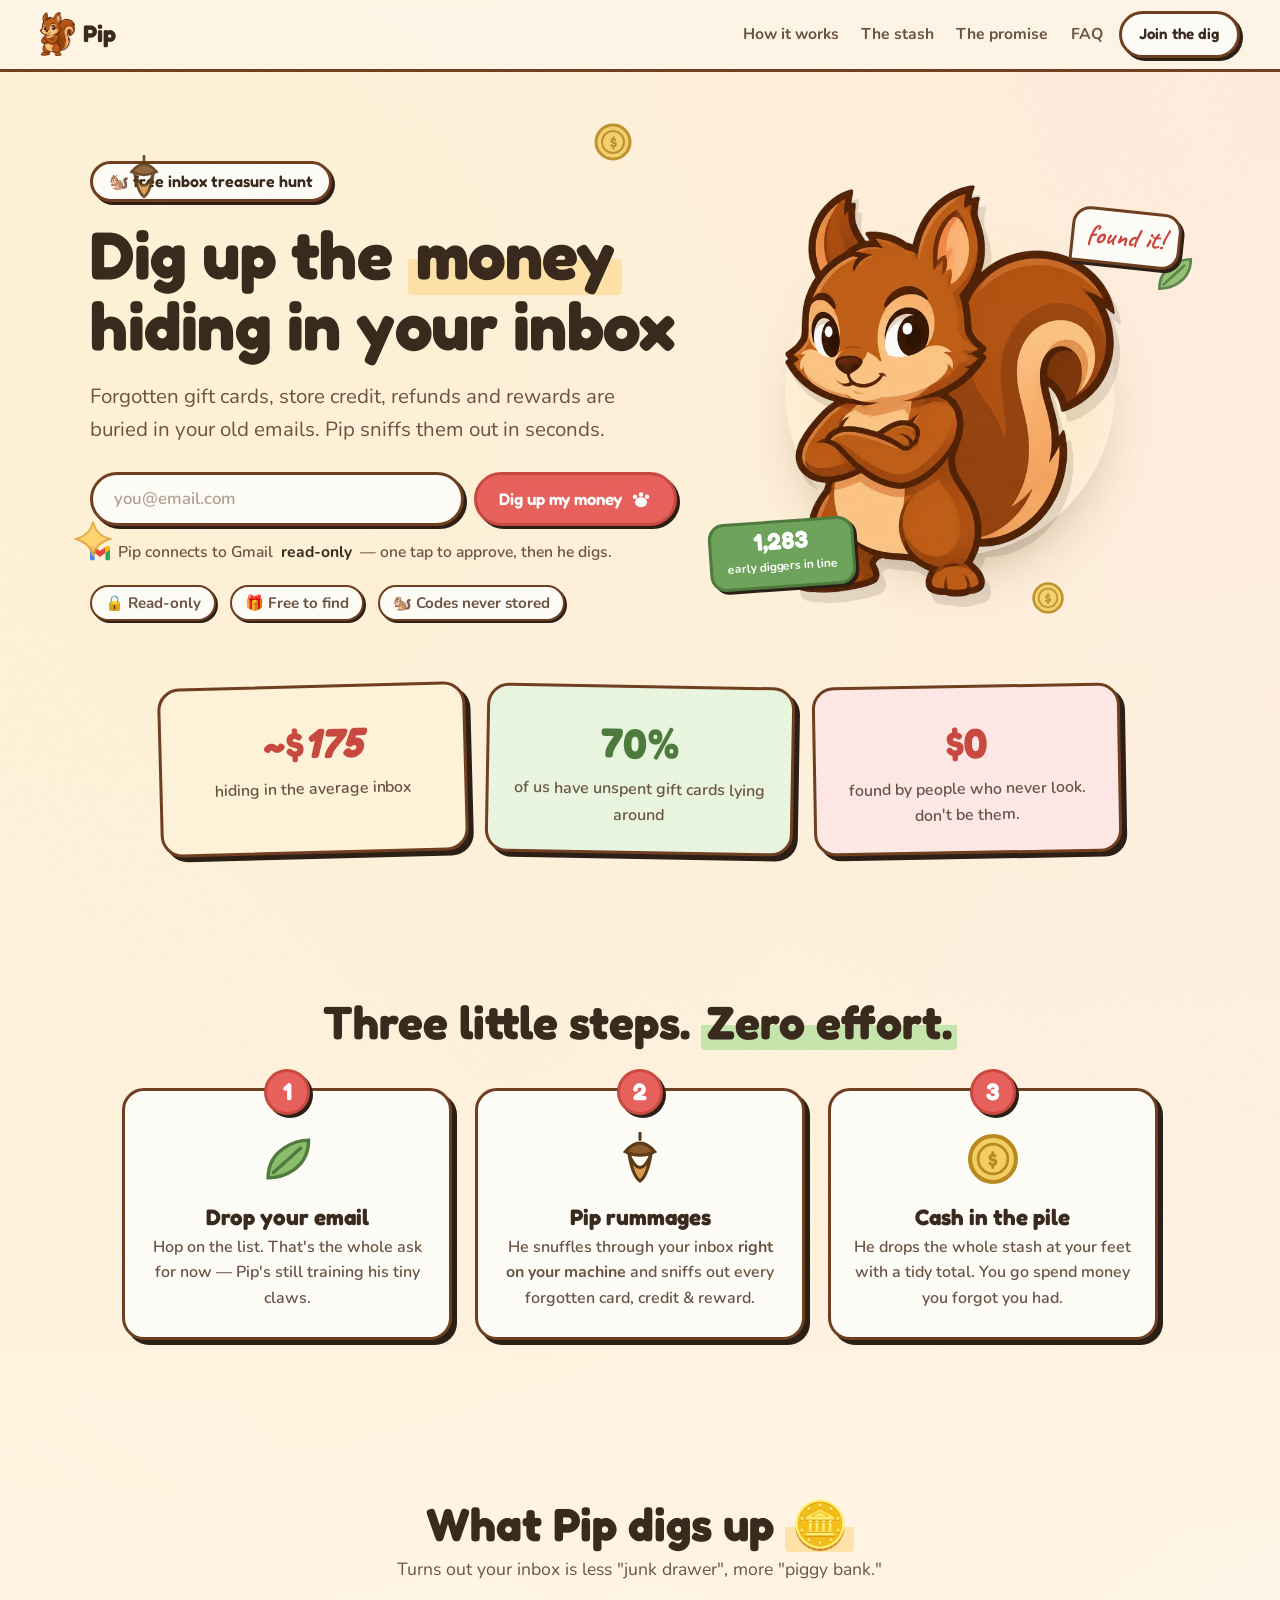
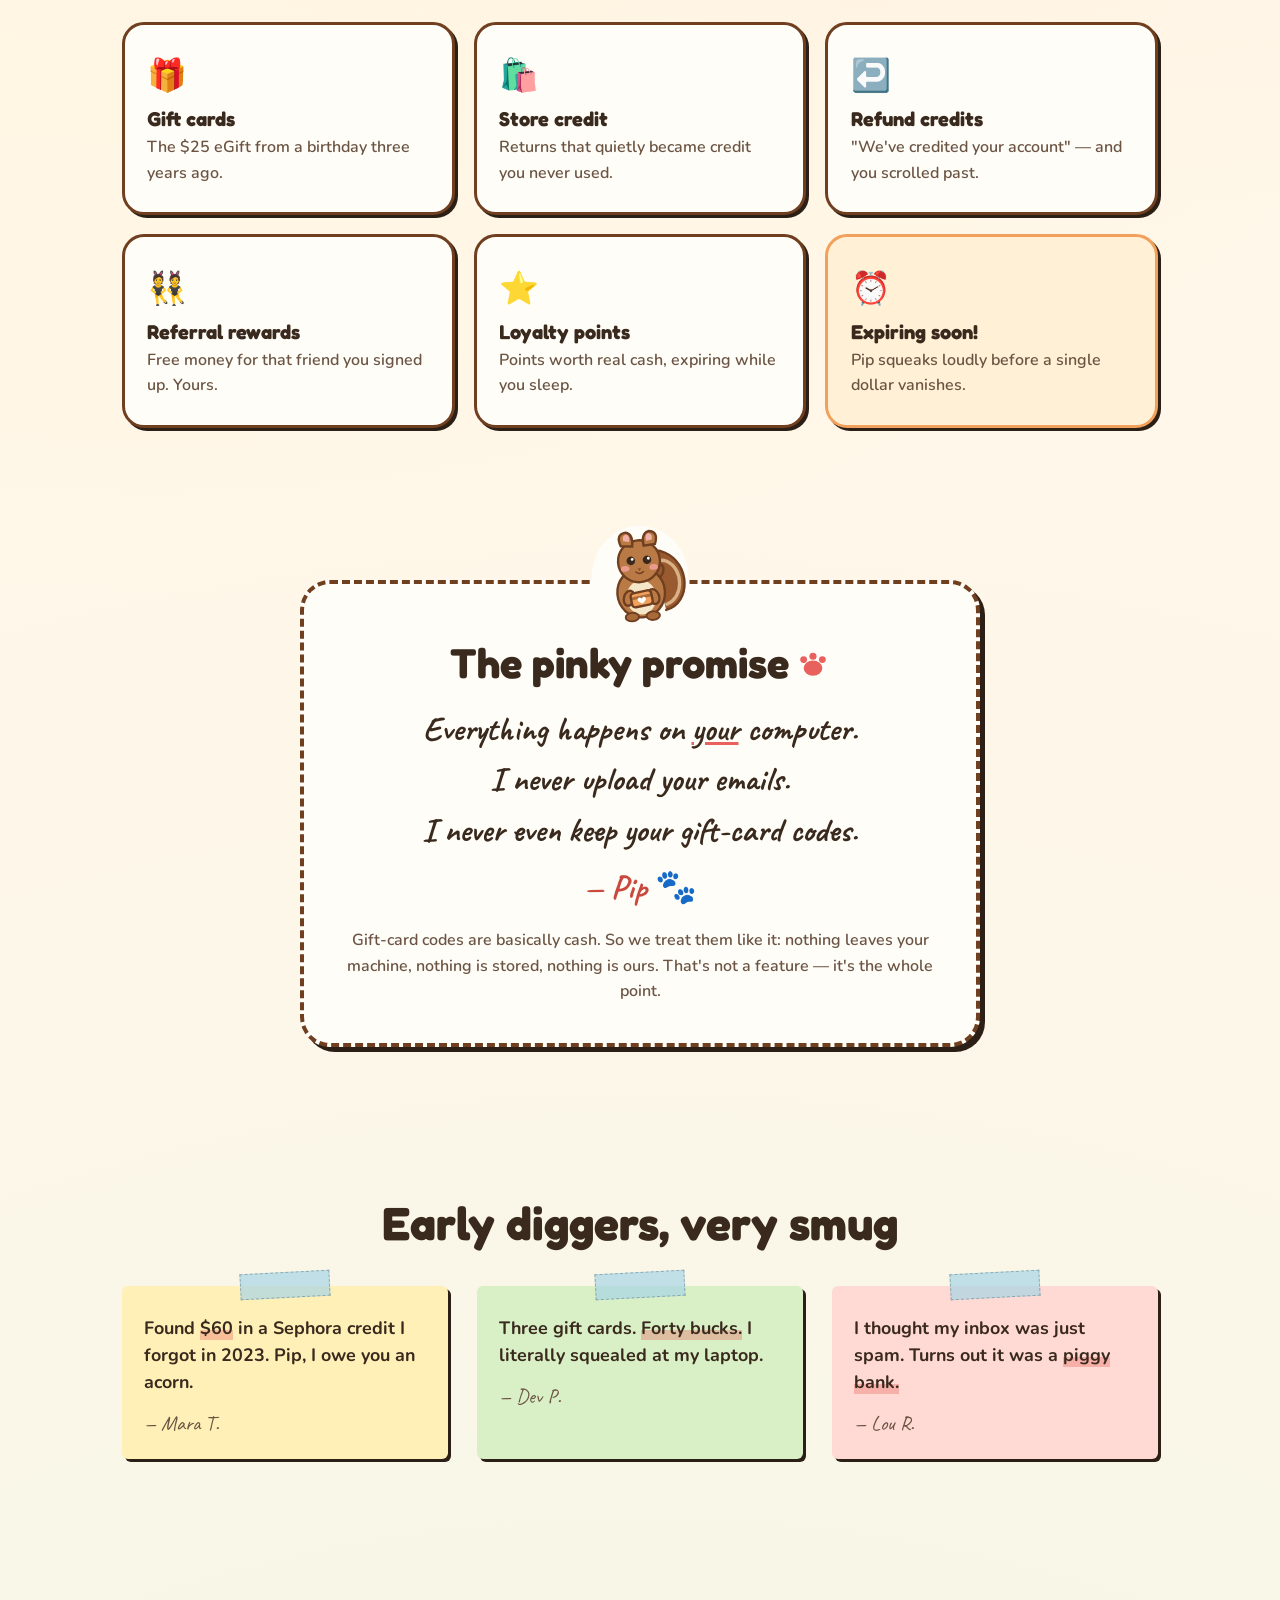
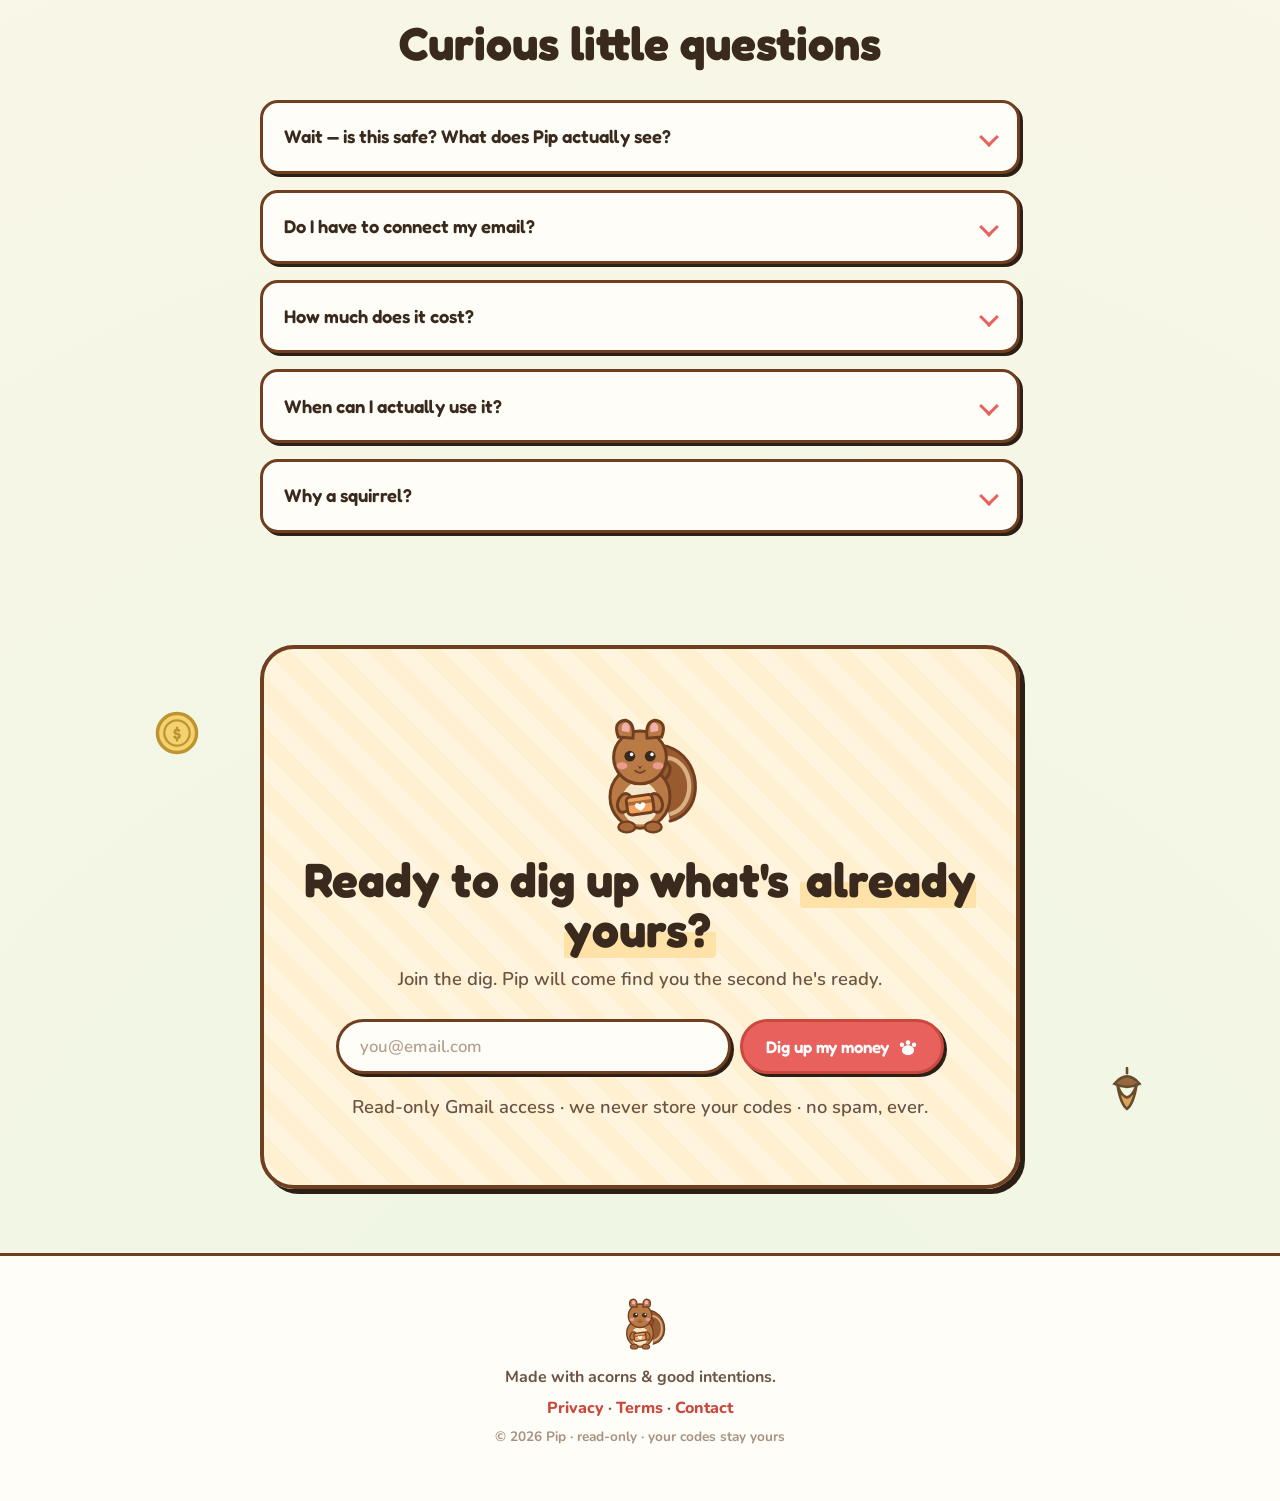
==== web/index.html @ 4f47515d "Pip — inbox gift-card finder: landing, Gmail OAuth scan, freemium paywall Co-Authored-By: Claude Opu" ====
<!DOCTYPE html>
<html lang="en">
<head>
<meta charset="UTF-8" />
<meta name="viewport" content="width=device-width, initial-scale=1.0" />
<title>Pip — dig up the money hiding in your inbox</title>
<meta name="description" content="Gift cards, store credit, refunds and rewards are napping in your inbox. Pip the squirrel digs them back up — right on your own computer." />
<link rel="preconnect" href="https://fonts.googleapis.com" />
<link rel="preconnect" href="https://fonts.gstatic.com" crossorigin />
<link href="https://fonts.googleapis.com/css2?family=Fredoka:wght@400;500;600;700&family=Nunito:wght@400;600;700;800&family=Caveat:wght@600;700&display=swap" rel="stylesheet" />
<link rel="stylesheet" href="styles.css" />
<link rel="icon" type="image/png" href="pip.png" />
<meta property="og:title" content="Pip — dig up the money hiding in your inbox" />
<meta property="og:image" content="pip.png" />
</head>
<body>

<!-- ========================= SVG library ========================= -->
<svg width="0" height="0" style="position:absolute" aria-hidden="true">
  <defs>
    <!-- paper grain -->
    <filter id="grain"><feTurbulence type="fractalNoise" baseFrequency="0.8" numOctaves="2" stitchTiles="stitch"/><feColorMatrix type="saturate" values="0"/></filter>

    <!-- Pip the squirrel -->
    <symbol id="pip" viewBox="0 0 200 210">
      <!-- tail -->
      <path d="M150 180 C205 168 206 86 156 60 C124 43 95 66 106 100 C113 122 146 120 150 96 C152 84 140 78 132 86"
            fill="#9a5a30" stroke="#6f3f20" stroke-width="5" stroke-linecap="round"/>
      <path d="M152 168 C190 156 192 96 158 78 C140 69 124 84 130 104"
            fill="none" stroke="#e8c79a" stroke-width="7" stroke-linecap="round" opacity=".8"/>
      <!-- body -->
      <ellipse cx="100" cy="140" rx="50" ry="52" fill="#b97a45" stroke="#6f3f20" stroke-width="5"/>
      <ellipse cx="100" cy="150" rx="31" ry="36" fill="#f6e6c8"/>
      <!-- feet -->
      <ellipse cx="78" cy="190" rx="14" ry="9" fill="#a96a3a" stroke="#6f3f20" stroke-width="4"/>
      <ellipse cx="122" cy="190" rx="14" ry="9" fill="#a96a3a" stroke="#6f3f20" stroke-width="4"/>
      <!-- head -->
      <circle cx="100" cy="74" r="44" fill="#b97a45" stroke="#6f3f20" stroke-width="5"/>
      <!-- ears -->
      <path d="M64 40 q-10 -26 12 -28 q16 4 12 30 z" fill="#b97a45" stroke="#6f3f20" stroke-width="5"/>
      <path d="M136 40 q10 -26 -12 -28 q-16 4 -12 30 z" fill="#b97a45" stroke="#6f3f20" stroke-width="5"/>
      <path d="M70 30 q-3 -12 7 -14 q8 3 5 16 z" fill="#f2b0aa"/>
      <path d="M130 30 q3 -12 -7 -14 q-8 3 -5 16 z" fill="#f2b0aa"/>
      <!-- cheeks -->
      <ellipse cx="70" cy="88" rx="9" ry="6" fill="#f2a39c" opacity=".85"/>
      <ellipse cx="130" cy="88" rx="9" ry="6" fill="#f2a39c" opacity=".85"/>
      <!-- eyes -->
      <circle cx="83" cy="72" r="9" fill="#3a2a1e"/>
      <circle cx="117" cy="72" r="9" fill="#3a2a1e"/>
      <circle cx="86" cy="69" r="3" fill="#fff"/>
      <circle cx="120" cy="69" r="3" fill="#fff"/>
      <!-- nose + smile -->
      <path d="M94 86 q6 7 12 0 q-6 6 -6 9 q0 -3 -6 -9z" fill="#6f3f20"/>
      <path d="M92 96 q8 7 16 0" fill="none" stroke="#6f3f20" stroke-width="3" stroke-linecap="round"/>
      <!-- arms -->
      <ellipse cx="74" cy="150" rx="11" ry="16" fill="#b97a45" stroke="#6f3f20" stroke-width="5" transform="rotate(18 74 150)"/>
      <ellipse cx="126" cy="150" rx="11" ry="16" fill="#b97a45" stroke="#6f3f20" stroke-width="5" transform="rotate(-18 126 150)"/>
      <!-- gift card in paws -->
      <g transform="rotate(-8 100 152)">
        <rect x="78" y="138" width="44" height="30" rx="7" fill="#f2a15c" stroke="#6f3f20" stroke-width="5"/>
        <rect x="78" y="146" width="44" height="6" fill="#6f3f20" opacity=".55"/>
        <path d="M100 153 q5 -7 9 0 q0 5 -9 10 q-9 -5 -9 -10 q4 -7 9 0z" fill="#fff"/>
      </g>
    </symbol>

    <!-- doodles -->
    <symbol id="acorn" viewBox="0 0 40 44">
      <path d="M8 16 q12 -14 24 0 q-12 6 -24 0z" fill="#8c5a2b" stroke="#5a3a18" stroke-width="2.5"/>
      <path d="M20 6 v-5" stroke="#5a3a18" stroke-width="2.5" stroke-linecap="round"/>
      <path d="M11 18 q9 22 18 0 q-3 18 -9 22 q-6 -4 -9 -22z" fill="#d79a4f" stroke="#5a3a18" stroke-width="2.5"/>
    </symbol>
    <symbol id="coin" viewBox="0 0 40 40">
      <circle cx="20" cy="20" r="17" fill="#f4cf63" stroke="#b98a1e" stroke-width="3"/>
      <circle cx="20" cy="20" r="11" fill="none" stroke="#b98a1e" stroke-width="2"/>
      <text x="20" y="26" text-anchor="middle" font-family="Fredoka, sans-serif" font-weight="700" font-size="16" fill="#b98a1e">$</text>
    </symbol>
    <symbol id="sparkle" viewBox="0 0 40 40">
      <path d="M20 2 q3 14 18 18 q-15 4 -18 18 q-3 -14 -18 -18 q15 -4 18 -18z" fill="#ffd166" stroke="#e0a93b" stroke-width="2"/>
    </symbol>
    <symbol id="leaf" viewBox="0 0 40 40">
      <path d="M6 34 C6 12 28 6 36 6 C36 28 16 34 6 34z" fill="#8bbf6a" stroke="#4e7b3e" stroke-width="2.5"/>
      <path d="M10 30 L30 12" stroke="#4e7b3e" stroke-width="2.5" stroke-linecap="round"/>
    </symbol>
    <symbol id="paw" viewBox="0 0 40 40">
      <ellipse cx="20" cy="26" rx="11" ry="9" fill="currentColor"/>
      <circle cx="9" cy="16" r="4" fill="currentColor"/><circle cx="20" cy="12" r="4.2" fill="currentColor"/>
      <circle cx="31" cy="16" r="4" fill="currentColor"/>
    </symbol>
    <symbol id="gmail" viewBox="0 0 256 193">
      <path fill="#4285F4" d="M58.182 192.05V94.14L27.507 66.077.5 49.504v125.091c0 9.658 7.822 17.455 17.455 17.455z"/>
      <path fill="#34A853" d="M197.818 192.05h40.727c9.659 0 17.455-7.823 17.455-17.455V49.504l-30.683 17.473-27.499 27.163z"/>
      <path fill="#EA4335" d="M58.182 94.14 128 146.704l69.818-52.564V18.504L128 71.069 58.182 18.504z"/>
      <path fill="#FBBC04" d="M197.818 18.504V94.14L256 49.504V27.231c0-20.622-23.54-32.382-40-20z"/>
      <path fill="#C5221F" d="M0 49.504 58.182 94.14V18.504l-18.18-13.654C23.512-7.51 0 4.25 0 24.873z"/>
    </symbol>
  </defs>
</svg>

<div class="grain" aria-hidden="true"></div>

<!-- ========================= NAV ========================= -->
<header class="nav">
  <a class="brand" href="#top">
    <img class="brand-pip" src="pip.png" alt="" />
    <span>Pip</span>
  </a>
  <nav class="nav-links">
    <a href="#how">How it works</a>
    <a href="#stash">The stash</a>
    <a href="#promise">The promise</a>
    <a href="#faq">FAQ</a>
  </nav>
  <a href="#join" class="btn btn-sm">Join the dig</a>
</header>

<main id="top">

<!-- ========================= HERO ========================= -->
<section class="hero">
  <svg class="float f1" viewBox="0 0 40 44"><use href="#acorn"/></svg>
  <svg class="float f2" viewBox="0 0 40 40"><use href="#coin"/></svg>
  <svg class="float f3" viewBox="0 0 40 40"><use href="#sparkle"/></svg>
  <svg class="float f4" viewBox="0 0 40 40"><use href="#leaf"/></svg>
  <svg class="float f5" viewBox="0 0 40 40"><use href="#coin"/></svg>

  <div class="hero-copy">
    <span class="kicker reveal">🐿️ free inbox treasure hunt</span>
    <h1 class="reveal d1">Dig up the <span class="hl">money</span> hiding in your inbox</h1>
    <p class="lead reveal d2">Forgotten gift cards, store credit, refunds and rewards are buried in your old emails. Pip sniffs them out in seconds.</p>

    <form class="join-form reveal d3" id="hero-form" novalidate>
      <input type="email" name="email" placeholder="you@email.com" aria-label="Email address" autocomplete="email" />
      <button type="submit" class="btn btn-primary">Dig up my money<svg class="btn-paw" viewBox="0 0 40 40"><use href="#paw"/></svg></button>
    </form>

    <p class="connect-note reveal d3">
      <svg class="g-ico" viewBox="0 0 256 193" aria-hidden="true"><use href="#gmail"/></svg>
      Pip connects to Gmail <b>read-only</b> — one tap to approve, then he digs.
    </p>

    <ul class="trust-row reveal d4">
      <li>🔒 Read-only</li>
      <li>🎁 Free to find</li>
      <li>🐿️ Codes never stored</li>
    </ul>
  </div>

  <div class="hero-art reveal d2">
    <div class="spotlight"></div>
    <img class="pip-big" src="pip.png" alt="Pip the squirrel" />
    <div class="speech">found it!</div>
    <div class="ticker-badge">
      <strong id="digger-count">—</strong>
      <span>early diggers in line</span>
    </div>
  </div>
</section>

<!-- ========================= SCANNING OVERLAY ========================= -->
<div class="scanning" id="scanning" hidden>
  <div class="scan-inner">
    <svg class="dig-pip" viewBox="0 0 200 210"><use href="#pip"/></svg>
    <div class="dirt"><span></span><span></span><span></span><span></span><span></span></div>
    <p class="scan-msg" id="scan-msg">Pip is rummaging…</p>
  </div>
</div>

<!-- ========================= RESULTS ========================= -->
<section id="results" class="results" hidden>
  <div class="results-head reveal in">
    <svg class="res-pip" viewBox="0 0 200 210"><use href="#pip"/></svg>
    <p class="res-kicker">Pip came back with something! <span class="sample-tag">sample inbox demo</span></p>
    <h2>He dug up <span id="res-count">7</span> stashes worth</h2>
    <div class="res-total">$<span id="res-total">245.57</span></div>
    <p class="res-sub" id="res-sub">Here's <b>one on the house</b> 🎁 — the other <span id="res-locked-n">6</span> are buried until you unlock them.</p>
  </div>

  <div class="result-grid" id="result-grid"><!-- cards injected --></div>

  <!-- paywall -->
  <div class="paywall" id="paywall">
    <div class="paywall-card">
      <h3>Unlock your whole stash <svg class="pw-coin" viewBox="0 0 40 40"><use href="#coin"/></svg></h3>
      <p class="pw-lead">You've got <strong>$<span id="pw-locked-total">230.57</span></strong> buried across <span id="pw-locked-count">6</span> more stashes. Dig 'em all up:</p>
      <div class="tiers" id="tiers"><!-- tiers injected --></div>
      <button class="btn btn-primary btn-unlock" id="unlock-btn">Unlock everything<svg class="btn-paw" viewBox="0 0 40 40"><use href="#paw"/></svg></button>
      <p class="pw-fine">🔒 Codes stay on your machine. Cancel anytime. No found money, no charge.</p>
    </div>
  </div>

  <!-- unlocked banner -->
  <div class="unlocked-banner" id="unlocked-banner" hidden>
    <svg class="ub-pip" viewBox="0 0 200 210"><use href="#pip"/></svg>
    <div>
      <strong>Stash unlocked! 🎉</strong>
      <span id="ub-note">Every brand + how to claim it is revealed below.</span>
    </div>
  </div>
</section>

<!-- ========================= PROOF STRIP ========================= -->
<section class="proof">
  <div class="proof-card pc1">
    <span class="big">~$<em id="avg-stash">175</em></span>
    <span class="small">hiding in the average inbox</span>
  </div>
  <div class="proof-card pc2">
    <span class="big">70%</span>
    <span class="small">of us have unspent gift cards lying around</span>
  </div>
  <div class="proof-card pc3">
    <span class="big">$0</span>
    <span class="small">found by people who never look. don't be them.</span>
  </div>
</section>

<!-- ========================= HOW ========================= -->
<section id="how" class="how">
  <h2 class="section-title reveal">Three little steps. <span class="hl green">Zero effort.</span></h2>
  <div class="steps">
    <article class="step reveal">
      <div class="step-num">1</div>
      <svg class="step-ico" viewBox="0 0 40 40"><use href="#leaf"/></svg>
      <h3>Drop your email</h3>
      <p>Hop on the list. That's the whole ask for now — Pip's still training his tiny claws.</p>
    </article>
    <article class="step reveal d1">
      <div class="step-num">2</div>
      <svg class="step-ico" viewBox="0 0 40 44"><use href="#acorn"/></svg>
      <h3>Pip rummages</h3>
      <p>He snuffles through your inbox <b>right on your machine</b> and sniffs out every forgotten card, credit & reward.</p>
    </article>
    <article class="step reveal d2">
      <div class="step-num">3</div>
      <svg class="step-ico" viewBox="0 0 40 40"><use href="#coin"/></svg>
      <h3>Cash in the pile</h3>
      <p>He drops the whole stash at your feet with a tidy total. You go spend money you forgot you had.</p>
    </article>
  </div>
</section>

<!-- ========================= STASH ========================= -->
<section id="stash" class="stash">
  <h2 class="section-title reveal">What Pip digs up <span class="hl">🪙</span></h2>
  <p class="section-sub reveal">Turns out your inbox is less "junk drawer", more "piggy bank."</p>
  <div class="tiles">
    <div class="tile reveal">🎁<h4>Gift cards</h4><p>The $25 eGift from a birthday three years ago.</p></div>
    <div class="tile reveal d1">🛍️<h4>Store credit</h4><p>Returns that quietly became credit you never used.</p></div>
    <div class="tile reveal d2">↩️<h4>Refund credits</h4><p>"We've credited your account" — and you scrolled past.</p></div>
    <div class="tile reveal">👯<h4>Referral rewards</h4><p>Free money for that friend you signed up. Yours.</p></div>
    <div class="tile reveal d1">⭐<h4>Loyalty points</h4><p>Points worth real cash, expiring while you sleep.</p></div>
    <div class="tile reveal d2 alarm">⏰<h4>Expiring soon!</h4><p>Pip squeaks loudly before a single dollar vanishes.</p></div>
  </div>
</section>

<!-- ========================= PROMISE ========================= -->
<section id="promise" class="promise">
  <div class="promise-card reveal">
    <svg class="promise-pip" viewBox="0 0 200 210"><use href="#pip"/></svg>
    <h2>The pinky promise <svg class="paw-ink" viewBox="0 0 40 40"><use href="#paw"/></svg></h2>
    <p class="handwriting">
      Everything happens on <u>your</u> computer.<br>
      I never upload your emails.<br>
      I never even keep your gift-card codes.<br>
      <span class="sign">— Pip 🐾</span>
    </p>
    <p class="promise-note">Gift-card codes are basically cash. So we treat them like it: nothing leaves your machine, nothing is stored, nothing is ours. That's not a feature — it's the whole point.</p>
  </div>
</section>

<!-- ========================= TESTIMONIALS ========================= -->
<section class="loved">
  <h2 class="section-title reveal">Early diggers, very smug</h2>
  <div class="notes">
    <figure class="note n1 reveal"><span class="tape"></span>
      <blockquote>Found <b>$60</b> in a Sephora credit I forgot in 2023. Pip, I owe you an acorn.</blockquote>
      <figcaption>— Mara T.</figcaption>
    </figure>
    <figure class="note n2 reveal d1"><span class="tape"></span>
      <blockquote>Three gift cards. <b>Forty bucks.</b> I literally squealed at my laptop.</blockquote>
      <figcaption>— Dev P.</figcaption>
    </figure>
    <figure class="note n3 reveal d2"><span class="tape"></span>
      <blockquote>I thought my inbox was just spam. Turns out it was a <b>piggy bank.</b></blockquote>
      <figcaption>— Lou R.</figcaption>
    </figure>
  </div>
</section>

<!-- ========================= FAQ ========================= -->
<section id="faq" class="faq">
  <h2 class="section-title reveal">Curious little questions</h2>
  <div class="faq-list reveal">
    <details><summary>Wait — is this safe? What does Pip actually see?<span class="chev"></span></summary>
      <p>Pip does all his sniffing on your own computer. Your emails are never uploaded to us, and your gift-card codes are never stored anywhere — we only ever count them up. The scary part of the internet doesn't get to touch your money.</p></details>
    <details><summary>Do I have to connect my email?<span class="chev"></span></summary>
      <p>Your choice. You can point Pip at a private export of your mail (fully offline), or give him a read-only peek — he can look, but never send, delete, or change a thing.</p></details>
    <details><summary>How much does it cost?<span class="chev"></span></summary>
      <p>Finding your stash is free. If we ever charge, it's a tiny nibble only <em>after</em> Pip has actually dug up money for you. No found money, no fee. Fair's fair.</p></details>
    <details><summary>When can I actually use it?<span class="chev"></span></summary>
      <p>Soon! Pip's still in training. Join the list and early diggers get first dibs the moment his claws are sharp enough.</p></details>
    <details><summary>Why a squirrel?<span class="chev"></span></summary>
      <p>Because squirrels bury their treasure and forget exactly where. Sound like anyone you know? Pip's just better at remembering than the rest of us.</p></details>
  </div>
</section>

<!-- ========================= FINAL CTA ========================= -->
<section id="join" class="cta">
  <svg class="float f6" viewBox="0 0 40 40"><use href="#coin"/></svg>
  <svg class="float f7" viewBox="0 0 40 44"><use href="#acorn"/></svg>
  <div class="cta-inner reveal">
    <svg class="cta-pip" viewBox="0 0 200 210"><use href="#pip"/></svg>
    <h2>Ready to dig up what's <span class="hl">already yours?</span></h2>
    <p>Join the dig. Pip will come find you the second he's ready.</p>
    <form class="join-form big" id="cta-form" novalidate>
      <input type="email" name="email" placeholder="you@email.com" aria-label="Email address" autocomplete="email" />
      <button type="submit" class="btn btn-primary">Dig up my money<svg class="btn-paw" viewBox="0 0 40 40"><use href="#paw"/></svg></button>
    </form>
    <p class="microtrust center">Read-only Gmail access · we never store your codes · no spam, ever.</p>
  </div>
</section>

</main>

<footer class="footer">
  <svg class="foot-pip" viewBox="0 0 200 210"><use href="#pip"/></svg>
  <p>Made with acorns &amp; good intentions.</p>
  <p class="foot-links"><a href="/privacy">Privacy</a> · <a href="/terms">Terms</a> · <a href="mailto:kris.engelhardt4@gmail.com">Contact</a></p>
  <p class="fine">© 2026 Pip · read-only · your codes stay yours</p>
</footer>

<script src="app.js"></script>
</body>
</html>
---- web/styles.css ----
/* ============================================================
   Pip — cozy hand-drawn sticker-book
   ============================================================ */
:root{
  --cream:#fff7e9;
  --paper:#fffdf8;
  --ink:#3a2a1e;
  --ink-soft:#6b5443;
  --acorn:#b97a45;
  --acorn-dark:#7a4a28;
  --leaf:#6fa45c;
  --leaf-dark:#4e7b3e;
  --pumpkin:#f2a15c;
  --berry:#e8615d;
  --berry-dark:#c9493f;
  --sky:#a9d6e5;
  --pink:#f6c1bb;
  --butter:#ffe2a8;

  --line:#6f3f20;
  --shadow:#2c1f15;
  --pop: 5px 5px 0 var(--shadow);
  --pop-sm: 3px 3px 0 var(--shadow);

  --font-disp:"Fredoka", sans-serif;
  --font-body:"Nunito", sans-serif;
  --font-hand:"Caveat", cursive;

  --r:22px;
}

*{box-sizing:border-box;}
/* the hidden attribute must always win over component display rules */
[hidden]{display:none !important;}
html{scroll-behavior:smooth;}
body{
  margin:0;
  font-family:var(--font-body);
  color:var(--ink);
  background:
    radial-gradient(circle at 12% 8%, #fff2d6 0, transparent 42%),
    radial-gradient(circle at 88% 0%, #ffe8e2 0, transparent 38%),
    radial-gradient(circle at 50% 100%, #eef6e4 0, transparent 55%),
    var(--cream);
  overflow-x:hidden;
  line-height:1.6;
}

/* paper grain overlay */
.grain{
  position:fixed; inset:0; z-index:9999; pointer-events:none;
  opacity:.05; mix-blend-mode:multiply;
}
.grain::before{
  content:""; position:absolute; inset:-50%;
  background-image:url("data:image/svg+xml,%3Csvg xmlns='http://www.w3.org/2000/svg' width='120' height='120'%3E%3Cfilter id='n'%3E%3CfeTurbulence type='fractalNoise' baseFrequency='0.85' numOctaves='2'/%3E%3CfeColorMatrix type='saturate' values='0'/%3E%3C/filter%3E%3Crect width='100%25' height='100%25' filter='url(%23n)'/%3E%3C/svg%3E");
}

::selection{background:var(--butter);color:var(--ink);}

h1,h2,h3,h4{font-family:var(--font-disp);font-weight:700;line-height:1.05;margin:0;}
.hl{
  background:linear-gradient(transparent 55%, var(--butter) 55%);
  padding:0 .12em; border-radius:4px;
}
.hl.green{background:linear-gradient(transparent 55%, #c7e6ad 55%);}

/* ---------- buttons ---------- */
.btn{
  font-family:var(--font-disp); font-weight:600; font-size:1.05rem;
  display:inline-flex; align-items:center; gap:.5rem;
  background:var(--paper); color:var(--ink);
  border:3px solid var(--line); border-radius:999px;
  padding:.7rem 1.4rem; cursor:pointer; text-decoration:none;
  box-shadow:var(--pop-sm); transition:transform .12s, box-shadow .12s, background .12s;
}
.btn:hover{transform:translate(-2px,-2px); box-shadow:5px 5px 0 var(--shadow);}
.btn:active{transform:translate(2px,2px); box-shadow:1px 1px 0 var(--shadow);}
.btn-sm{padding:.5rem 1.1rem; font-size:.95rem;}
.btn-primary{background:var(--berry); color:#fff; border-color:var(--berry-dark);}
.btn-primary:hover{background:#ef6f6a;}
.btn-paw{width:22px;height:22px;color:#fff;}
.btn-paw use{fill:currentColor;}

/* ---------- nav ---------- */
.nav{
  position:sticky; top:0; z-index:50;
  display:flex; align-items:center; gap:1rem;
  padding:.7rem clamp(1rem,4vw,2.5rem);
  background:rgba(255,247,233,.82); backdrop-filter:blur(6px);
  border-bottom:3px solid var(--line);
}
.brand{display:flex; align-items:center; gap:.5rem; text-decoration:none; color:var(--ink);
  font-family:var(--font-disp); font-weight:700; font-size:1.5rem;}
.brand-pip{width:auto; height:44px; display:block;}
.nav-links{margin-left:auto; display:flex; gap:1.4rem;}
.nav-links a{color:var(--ink-soft); text-decoration:none; font-weight:700; font-size:.98rem;}
.nav-links a:hover{color:var(--berry);}
.nav .btn{flex-shrink:0;}

/* ---------- hero ---------- */
.hero{
  position:relative; max-width:1180px; margin:0 auto;
  display:grid; grid-template-columns:1.1fr .9fr; gap:2rem; align-items:center;
  padding:clamp(2.5rem,7vw,6rem) clamp(1.2rem,4vw,2.5rem) 3rem;
}
.kicker{
  display:inline-block; font-family:var(--font-disp); font-weight:600;
  background:var(--paper); border:3px solid var(--line); border-radius:999px;
  padding:.3rem 1rem; box-shadow:var(--pop-sm); transform:rotate(-2deg); margin-bottom:1.1rem;
}
.hero h1{font-size:clamp(2.4rem,6vw,4.2rem); letter-spacing:-.5px;}
.lead{font-size:clamp(1.05rem,1.6vw,1.3rem); color:var(--ink-soft); max-width:30em; margin:1.2rem 0 1.6rem;}

.join-form{display:flex; gap:.6rem; flex-wrap:wrap; max-width:42rem;}
.join-form input{
  flex:1 1 20rem; min-width:15rem;
  font-family:var(--font-body); font-size:1.05rem; font-weight:600;
  padding:.8rem 1.3rem; color:var(--ink);
  background:var(--paper); border:3px solid var(--line); border-radius:999px;
  box-shadow:var(--pop-sm); outline:none;
}
.join-form input::placeholder{color:#b3a08e;}
.join-form input:focus{border-color:var(--berry);}
.join-form .btn-primary{white-space:nowrap;}
.join-form.big{margin:1.6rem auto 0; justify-content:center; max-width:38rem;}

/* trust badges */
.trust-row{list-style:none; display:flex; flex-wrap:wrap; gap:.5rem .9rem; padding:0;
  margin:1.2rem 0 0; font-weight:700; color:var(--ink-soft); font-size:.95rem;}
.trust-row li{background:var(--paper); border:2px solid var(--line); border-radius:999px;
  padding:.25rem .8rem; box-shadow:2px 2px 0 var(--shadow);}

.microtrust{display:flex; align-items:center; gap:.5rem; margin-top:1.1rem;
  font-size:.95rem; color:var(--ink-soft);}
.microtrust b{color:var(--ink);}
.microtrust .mini{width:30px;height:32px;flex-shrink:0;}
.microtrust.center{justify-content:center; margin-top:1.1rem;}

/* gmail connect note */
.connect-note{display:flex; align-items:center; gap:.5rem; margin-top:.9rem;
  font-weight:600; color:var(--ink-soft); font-size:.98rem;}
.connect-note .g-ico{width:20px; height:16px; flex-shrink:0;}
.connect-note b{color:var(--ink);}

/* hero art */
.hero-art{position:relative; display:flex; justify-content:center; align-items:center; min-height:340px;}
.spotlight{position:absolute; width:330px; height:330px; border-radius:50%;
  background:radial-gradient(circle, #fff 0, #ffedcb 55%, transparent 72%);
  box-shadow:0 30px 60px -30px rgba(120,80,30,.5);}
.pip-big{width:min(330px,72vw); height:auto; position:relative; z-index:2;
  animation:bob 4s ease-in-out infinite; filter:drop-shadow(6px 10px 0 rgba(44,31,21,.12));}
.speech{position:absolute; top:6%; right:2%; z-index:3;
  font-family:var(--font-hand); font-size:1.7rem; font-weight:700; color:var(--berry-dark);
  background:var(--paper); border:3px solid var(--line); border-radius:18px 18px 18px 4px;
  padding:.2rem .8rem; box-shadow:var(--pop-sm); transform:rotate(6deg);
  animation:pop-in .5s .8s backwards;}
.ticker-badge{position:absolute; bottom:2%; left:0; z-index:3;
  background:var(--leaf); color:#fff; border:3px solid var(--leaf-dark); border-radius:16px;
  padding:.4rem .9rem; box-shadow:var(--pop-sm); transform:rotate(-4deg); text-align:center;}
.ticker-badge strong{display:block; font-family:var(--font-disp); font-size:1.5rem; line-height:1;}
.ticker-badge span{font-size:.75rem; font-weight:700;}

/* floating doodles */
.float{position:absolute; width:46px; height:46px; z-index:1; opacity:.9;}
.f1{top:14%; left:6%; animation:float 6s ease-in-out infinite;}
.f2{top:8%; left:46%; width:40px; animation:float 7s ease-in-out .4s infinite;}
.f3{bottom:18%; left:2%; width:38px; animation:float 5.5s ease-in-out .8s infinite;}
.f4{top:30%; right:3%; width:42px; animation:float 6.5s ease-in-out .2s infinite;}
.f5{bottom:8%; right:14%; width:34px; animation:float 6s ease-in-out 1s infinite;}
.f6{top:12%; left:10%;} .f7{bottom:14%; right:8%; width:48px;}
.cta .float{animation:float 6s ease-in-out infinite;}

/* ---------- proof strip ---------- */
.proof{
  display:flex; flex-wrap:wrap; justify-content:center; gap:1.2rem;
  max-width:1000px; margin:1rem auto 4rem; padding:0 1.2rem;
}
.proof-card{
  flex:1 1 240px; background:var(--paper); border:3px solid var(--line); border-radius:var(--r);
  padding:1.4rem 1.2rem; text-align:center; box-shadow:var(--pop);
}
.pc1{transform:rotate(-1.5deg); background:#fff3da;}
.pc2{transform:rotate(1deg); background:#eaf6e0;}
.pc3{transform:rotate(-1deg); background:#ffe9e6;}
.proof-card .big{display:block; font-family:var(--font-disp); font-weight:700; font-size:2.6rem; color:var(--berry-dark);}
.pc2 .big{color:var(--leaf-dark);}
.proof-card .small{color:var(--ink-soft); font-weight:600;}

/* ---------- section shells ---------- */
section{position:relative;}
.section-title{font-size:clamp(1.9rem,4vw,2.9rem); text-align:center; margin-bottom:.4rem;}
.section-sub{text-align:center; color:var(--ink-soft); font-size:1.1rem; margin:0 auto 2.4rem; max-width:34em;}
.how,.stash,.loved,.faq{max-width:1100px; margin:0 auto; padding:clamp(3rem,7vw,5rem) clamp(1.2rem,4vw,2rem);}

/* ---------- steps ---------- */
.steps{display:grid; grid-template-columns:repeat(3,1fr); gap:1.4rem; margin-top:2.6rem;}
.step{
  position:relative; background:var(--paper); border:3px solid var(--line); border-radius:var(--r);
  padding:2.2rem 1.4rem 1.6rem; box-shadow:var(--pop); text-align:center;
  transition:transform .15s;
}
.step:nth-child(1){transform:rotate(-1.5deg);}
.step:nth-child(2){transform:rotate(1deg);}
.step:nth-child(3){transform:rotate(-1deg);}
.step:hover{transform:rotate(0) translateY(-4px);}
.step-num{
  position:absolute; top:-22px; left:50%; transform:translateX(-50%);
  width:46px; height:46px; display:grid; place-items:center;
  font-family:var(--font-disp); font-weight:700; font-size:1.5rem; color:#fff;
  background:var(--berry); border:3px solid var(--berry-dark); border-radius:50%; box-shadow:var(--pop-sm);
}
.step-ico{width:54px; height:54px; margin:.4rem 0 .6rem;}
.step h3{font-size:1.4rem; margin-bottom:.4rem;}
.step p{color:var(--ink-soft); font-weight:600; margin:0;}

/* ---------- stash tiles ---------- */
.tiles{display:grid; grid-template-columns:repeat(3,1fr); gap:1.2rem;}
.tile{
  background:var(--paper); border:3px solid var(--line); border-radius:var(--r);
  padding:1.6rem 1.4rem; box-shadow:var(--pop-sm); font-size:2rem;
  transition:transform .15s, box-shadow .15s;
}
.tile:hover{transform:translateY(-5px) rotate(-1deg); box-shadow:var(--pop);}
.tile h4{font-size:1.25rem; margin:.5rem 0 .3rem;}
.tile p{font-size:1rem; font-weight:600; color:var(--ink-soft); margin:0;}
.tile.alarm{background:#fff0d6; border-color:var(--pumpkin);}

/* ---------- promise ---------- */
.promise{padding:clamp(2.5rem,6vw,4.5rem) 1.2rem;}
.promise-card{
  position:relative; max-width:680px; margin:0 auto; text-align:center;
  background:var(--paper); border:4px dashed var(--line); border-radius:30px;
  padding:3.6rem 2rem 2.4rem; box-shadow:var(--pop);
}
.promise-pip{
  position:absolute; top:-58px; left:50%; transform:translateX(-50%) rotate(-4deg);
  width:96px; height:100px; background:var(--paper); border-radius:50%;
}
.promise-card h2{font-size:clamp(1.8rem,4vw,2.6rem); display:flex; align-items:center; justify-content:center; gap:.4rem;}
.paw-ink{width:34px; height:34px; color:var(--berry);}
.paw-ink use{fill:currentColor;}
.handwriting{
  font-family:var(--font-hand); font-size:clamp(1.5rem,3.4vw,2.1rem); font-weight:700;
  color:var(--ink); line-height:1.5; margin:1.2rem 0 1rem;
}
.handwriting u{text-decoration-color:var(--berry); text-decoration-thickness:3px;}
.handwriting .sign{color:var(--berry-dark); display:inline-block; margin-top:.4rem;}
.promise-note{color:var(--ink-soft); font-weight:600; max-width:40em; margin:0 auto;}

/* ---------- testimonials ---------- */
.notes{display:grid; grid-template-columns:repeat(3,1fr); gap:1.8rem; margin-top:2.4rem;}
.note{
  position:relative; margin:0; padding:1.8rem 1.4rem 1.2rem;
  background:var(--butter); border-radius:6px; box-shadow:var(--pop-sm);
  font-family:var(--font-body);
}
.n1{transform:rotate(-2deg); background:#fff0b8;}
.n2{transform:rotate(1.5deg); background:#d9efc6;}
.n3{transform:rotate(-1deg); background:#ffd9d3;}
.note .tape{
  position:absolute; top:-14px; left:50%; transform:translateX(-50%) rotate(-3deg);
  width:90px; height:26px; background:rgba(168,214,229,.7);
  border:1px dashed rgba(60,90,100,.4);
}
.note blockquote{margin:0; font-size:1.12rem; font-weight:700; color:var(--ink); line-height:1.5;}
.note b{background:linear-gradient(transparent 60%, rgba(232,97,93,.35) 60%);}
.note figcaption{margin-top:.7rem; font-family:var(--font-hand); font-size:1.3rem; color:var(--ink-soft);}

/* ---------- faq ---------- */
.faq-list{max-width:760px; margin:2rem auto 0; display:flex; flex-direction:column; gap:1rem;}
details{
  background:var(--paper); border:3px solid var(--line); border-radius:18px;
  padding:.3rem 1.3rem; box-shadow:var(--pop-sm);
}
summary{
  list-style:none; cursor:pointer; padding:.9rem 0;
  font-family:var(--font-disp); font-weight:600; font-size:1.15rem;
  display:flex; align-items:center; justify-content:space-between; gap:1rem;
}
summary::-webkit-details-marker{display:none;}
.chev{width:14px; height:14px; border-right:3px solid var(--berry); border-bottom:3px solid var(--berry);
  transform:rotate(45deg); transition:transform .2s; flex-shrink:0;}
details[open] .chev{transform:rotate(-135deg);}
details p{margin:0 0 1rem; color:var(--ink-soft); font-weight:600;}

/* ---------- final cta ---------- */
.cta{position:relative; margin:2rem clamp(1rem,4vw,2rem) 4rem;}
.cta-inner{
  max-width:760px; margin:0 auto; text-align:center;
  background:
    repeating-linear-gradient(45deg, #fff5df 0 18px, #fff0d2 18px 36px);
  border:4px solid var(--line); border-radius:34px;
  padding:clamp(2.4rem,6vw,4rem) 1.6rem; box-shadow:var(--pop);
}
.cta-pip{width:120px; height:126px; margin-bottom:.4rem; animation:bob 4s ease-in-out infinite;}
.cta-inner h2{font-size:clamp(1.9rem,4.5vw,3rem);}
.cta-inner > p{color:var(--ink-soft); font-weight:600; font-size:1.15rem; margin:.6rem 0 0;}

/* ---------- footer ---------- */
.footer{text-align:center; padding:2.5rem 1rem 3rem; border-top:3px solid var(--line);
  background:var(--paper);}
.foot-pip{width:54px; height:56px;}
.footer p{margin:.3rem 0; font-weight:700; color:var(--ink-soft);}
.footer .fine{font-size:.85rem; color:#a7937f;}
.foot-links{margin:.4rem 0;}
.foot-links a{color:var(--berry-dark); font-weight:800; text-decoration:none;}
.foot-links a:hover{text-decoration:underline;}

/* ---------- success state ---------- */
.join-form.done{justify-content:center;}
.form-success{
  display:flex; align-items:center; gap:.6rem; width:100%; justify-content:center;
  font-family:var(--font-disp); font-weight:600; font-size:1.15rem; color:var(--leaf-dark);
  background:#eaf6e0; border:3px solid var(--leaf-dark); border-radius:999px;
  padding:.8rem 1.4rem; box-shadow:var(--pop-sm); animation:pop-in .4s;
}
.form-error{color:var(--berry-dark); font-weight:700; margin:.6rem 0 0; font-size:.95rem;}

/* toast */
.toast{position:fixed; left:50%; bottom:24px; transform:translate(-50%,140%);
  background:var(--ink); color:#fff; font-weight:700; font-family:var(--font-disp);
  padding:.8rem 1.3rem; border-radius:999px; border:3px solid #000; box-shadow:var(--pop);
  z-index:9997; transition:transform .35s cubic-bezier(.2,1.4,.4,1); max-width:90vw; text-align:center;}
.toast.show{transform:translate(-50%,0);}

/* confetti coins */
.confetti{position:fixed; top:-30px; width:22px; height:22px; z-index:9998; pointer-events:none;
  animation:fall linear forwards;}

/* ============================================================
   Scanning overlay + Results + Paywall
   ============================================================ */
.scanning{
  position:fixed; inset:0; z-index:200; display:grid; place-items:center;
  background:rgba(255,247,233,.94); backdrop-filter:blur(3px);
}
.scan-inner{text-align:center;}
.dig-pip{width:140px; height:147px; animation:dig .6s ease-in-out infinite;}
.dirt{display:flex; justify-content:center; gap:8px; margin-top:-10px;}
.dirt span{width:10px; height:10px; border-radius:50%; background:var(--acorn-dark);
  animation:dirtpop 1s ease-in-out infinite;}
.dirt span:nth-child(2){animation-delay:.1s;background:var(--acorn);}
.dirt span:nth-child(3){animation-delay:.2s;background:var(--leaf-dark);}
.dirt span:nth-child(4){animation-delay:.3s;background:var(--acorn);}
.dirt span:nth-child(5){animation-delay:.4s;background:var(--acorn-dark);}
.scan-msg{font-family:var(--font-disp); font-weight:600; font-size:1.5rem; margin-top:1.2rem; color:var(--ink);}
@keyframes dig{0%,100%{transform:rotate(-6deg) translateY(0);}50%{transform:rotate(6deg) translateY(6px);}}
@keyframes dirtpop{0%,100%{transform:translateY(0); opacity:.4;}50%{transform:translateY(-14px); opacity:1;}}

.results{max-width:1000px; margin:0 auto; padding:clamp(2.5rem,6vw,4rem) clamp(1.2rem,4vw,2rem) 1rem; scroll-margin-top:80px;}
.results-head{text-align:center; margin-bottom:2rem;}
.res-pip{width:96px; height:100px; animation:bob 4s ease-in-out infinite;}
.res-kicker{font-weight:700; color:var(--ink-soft); margin:.2rem 0 .6rem; display:flex; gap:.5rem; align-items:center; justify-content:center; flex-wrap:wrap;}
.sample-tag{font-family:var(--font-disp); font-size:.7rem; text-transform:uppercase; letter-spacing:.05em;
  background:var(--sky); color:#1e4a57; border:2px solid #1e4a57; border-radius:999px; padding:.1rem .6rem;}
.results-head h2{font-size:clamp(1.6rem,3.6vw,2.4rem);}
.res-total{font-family:var(--font-disp); font-weight:700; font-size:clamp(3rem,9vw,5rem);
  color:var(--leaf-dark); line-height:1; margin:.3rem 0;}
.res-sub{color:var(--ink-soft); font-weight:600; font-size:1.1rem;}

.result-grid{display:grid; grid-template-columns:repeat(auto-fill,minmax(220px,1fr)); gap:1.1rem;}
.rcard{
  position:relative; background:var(--paper); border:3px solid var(--line); border-radius:18px;
  padding:1.2rem 1.1rem; box-shadow:var(--pop-sm); overflow:hidden; transition:transform .15s;
}
.rcard:hover{transform:translateY(-3px);}
.rcard .rc-kind{font-family:var(--font-disp); font-weight:600; font-size:.78rem; text-transform:uppercase;
  letter-spacing:.04em; color:var(--ink-soft);}
.rcard .rc-amount{font-family:var(--font-disp); font-weight:700; font-size:2rem; color:var(--berry-dark); line-height:1.1; margin:.1rem 0;}
.rcard .rc-brand{font-weight:800; font-size:1.15rem;}
.rcard .rc-redeem{font-size:.9rem; color:var(--ink-soft); font-weight:600; margin-top:.5rem;}
.rcard .rc-code{display:inline-block; margin-top:.5rem; font-size:.8rem; font-weight:700;
  background:var(--butter); border:2px solid var(--line); border-radius:999px; padding:.1rem .6rem;}
.rcard.free{border-color:var(--leaf-dark); background:#f3fae9;}
.rcard .free-flag{position:absolute; top:10px; right:10px; font-family:var(--font-disp); font-weight:700;
  font-size:.7rem; background:var(--leaf); color:#fff; border:2px solid var(--leaf-dark);
  border-radius:999px; padding:.1rem .5rem; transform:rotate(4deg);}

/* locked card */
.rcard.locked{background:#fdf4e6;}
.rcard.locked .rc-brand-blur{
  height:18px; width:70%; margin:.3rem 0 .2rem; border-radius:6px;
  background:repeating-linear-gradient(90deg,#d9c3a4 0 12px,#e9d9bf 12px 24px);
  filter:blur(2px);
}
.rcard.locked .rc-redeem-blur{height:11px; width:90%; margin-top:.6rem; border-radius:5px;
  background:#e3d2b6; filter:blur(2px);}
.rcard.locked .rc-redeem-blur.short{width:60%; margin-top:.35rem;}
.lock-chip{position:absolute; top:10px; right:10px; width:30px; height:30px; display:grid; place-items:center;
  background:var(--pumpkin); border:2px solid var(--line); border-radius:50%; box-shadow:var(--pop-sm);}
.lock-chip svg{width:15px;height:15px;}

/* paywall */
.paywall{margin:2.2rem auto 0; max-width:760px;}
.paywall-card{
  background:
    repeating-linear-gradient(45deg,#fff5df 0 18px,#fff0d2 18px 36px);
  border:4px solid var(--line); border-radius:28px; padding:clamp(1.6rem,4vw,2.4rem);
  box-shadow:var(--pop); text-align:center;
}
.paywall-card h3{font-size:clamp(1.5rem,3.4vw,2rem); display:flex; align-items:center; justify-content:center; gap:.4rem;}
.pw-coin{width:30px;height:30px;}
.pw-lead{color:var(--ink-soft); font-weight:600; font-size:1.1rem; margin:.4rem 0 1.4rem;}
.pw-lead strong{color:var(--berry-dark);}
.tiers{display:grid; grid-template-columns:repeat(3,1fr); gap:.9rem; margin-bottom:1.4rem; text-align:left;}
.tier{
  position:relative; background:var(--paper); border:3px solid var(--line); border-radius:16px;
  padding:1.1rem .9rem; cursor:pointer; transition:transform .12s, box-shadow .12s;
}
.tier:hover{transform:translateY(-3px);}
.tier.sel{box-shadow:var(--pop); border-color:var(--berry); background:#fff;}
.tier.sel::after{content:"✓"; position:absolute; top:-12px; left:-10px; width:28px; height:28px;
  display:grid; place-items:center; background:var(--berry); color:#fff; border:3px solid var(--berry-dark);
  border-radius:50%; font-weight:800;}
.tier .t-name{font-family:var(--font-disp); font-weight:700; font-size:1.15rem;}
.tier .t-price{font-family:var(--font-disp); font-weight:700; font-size:1.7rem; color:var(--ink); margin:.1rem 0;}
.tier .t-blurb{font-size:.86rem; color:var(--ink-soft); font-weight:600; line-height:1.4;}
.tier.rec{border-color:var(--leaf-dark);}
.tier .rec-badge{position:absolute; top:-13px; right:-8px; font-family:var(--font-disp); font-weight:700;
  font-size:.68rem; background:var(--leaf); color:#fff; border:2px solid var(--leaf-dark);
  border-radius:999px; padding:.12rem .55rem; transform:rotate(5deg);}
.btn-unlock{font-size:1.25rem; padding:.85rem 2rem;}
.pw-fine{font-size:.85rem; color:var(--ink-soft); font-weight:600; margin:1rem 0 0;}

.unlocked-banner{display:none; align-items:center; gap:.8rem; max-width:760px; margin:2rem auto 0;
  background:#eaf6e0; border:3px solid var(--leaf-dark); border-radius:20px; padding:1rem 1.4rem;
  box-shadow:var(--pop-sm);}
.unlocked-banner.show{display:flex; animation:pop-in .4s;}
.unlocked-banner .ub-pip{width:54px;height:56px;flex-shrink:0;}
.unlocked-banner strong{font-family:var(--font-disp); font-size:1.2rem; display:block; color:var(--leaf-dark);}
.unlocked-banner span{color:var(--ink-soft); font-weight:600;}

@media (max-width:620px){ .tiers{grid-template-columns:1fr;} }

/* ---------- animations ---------- */
@keyframes bob{0%,100%{transform:translateY(0) rotate(-1deg);}50%{transform:translateY(-12px) rotate(1deg);}}
@keyframes float{0%,100%{transform:translateY(0) rotate(-6deg);}50%{transform:translateY(-16px) rotate(8deg);}}
@keyframes pop-in{0%{transform:scale(.4) rotate(8deg); opacity:0;}70%{transform:scale(1.1);}100%{opacity:1;}}
@keyframes fall{to{transform:translateY(105vh) rotate(540deg); opacity:.2;}}

/* reveal on scroll */
.reveal{opacity:0; transform:translateY(26px); transition:opacity .6s ease, transform .6s ease;}
.reveal.in{opacity:1; transform:none;}
.reveal.d1{transition-delay:.1s;} .reveal.d2{transition-delay:.2s;}
.reveal.d3{transition-delay:.3s;} .reveal.d4{transition-delay:.4s;}

/* ---------- responsive ---------- */
@media (max-width:880px){
  .hero{grid-template-columns:1fr; text-align:center;}
  .hero-copy .join-form, .hero-copy .microtrust{justify-content:center; margin-inline:auto;}
  .hero-art{order:-1; min-height:280px;}
  .steps,.tiles,.notes{grid-template-columns:1fr 1fr;}
  .nav-links{display:none;}
}
@media (max-width:560px){
  .steps,.tiles,.notes{grid-template-columns:1fr;}
  .proof-card{flex-basis:100%;}
  .hero h1{font-size:2.3rem;}
}
@media (prefers-reduced-motion:reduce){
  *{animation:none!important; transition:none!important;}
  .reveal{opacity:1; transform:none;}
}
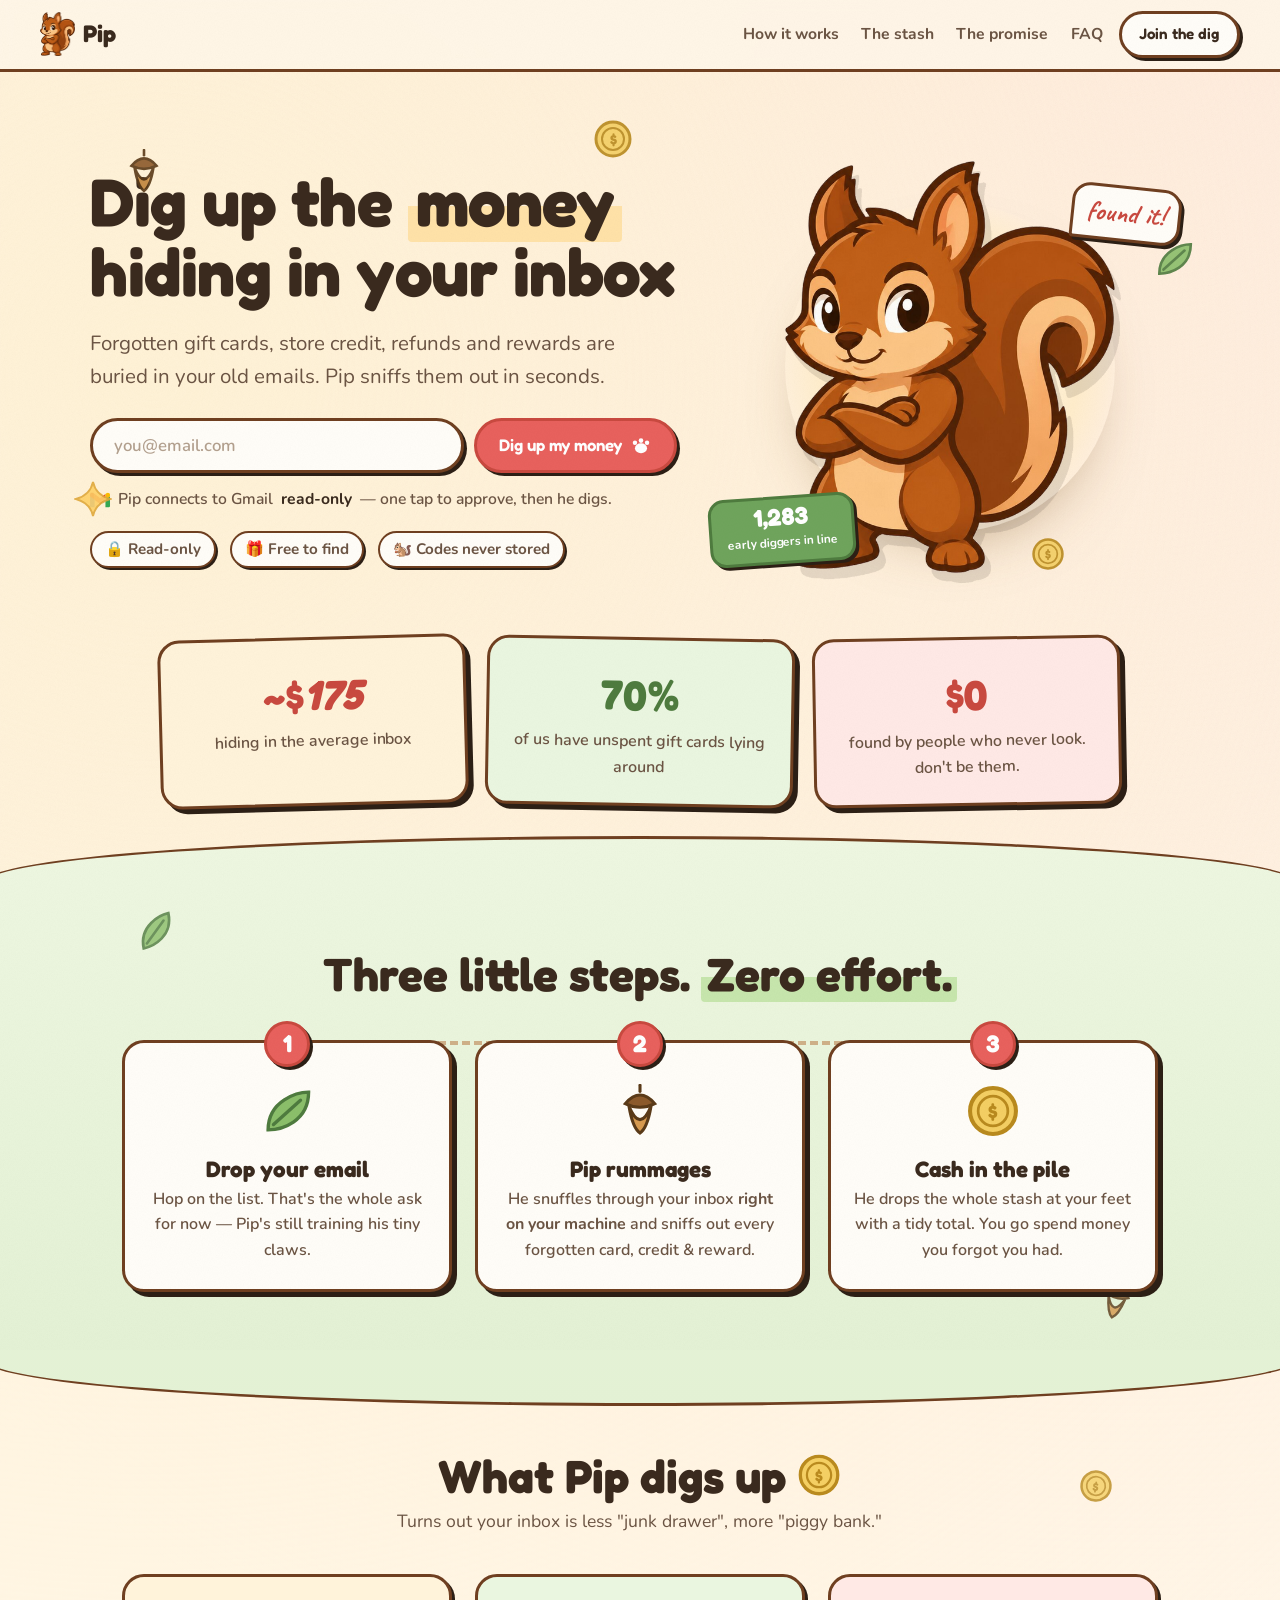
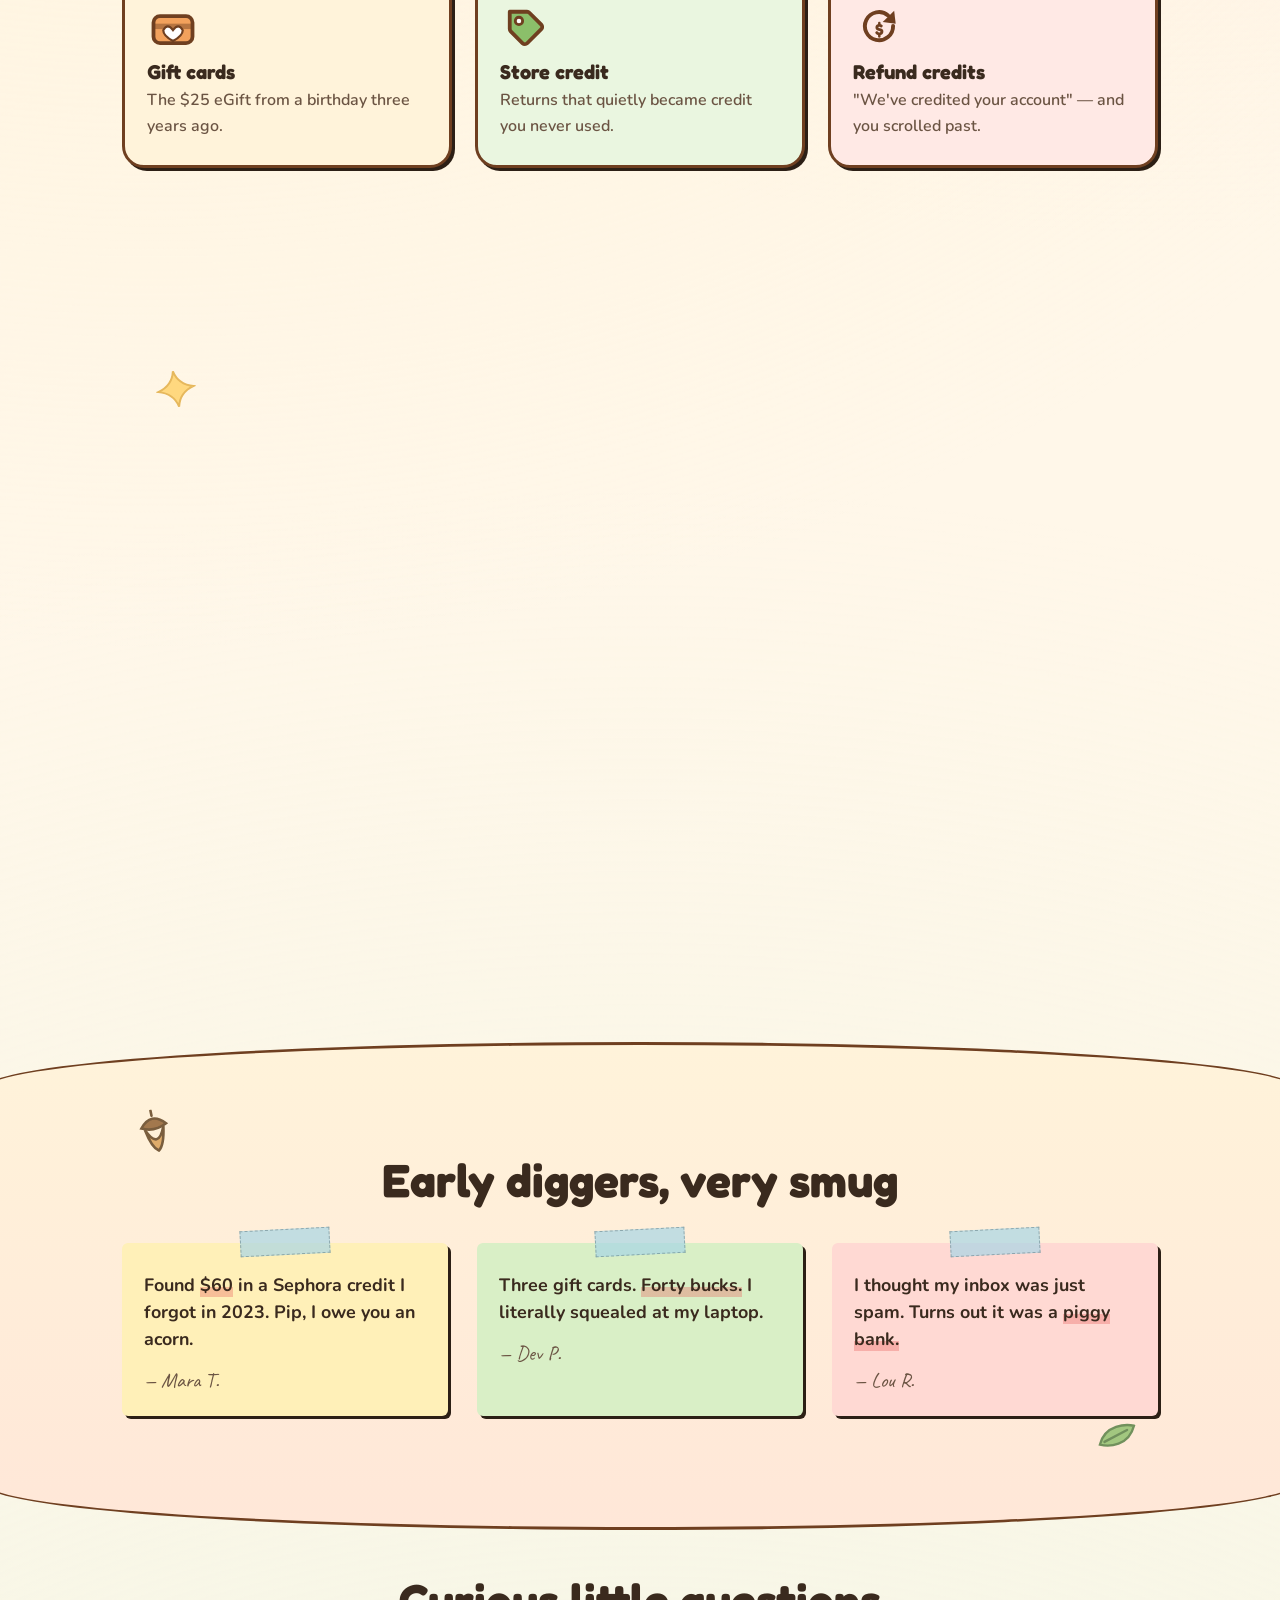
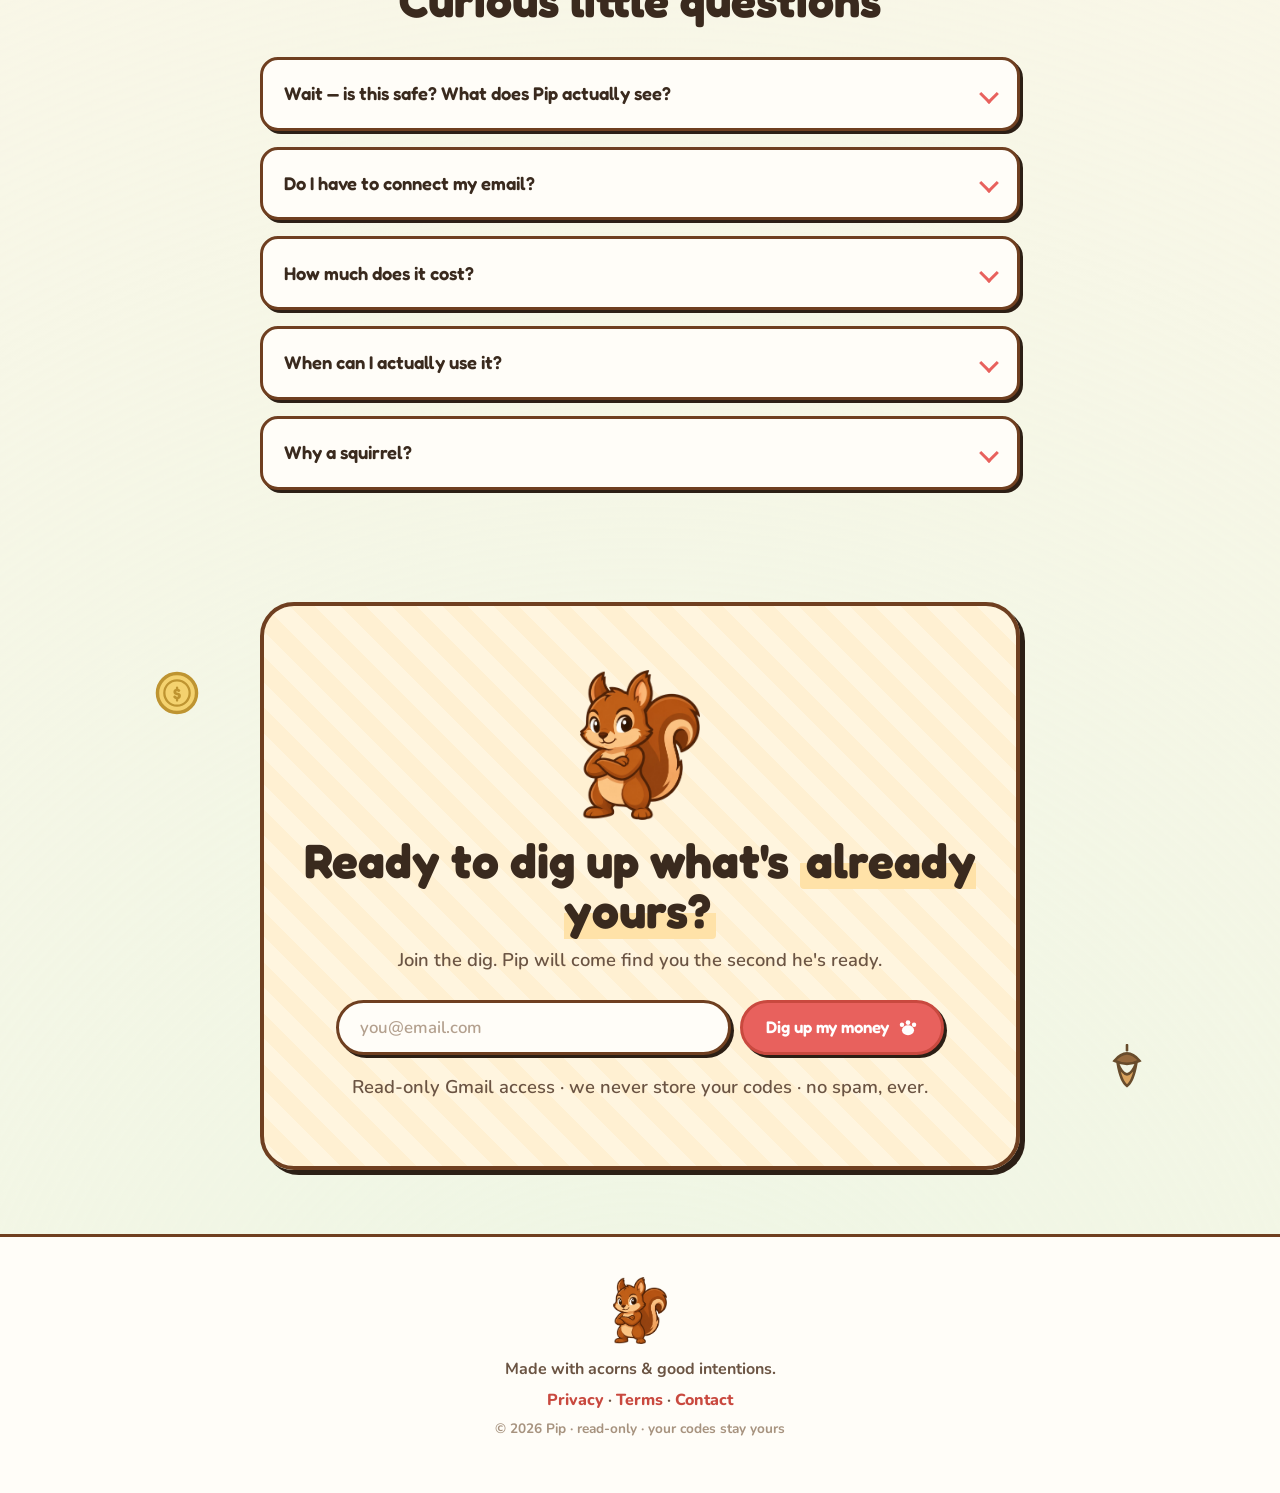
==== commit fcfbe73f: "Precision-first detector: require real amount + held-evidence, drop marketing dangles; fix brand fal" ====
--- a/web/index.html
+++ b/web/index.html
@@ -93,6 +93,41 @@
       <path fill="#FBBC04" d="M197.818 18.504V94.14L256 49.504V27.231c0-20.622-23.54-32.382-40-20z"/>
       <path fill="#C5221F" d="M0 49.504 58.182 94.14V18.504l-18.18-13.654C23.512-7.51 0 4.25 0 24.873z"/>
     </symbol>
+
+    <!-- ===== hand-drawn stash icons (match Pip's ink line) ===== -->
+    <symbol id="ic-giftcard" viewBox="0 0 48 48">
+      <rect x="6" y="13" width="36" height="25" rx="6" fill="#f2a15c" stroke="#6f3f20" stroke-width="3.5"/>
+      <rect x="6" y="20" width="36" height="5" fill="#6f3f20" opacity=".45"/>
+      <path d="M24 26 q5 -7 9 0 q0 5 -9 10 q-9 -5 -9 -10 q4 -7 9 0z" fill="#fff" stroke="#6f3f20" stroke-width="2"/>
+    </symbol>
+    <symbol id="ic-credit" viewBox="0 0 48 48">
+      <path d="M9 9 h16 a3 3 0 0 1 2.1 .9 l11 11 a3 3 0 0 1 0 4.2 l-13 13 a3 3 0 0 1 -4.2 0 l-11 -11 a3 3 0 0 1 -.9 -2.1 z"
+            fill="#8bbf6a" stroke="#6f3f20" stroke-width="3.5" stroke-linejoin="round"/>
+      <circle cx="17.5" cy="17.5" r="3.4" fill="#fff" stroke="#6f3f20" stroke-width="2.6"/>
+    </symbol>
+    <symbol id="ic-refund" viewBox="0 0 48 48">
+      <path d="M37 22 a13 13 0 1 1 -4.6 -9.6" fill="none" stroke="#6f3f20" stroke-width="3.6" stroke-linecap="round"/>
+      <path d="M38 8 l1.4 12 -12 -1.6z" fill="#6f3f20"/>
+      <text x="24" y="31" text-anchor="middle" font-family="Fredoka, sans-serif" font-weight="700" font-size="18" fill="#6f3f20">$</text>
+    </symbol>
+    <symbol id="ic-referral" viewBox="0 0 48 48">
+      <circle cx="32" cy="18" r="6" fill="#a9d6e5" stroke="#6f3f20" stroke-width="3"/>
+      <path d="M22 40 q0 -12 10 -12 q10 0 10 12z" fill="#a9d6e5" stroke="#6f3f20" stroke-width="3" stroke-linejoin="round"/>
+      <circle cx="16" cy="16" r="7" fill="#b97a45" stroke="#6f3f20" stroke-width="3"/>
+      <path d="M4 40 q0 -13 12 -13 q12 0 12 13z" fill="#b97a45" stroke="#6f3f20" stroke-width="3" stroke-linejoin="round"/>
+    </symbol>
+    <symbol id="ic-loyalty" viewBox="0 0 48 48">
+      <path d="M18 7 l6 11 M30 7 l-6 11" stroke="#e8615d" stroke-width="3.6" stroke-linecap="round"/>
+      <circle cx="24" cy="29" r="13" fill="#f4cf63" stroke="#6f3f20" stroke-width="3.5"/>
+      <path d="M24 22 l2.4 4.9 5.4 .8 -3.9 3.8 .9 5.4 -4.8 -2.5 -4.8 2.5 .9 -5.4 -3.9 -3.8 5.4 -.8z"
+            fill="#fff" stroke="#6f3f20" stroke-width="1.8" stroke-linejoin="round"/>
+    </symbol>
+    <symbol id="ic-expiring" viewBox="0 0 48 48">
+      <path d="M11 9 l-5 5 M37 9 l5 5" stroke="#6f3f20" stroke-width="3.6" stroke-linecap="round"/>
+      <circle cx="24" cy="27" r="14" fill="#fff" stroke="#6f3f20" stroke-width="3.6"/>
+      <path d="M24 27 v-8 M24 27 l6 4" stroke="#6f3f20" stroke-width="3.6" stroke-linecap="round" fill="none"/>
+      <circle cx="24" cy="27" r="1.8" fill="#6f3f20"/>
+    </symbol>
   </defs>
 </svg>
 
@@ -124,7 +159,6 @@
   <svg class="float f5" viewBox="0 0 40 40"><use href="#coin"/></svg>
 
   <div class="hero-copy">
-    <span class="kicker reveal">🐿️ free inbox treasure hunt</span>
     <h1 class="reveal d1">Dig up the <span class="hl">money</span> hiding in your inbox</h1>
     <p class="lead reveal d2">Forgotten gift cards, store credit, refunds and rewards are buried in your old emails. Pip sniffs them out in seconds.</p>
 
@@ -159,7 +193,7 @@
 <!-- ========================= SCANNING OVERLAY ========================= -->
 <div class="scanning" id="scanning" hidden>
   <div class="scan-inner">
-    <svg class="dig-pip" viewBox="0 0 200 210"><use href="#pip"/></svg>
+    <img class="dig-pip" src="pip.png" alt="" />
     <div class="dirt"><span></span><span></span><span></span><span></span><span></span></div>
     <p class="scan-msg" id="scan-msg">Pip is rummaging…</p>
   </div>
@@ -168,7 +202,7 @@
 <!-- ========================= RESULTS ========================= -->
 <section id="results" class="results" hidden>
   <div class="results-head reveal in">
-    <svg class="res-pip" viewBox="0 0 200 210"><use href="#pip"/></svg>
+    <img class="res-pip" src="pip.png" alt="" />
     <p class="res-kicker">Pip came back with something! <span class="sample-tag">sample inbox demo</span></p>
     <h2>He dug up <span id="res-count">7</span> stashes worth</h2>
     <div class="res-total">$<span id="res-total">245.57</span></div>
@@ -190,7 +224,7 @@
 
   <!-- unlocked banner -->
   <div class="unlocked-banner" id="unlocked-banner" hidden>
-    <svg class="ub-pip" viewBox="0 0 200 210"><use href="#pip"/></svg>
+    <img class="ub-pip" src="pip.png" alt="" />
     <div>
       <strong>Stash unlocked! 🎉</strong>
       <span id="ub-note">Every brand + how to claim it is revealed below.</span>
@@ -215,7 +249,9 @@
 </section>
 
 <!-- ========================= HOW ========================= -->
-<section id="how" class="how">
+<section id="how" class="how band band-green">
+  <svg class="sprig s1" viewBox="0 0 40 40"><use href="#leaf"/></svg>
+  <svg class="sprig s2" viewBox="0 0 40 44"><use href="#acorn"/></svg>
   <h2 class="section-title reveal">Three little steps. <span class="hl green">Zero effort.</span></h2>
   <div class="steps">
     <article class="step reveal">
@@ -241,22 +277,24 @@
 
 <!-- ========================= STASH ========================= -->
 <section id="stash" class="stash">
-  <h2 class="section-title reveal">What Pip digs up <span class="hl">🪙</span></h2>
+  <svg class="sprig s3" viewBox="0 0 40 40"><use href="#coin"/></svg>
+  <svg class="sprig s4" viewBox="0 0 40 40"><use href="#sparkle"/></svg>
+  <h2 class="section-title reveal">What Pip digs up <svg class="title-ico" viewBox="0 0 40 40"><use href="#coin"/></svg></h2>
   <p class="section-sub reveal">Turns out your inbox is less "junk drawer", more "piggy bank."</p>
   <div class="tiles">
-    <div class="tile reveal">🎁<h4>Gift cards</h4><p>The $25 eGift from a birthday three years ago.</p></div>
-    <div class="tile reveal d1">🛍️<h4>Store credit</h4><p>Returns that quietly became credit you never used.</p></div>
-    <div class="tile reveal d2">↩️<h4>Refund credits</h4><p>"We've credited your account" — and you scrolled past.</p></div>
-    <div class="tile reveal">👯<h4>Referral rewards</h4><p>Free money for that friend you signed up. Yours.</p></div>
-    <div class="tile reveal d1">⭐<h4>Loyalty points</h4><p>Points worth real cash, expiring while you sleep.</p></div>
-    <div class="tile reveal d2 alarm">⏰<h4>Expiring soon!</h4><p>Pip squeaks loudly before a single dollar vanishes.</p></div>
+    <div class="tile reveal"><svg class="tile-ico" viewBox="0 0 48 48"><use href="#ic-giftcard"/></svg><h4>Gift cards</h4><p>The $25 eGift from a birthday three years ago.</p></div>
+    <div class="tile reveal d1"><svg class="tile-ico" viewBox="0 0 48 48"><use href="#ic-credit"/></svg><h4>Store credit</h4><p>Returns that quietly became credit you never used.</p></div>
+    <div class="tile reveal d2"><svg class="tile-ico" viewBox="0 0 48 48"><use href="#ic-refund"/></svg><h4>Refund credits</h4><p>"We've credited your account" — and you scrolled past.</p></div>
+    <div class="tile reveal"><svg class="tile-ico" viewBox="0 0 48 48"><use href="#ic-referral"/></svg><h4>Referral rewards</h4><p>Free money for that friend you signed up. Yours.</p></div>
+    <div class="tile reveal d1"><svg class="tile-ico" viewBox="0 0 48 48"><use href="#ic-loyalty"/></svg><h4>Loyalty points</h4><p>Points worth real cash, expiring while you sleep.</p></div>
+    <div class="tile reveal d2 alarm"><svg class="tile-ico" viewBox="0 0 48 48"><use href="#ic-expiring"/></svg><h4>Expiring soon!</h4><p>Pip squeaks loudly before a single dollar vanishes.</p></div>
   </div>
 </section>
 
 <!-- ========================= PROMISE ========================= -->
 <section id="promise" class="promise">
   <div class="promise-card reveal">
-    <svg class="promise-pip" viewBox="0 0 200 210"><use href="#pip"/></svg>
+    <img class="promise-pip" src="pip.png" alt="" />
     <h2>The pinky promise <svg class="paw-ink" viewBox="0 0 40 40"><use href="#paw"/></svg></h2>
     <p class="handwriting">
       Everything happens on <u>your</u> computer.<br>
@@ -269,7 +307,9 @@
 </section>
 
 <!-- ========================= TESTIMONIALS ========================= -->
-<section class="loved">
+<section class="loved band band-warm">
+  <svg class="sprig s1" viewBox="0 0 40 44"><use href="#acorn"/></svg>
+  <svg class="sprig s2" viewBox="0 0 40 40"><use href="#leaf"/></svg>
   <h2 class="section-title reveal">Early diggers, very smug</h2>
   <div class="notes">
     <figure class="note n1 reveal"><span class="tape"></span>
@@ -309,7 +349,7 @@
   <svg class="float f6" viewBox="0 0 40 40"><use href="#coin"/></svg>
   <svg class="float f7" viewBox="0 0 40 44"><use href="#acorn"/></svg>
   <div class="cta-inner reveal">
-    <svg class="cta-pip" viewBox="0 0 200 210"><use href="#pip"/></svg>
+    <img class="cta-pip" src="pip.png" alt="" />
     <h2>Ready to dig up what's <span class="hl">already yours?</span></h2>
     <p>Join the dig. Pip will come find you the second he's ready.</p>
     <form class="join-form big" id="cta-form" novalidate>
@@ -323,7 +363,7 @@
 </main>
 
 <footer class="footer">
-  <svg class="foot-pip" viewBox="0 0 200 210"><use href="#pip"/></svg>
+  <img class="foot-pip" src="pip.png" alt="" />
   <p>Made with acorns &amp; good intentions.</p>
   <p class="foot-links"><a href="/privacy">Privacy</a> · <a href="/terms">Terms</a> · <a href="mailto:kris.engelhardt4@gmail.com">Contact</a></p>
   <p class="fine">© 2026 Pip · read-only · your codes stay yours</p>
--- a/web/styles.css
+++ b/web/styles.css
@@ -190,11 +190,38 @@
 /* ---------- section shells ---------- */
 section{position:relative;}
 .section-title{font-size:clamp(1.9rem,4vw,2.9rem); text-align:center; margin-bottom:.4rem;}
+.title-ico{width:.95em; height:.95em; vertical-align:-.1em; display:inline-block;}
 .section-sub{text-align:center; color:var(--ink-soft); font-size:1.1rem; margin:0 auto 2.4rem; max-width:34em;}
 .how,.stash,.loved,.faq{max-width:1100px; margin:0 auto; padding:clamp(3rem,7vw,5rem) clamp(1.2rem,4vw,2rem);}
 
+/* ---------- organic full-bleed bands ----------
+   give alternating sections a soft, hand-drawn cushion of colour so the
+   page reads as a flowing scene instead of stacked white rectangles */
+.band{position:relative; z-index:0;}
+.band::before{
+  content:""; position:absolute; z-index:-1;
+  top:-34px; bottom:-34px; left:50%; transform:translateX(-50%);
+  width:102vw; border:3px solid var(--line);
+  border-radius:50% / 46px;
+}
+.band-green::before{background:linear-gradient(180deg,#eef7e1,#e3f1d4);}
+.band-warm::before{background:linear-gradient(180deg,#fff3da,#ffe7d8);}
+/* little hand-drawn sprigs scattered in the bands */
+.sprig{position:absolute; z-index:-1; opacity:.8; pointer-events:none;}
+.sprig.s1{top:8%; left:4%; width:42px; transform:rotate(-12deg);}
+.sprig.s2{bottom:10%; right:5%; width:38px; transform:rotate(14deg);}
+.sprig.s3{top:14%; right:7%; width:34px; transform:rotate(8deg);}
+.sprig.s4{bottom:8%; left:6%; width:40px; transform:rotate(-10deg);}
+@media (max-width:620px){ .sprig{display:none;} }
+
 /* ---------- steps ---------- */
-.steps{display:grid; grid-template-columns:repeat(3,1fr); gap:1.4rem; margin-top:2.6rem;}
+.steps{position:relative; display:grid; grid-template-columns:repeat(3,1fr); gap:1.4rem; margin-top:2.6rem;}
+/* dashed squirrel trail linking the three step badges */
+.steps::before{
+  content:""; position:absolute; z-index:0;
+  top:1px; left:16.6%; right:16.6%;
+  border-top:4px dashed var(--acorn); opacity:.55;
+}
 .step{
   position:relative; background:var(--paper); border:3px solid var(--line); border-radius:var(--r);
   padding:2.2rem 1.4rem 1.6rem; box-shadow:var(--pop); text-align:center;
@@ -215,16 +242,23 @@
 .step p{color:var(--ink-soft); font-weight:600; margin:0;}
 
 /* ---------- stash tiles ---------- */
-.tiles{display:grid; grid-template-columns:repeat(3,1fr); gap:1.2rem;}
+/* scattered stickers, not a rigid grid: each tile gets its own tint + tilt */
+.tiles{display:grid; grid-template-columns:repeat(3,1fr); gap:1.4rem;}
 .tile{
   background:var(--paper); border:3px solid var(--line); border-radius:var(--r);
-  padding:1.6rem 1.4rem; box-shadow:var(--pop-sm); font-size:2rem;
+  padding:1.6rem 1.4rem; box-shadow:var(--pop-sm);
   transition:transform .15s, box-shadow .15s;
 }
-.tile:hover{transform:translateY(-5px) rotate(-1deg); box-shadow:var(--pop);}
+.tile-ico{width:52px; height:52px; display:block; margin-bottom:.2rem;}
+.tile:nth-child(1){background:#fff3da; transform:rotate(-1.6deg);}
+.tile:nth-child(2){background:#eaf6e0; transform:rotate(1.2deg);}
+.tile:nth-child(3){background:#ffe9e5; transform:rotate(-0.8deg);}
+.tile:nth-child(4){background:#eef3ff; transform:rotate(1.4deg);}
+.tile:nth-child(5){background:#f6efff; transform:rotate(-1.2deg);}
+.tile:hover{transform:translateY(-6px) rotate(0); box-shadow:var(--pop); z-index:2;}
 .tile h4{font-size:1.25rem; margin:.5rem 0 .3rem;}
 .tile p{font-size:1rem; font-weight:600; color:var(--ink-soft); margin:0;}
-.tile.alarm{background:#fff0d6; border-color:var(--pumpkin);}
+.tile.alarm{background:#fff0d6; border-color:var(--pumpkin); transform:rotate(1deg);}
 
 /* ---------- promise ---------- */
 .promise{padding:clamp(2.5rem,6vw,4.5rem) 1.2rem;}
@@ -234,8 +268,9 @@
   padding:3.6rem 2rem 2.4rem; box-shadow:var(--pop);
 }
 .promise-pip{
-  position:absolute; top:-58px; left:50%; transform:translateX(-50%) rotate(-4deg);
-  width:96px; height:100px; background:var(--paper); border-radius:50%;
+  position:absolute; top:-78px; left:50%; transform:translateX(-50%) rotate(-4deg);
+  width:104px; height:auto;
+  filter:drop-shadow(3px 5px 0 rgba(44,31,21,.12));
 }
 .promise-card h2{font-size:clamp(1.8rem,4vw,2.6rem); display:flex; align-items:center; justify-content:center; gap:.4rem;}
 .paw-ink{width:34px; height:34px; color:var(--berry);}
@@ -293,14 +328,14 @@
   border:4px solid var(--line); border-radius:34px;
   padding:clamp(2.4rem,6vw,4rem) 1.6rem; box-shadow:var(--pop);
 }
-.cta-pip{width:120px; height:126px; margin-bottom:.4rem; animation:bob 4s ease-in-out infinite;}
+.cta-pip{width:120px; height:auto; margin-bottom:.4rem; animation:bob 4s ease-in-out infinite;}
 .cta-inner h2{font-size:clamp(1.9rem,4.5vw,3rem);}
 .cta-inner > p{color:var(--ink-soft); font-weight:600; font-size:1.15rem; margin:.6rem 0 0;}
 
 /* ---------- footer ---------- */
 .footer{text-align:center; padding:2.5rem 1rem 3rem; border-top:3px solid var(--line);
   background:var(--paper);}
-.foot-pip{width:54px; height:56px;}
+.foot-pip{width:54px; height:auto;}
 .footer p{margin:.3rem 0; font-weight:700; color:var(--ink-soft);}
 .footer .fine{font-size:.85rem; color:#a7937f;}
 .foot-links{margin:.4rem 0;}
@@ -336,7 +371,7 @@
   background:rgba(255,247,233,.94); backdrop-filter:blur(3px);
 }
 .scan-inner{text-align:center;}
-.dig-pip{width:140px; height:147px; animation:dig .6s ease-in-out infinite;}
+.dig-pip{width:140px; height:auto; animation:dig .6s ease-in-out infinite;}
 .dirt{display:flex; justify-content:center; gap:8px; margin-top:-10px;}
 .dirt span{width:10px; height:10px; border-radius:50%; background:var(--acorn-dark);
   animation:dirtpop 1s ease-in-out infinite;}
@@ -350,7 +385,7 @@
 
 .results{max-width:1000px; margin:0 auto; padding:clamp(2.5rem,6vw,4rem) clamp(1.2rem,4vw,2rem) 1rem; scroll-margin-top:80px;}
 .results-head{text-align:center; margin-bottom:2rem;}
-.res-pip{width:96px; height:100px; animation:bob 4s ease-in-out infinite;}
+.res-pip{width:96px; height:auto; animation:bob 4s ease-in-out infinite;}
 .res-kicker{font-weight:700; color:var(--ink-soft); margin:.2rem 0 .6rem; display:flex; gap:.5rem; align-items:center; justify-content:center; flex-wrap:wrap;}
 .sample-tag{font-family:var(--font-disp); font-size:.7rem; text-transform:uppercase; letter-spacing:.05em;
   background:var(--sky); color:#1e4a57; border:2px solid #1e4a57; border-radius:999px; padding:.1rem .6rem;}
@@ -427,7 +462,7 @@
   background:#eaf6e0; border:3px solid var(--leaf-dark); border-radius:20px; padding:1rem 1.4rem;
   box-shadow:var(--pop-sm);}
 .unlocked-banner.show{display:flex; animation:pop-in .4s;}
-.unlocked-banner .ub-pip{width:54px;height:56px;flex-shrink:0;}
+.unlocked-banner .ub-pip{width:54px;height:auto;flex-shrink:0;}
 .unlocked-banner strong{font-family:var(--font-disp); font-size:1.2rem; display:block; color:var(--leaf-dark);}
 .unlocked-banner span{color:var(--ink-soft); font-weight:600;}
 
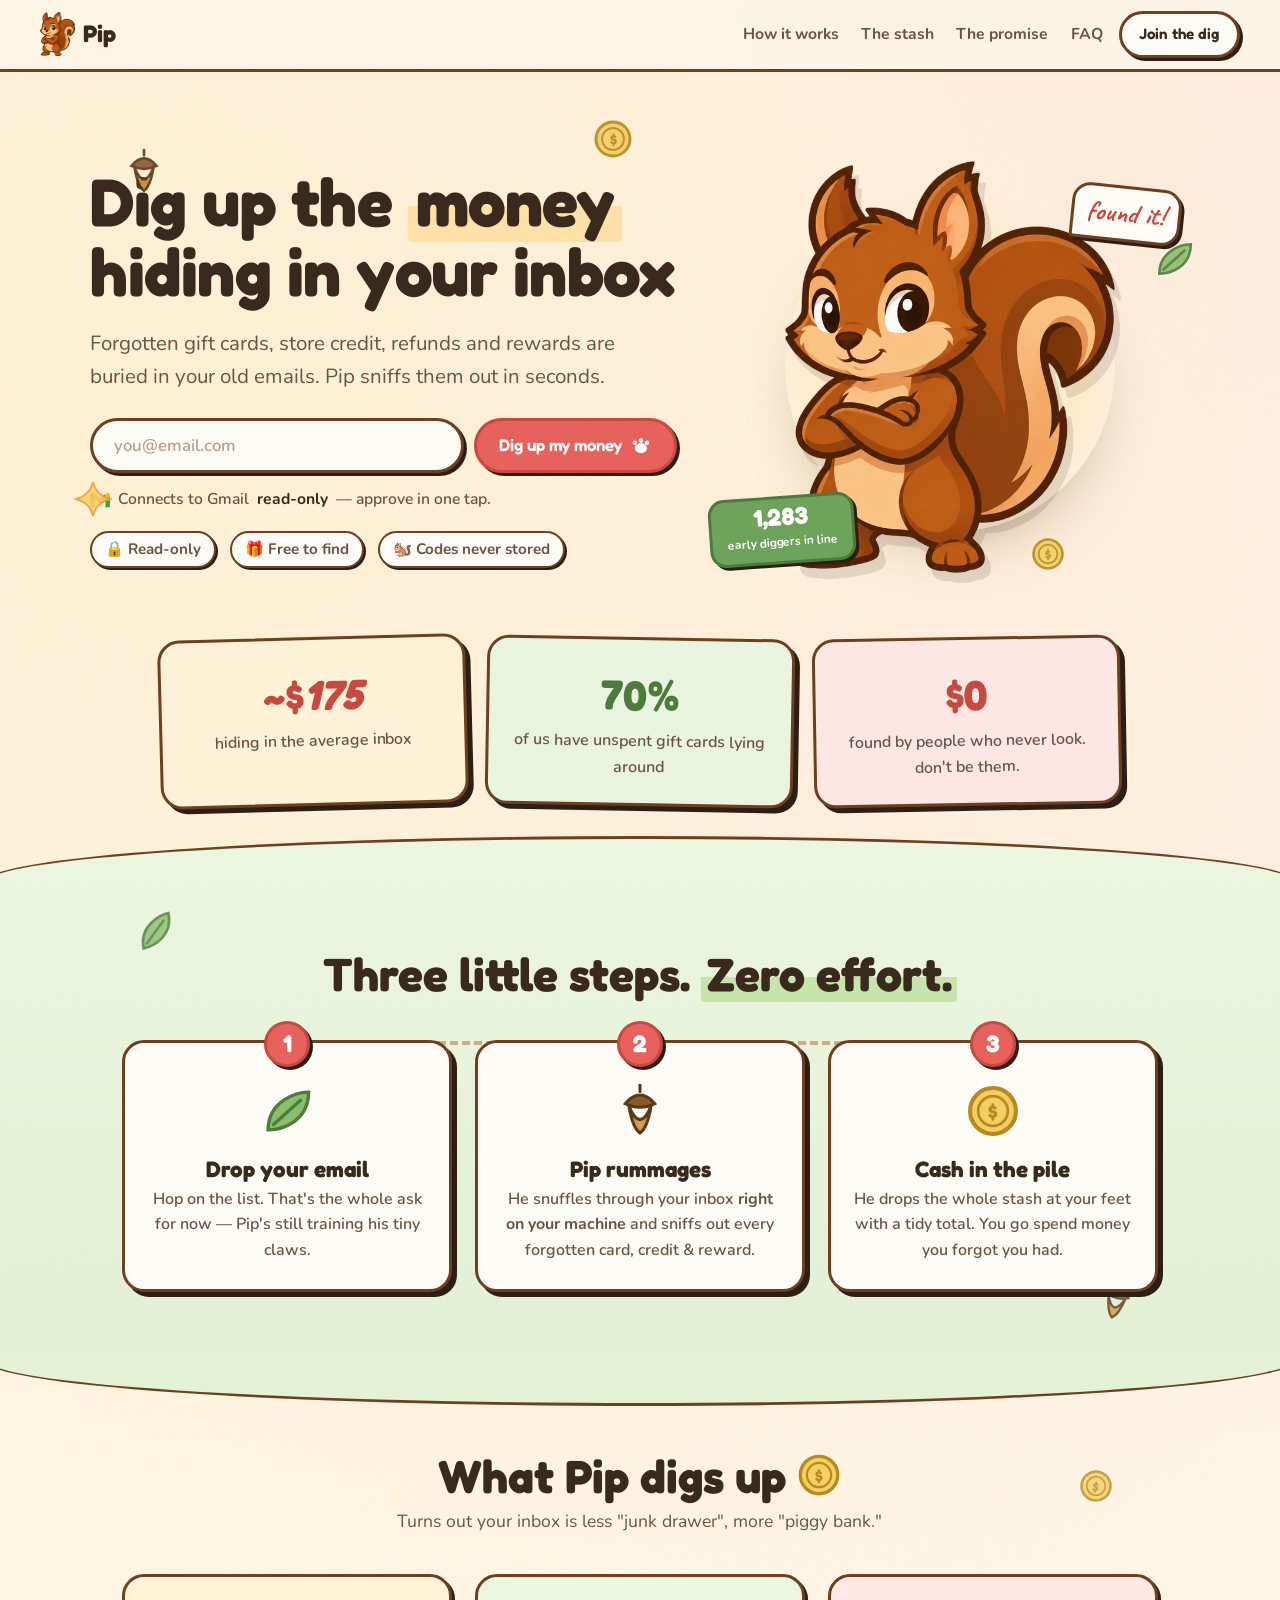
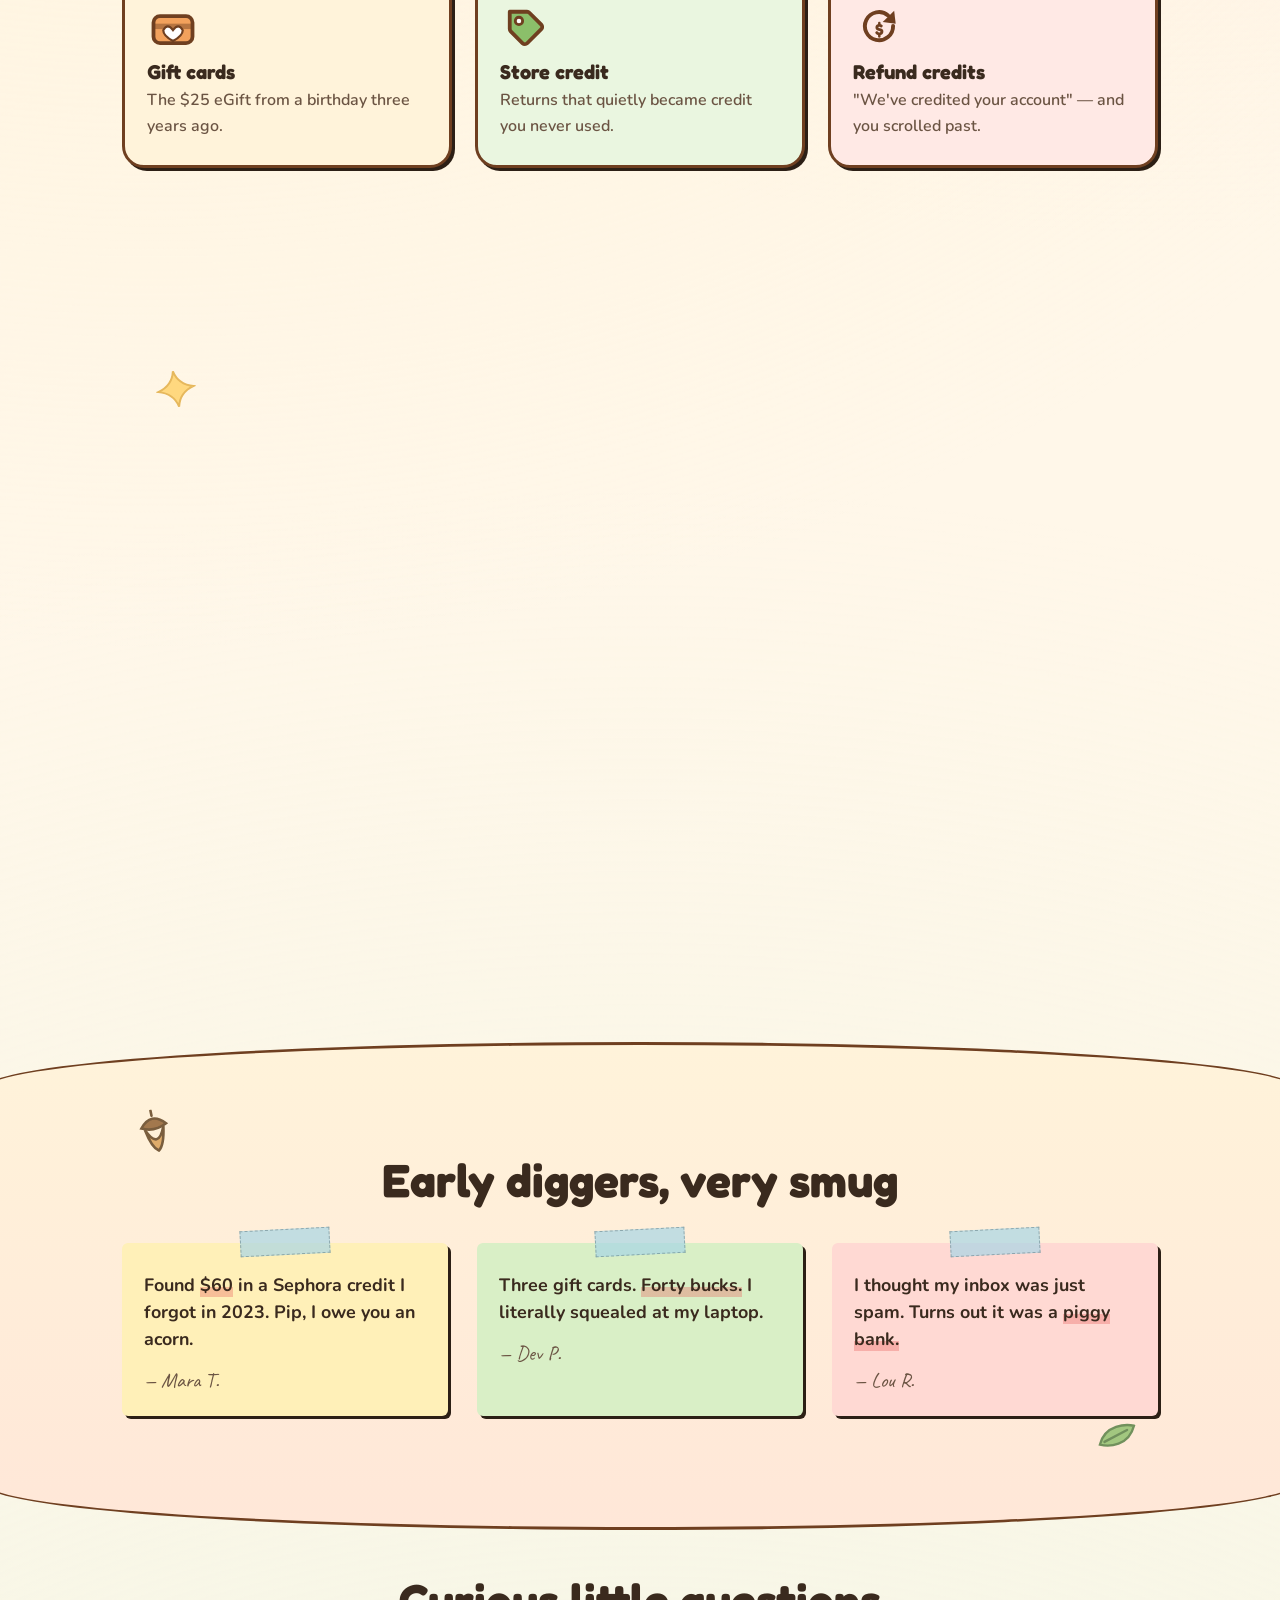
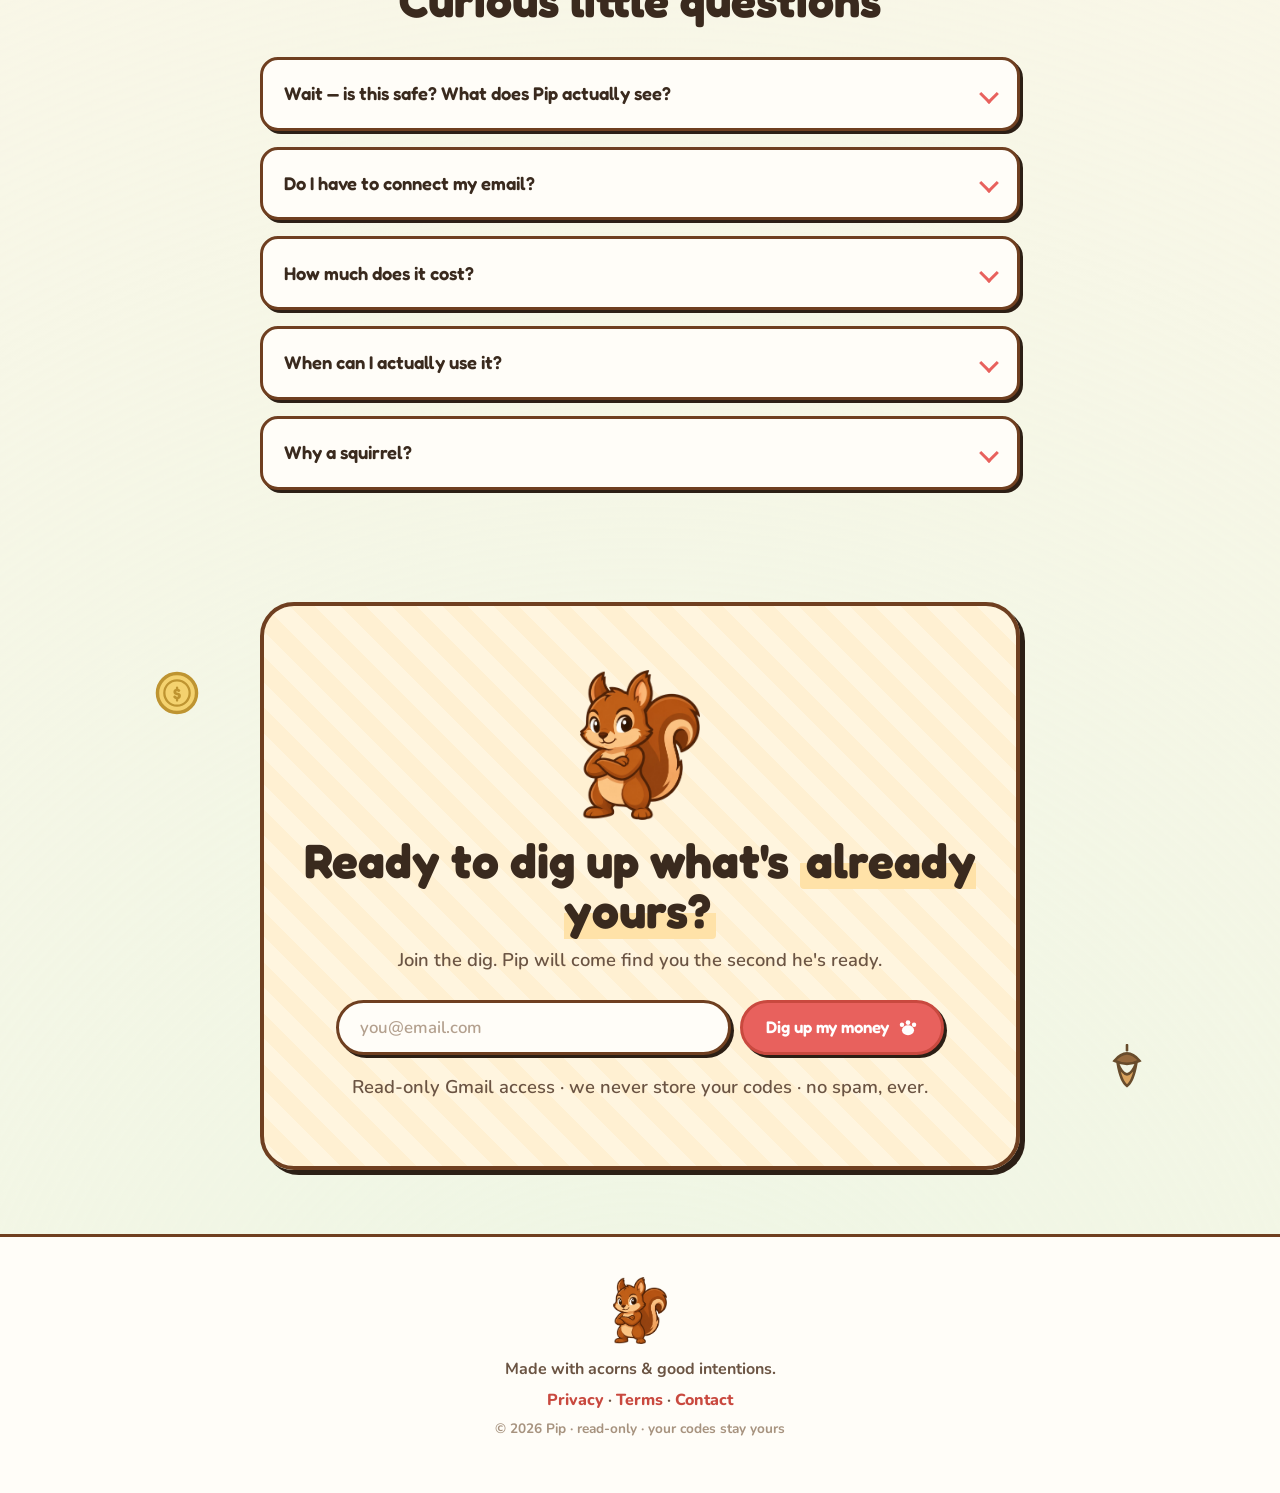
==== commit 1d6da5af: "Deep scan every email with live progress bar (background job + polling) Co-Authored-By: Claude Opus " ====
--- a/web/index.html
+++ b/web/index.html
@@ -21,48 +21,6 @@
     <!-- paper grain -->
     <filter id="grain"><feTurbulence type="fractalNoise" baseFrequency="0.8" numOctaves="2" stitchTiles="stitch"/><feColorMatrix type="saturate" values="0"/></filter>
 
-    <!-- Pip the squirrel -->
-    <symbol id="pip" viewBox="0 0 200 210">
-      <!-- tail -->
-      <path d="M150 180 C205 168 206 86 156 60 C124 43 95 66 106 100 C113 122 146 120 150 96 C152 84 140 78 132 86"
-            fill="#9a5a30" stroke="#6f3f20" stroke-width="5" stroke-linecap="round"/>
-      <path d="M152 168 C190 156 192 96 158 78 C140 69 124 84 130 104"
-            fill="none" stroke="#e8c79a" stroke-width="7" stroke-linecap="round" opacity=".8"/>
-      <!-- body -->
-      <ellipse cx="100" cy="140" rx="50" ry="52" fill="#b97a45" stroke="#6f3f20" stroke-width="5"/>
-      <ellipse cx="100" cy="150" rx="31" ry="36" fill="#f6e6c8"/>
-      <!-- feet -->
-      <ellipse cx="78" cy="190" rx="14" ry="9" fill="#a96a3a" stroke="#6f3f20" stroke-width="4"/>
-      <ellipse cx="122" cy="190" rx="14" ry="9" fill="#a96a3a" stroke="#6f3f20" stroke-width="4"/>
-      <!-- head -->
-      <circle cx="100" cy="74" r="44" fill="#b97a45" stroke="#6f3f20" stroke-width="5"/>
-      <!-- ears -->
-      <path d="M64 40 q-10 -26 12 -28 q16 4 12 30 z" fill="#b97a45" stroke="#6f3f20" stroke-width="5"/>
-      <path d="M136 40 q10 -26 -12 -28 q-16 4 -12 30 z" fill="#b97a45" stroke="#6f3f20" stroke-width="5"/>
-      <path d="M70 30 q-3 -12 7 -14 q8 3 5 16 z" fill="#f2b0aa"/>
-      <path d="M130 30 q3 -12 -7 -14 q-8 3 -5 16 z" fill="#f2b0aa"/>
-      <!-- cheeks -->
-      <ellipse cx="70" cy="88" rx="9" ry="6" fill="#f2a39c" opacity=".85"/>
-      <ellipse cx="130" cy="88" rx="9" ry="6" fill="#f2a39c" opacity=".85"/>
-      <!-- eyes -->
-      <circle cx="83" cy="72" r="9" fill="#3a2a1e"/>
-      <circle cx="117" cy="72" r="9" fill="#3a2a1e"/>
-      <circle cx="86" cy="69" r="3" fill="#fff"/>
-      <circle cx="120" cy="69" r="3" fill="#fff"/>
-      <!-- nose + smile -->
-      <path d="M94 86 q6 7 12 0 q-6 6 -6 9 q0 -3 -6 -9z" fill="#6f3f20"/>
-      <path d="M92 96 q8 7 16 0" fill="none" stroke="#6f3f20" stroke-width="3" stroke-linecap="round"/>
-      <!-- arms -->
-      <ellipse cx="74" cy="150" rx="11" ry="16" fill="#b97a45" stroke="#6f3f20" stroke-width="5" transform="rotate(18 74 150)"/>
-      <ellipse cx="126" cy="150" rx="11" ry="16" fill="#b97a45" stroke="#6f3f20" stroke-width="5" transform="rotate(-18 126 150)"/>
-      <!-- gift card in paws -->
-      <g transform="rotate(-8 100 152)">
-        <rect x="78" y="138" width="44" height="30" rx="7" fill="#f2a15c" stroke="#6f3f20" stroke-width="5"/>
-        <rect x="78" y="146" width="44" height="6" fill="#6f3f20" opacity=".55"/>
-        <path d="M100 153 q5 -7 9 0 q0 5 -9 10 q-9 -5 -9 -10 q4 -7 9 0z" fill="#fff"/>
-      </g>
-    </symbol>
-
     <!-- doodles -->
     <symbol id="acorn" viewBox="0 0 40 44">
       <path d="M8 16 q12 -14 24 0 q-12 6 -24 0z" fill="#8c5a2b" stroke="#5a3a18" stroke-width="2.5"/>
@@ -169,7 +127,7 @@
 
     <p class="connect-note reveal d3">
       <svg class="g-ico" viewBox="0 0 256 193" aria-hidden="true"><use href="#gmail"/></svg>
-      Pip connects to Gmail <b>read-only</b> — one tap to approve, then he digs.
+      Connects to Gmail <b>read-only</b> — approve in one tap.
     </p>
 
     <ul class="trust-row reveal d4">
@@ -196,6 +154,10 @@
     <img class="dig-pip" src="pip.png" alt="" />
     <div class="dirt"><span></span><span></span><span></span><span></span><span></span></div>
     <p class="scan-msg" id="scan-msg">Pip is rummaging…</p>
+    <div class="scan-progress" id="scan-progress" hidden>
+      <div class="bar"><div class="bar-fill" id="scan-bar"></div></div>
+      <p class="scan-stats" id="scan-stats">Starting…</p>
+    </div>
   </div>
 </div>
 
--- a/web/styles.css
+++ b/web/styles.css
@@ -380,6 +380,13 @@
 .dirt span:nth-child(4){animation-delay:.3s;background:var(--acorn);}
 .dirt span:nth-child(5){animation-delay:.4s;background:var(--acorn-dark);}
 .scan-msg{font-family:var(--font-disp); font-weight:600; font-size:1.5rem; margin-top:1.2rem; color:var(--ink);}
+.scan-progress{margin:1.2rem auto 0; width:min(420px,82vw);}
+.scan-progress .bar{height:18px; background:var(--paper); border:3px solid var(--line);
+  border-radius:999px; overflow:hidden; box-shadow:var(--pop-sm);}
+.scan-progress .bar-fill{height:100%; width:0%; background:var(--leaf);
+  border-radius:999px; transition:width .5s ease;}
+.scan-stats{margin:.7rem 0 0; font-weight:700; color:var(--ink-soft); font-size:1rem;}
+.scan-stats b{color:var(--leaf-dark);}
 @keyframes dig{0%,100%{transform:rotate(-6deg) translateY(0);}50%{transform:rotate(6deg) translateY(6px);}}
 @keyframes dirtpop{0%,100%{transform:translateY(0); opacity:.4;}50%{transform:translateY(-14px); opacity:1;}}
 
@@ -481,18 +488,91 @@
 .reveal.d3{transition-delay:.3s;} .reveal.d4{transition-delay:.4s;}
 
 /* ---------- responsive ---------- */
+
+/* tablet & down — single-column hero, two-up grids */
 @media (max-width:880px){
-  .hero{grid-template-columns:1fr; text-align:center;}
-  .hero-copy .join-form, .hero-copy .microtrust{justify-content:center; margin-inline:auto;}
-  .hero-art{order:-1; min-height:280px;}
-  .steps,.tiles,.notes{grid-template-columns:1fr 1fr;}
+  .hero{grid-template-columns:1fr; text-align:center; gap:1rem;
+    padding-top:clamp(1.5rem,5vw,3rem);}
+  .hero-copy{display:flex; flex-direction:column; align-items:center;}
+  .hero-copy .join-form,
+  .hero-copy .connect-note,
+  .hero-copy .trust-row,
+  .hero-copy .microtrust{justify-content:center; margin-inline:auto;}
+  .lead{margin-inline:auto;}
+  .hero-art{order:-1; min-height:clamp(220px,42vw,300px);}
+  .steps,.tiles,.notes{grid-template-columns:repeat(2,1fr);}
   .nav-links{display:none;}
-}
+  /* with the links hidden, keep the CTA pinned to the right */
+  .nav > .btn{margin-left:auto;}
+  /* trail only makes sense across 3 columns */
+  .steps::before{display:none;}
+}
+
+/* tablet portrait niceties */
+@media (max-width:760px){
+  .tiers{grid-template-columns:1fr;}
+  .proof{gap:1rem; margin-bottom:3rem;}
+  /* tame the organic bands so curves stay shallow on small screens */
+  .band::before{top:-22px; bottom:-22px; border-radius:50% / 30px;}
+}
+
+/* phones */
 @media (max-width:560px){
-  .steps,.tiles,.notes{grid-template-columns:1fr;}
-  .proof-card{flex-basis:100%;}
-  .hero h1{font-size:2.3rem;}
-}
+  .nav{padding:.6rem 1rem; gap:.6rem;}
+  .brand{font-size:1.3rem;}
+  .brand-pip{height:38px;}
+
+  .hero{padding-left:1.2rem; padding-right:1.2rem;}
+  .hero h1{font-size:clamp(2.1rem,9vw,2.6rem);}
+  .lead{font-size:1.05rem;}
+
+  /* keep the mascot a sensible size — it was eating the whole screen */
+  .hero-art{min-height:auto;}
+  .pip-big{width:min(180px,46vw);}
+  .spotlight{width:220px; height:220px;}
+  .speech{font-size:1.25rem; top:0; right:0;}
+  .ticker-badge{padding:.3rem .7rem;}
+  .ticker-badge strong{font-size:1.2rem;}
+
+  /* stack the email form into a tidy, full-width pair of controls.
+     a 12px rounded rectangle reads as a real input (not a giant pill) */
+  .join-form{flex-direction:column; align-items:stretch; max-width:20rem; width:100%; gap:.55rem;}
+  .join-form input{min-width:0; width:100%; text-align:left; font-size:1rem; font-weight:600;
+    padding:.7rem .95rem; border-width:2px; border-radius:12px; box-shadow:none;}
+  .join-form .btn-primary{width:100%; justify-content:center; font-size:1.02rem;
+    padding:.75rem 1.2rem; border-radius:12px;}
+  .join-form.big{max-width:20rem;}
+
+  /* Gmail note: a small, centered single caption — no ragged flex wrapping */
+  .connect-note{display:block; text-align:center; font-size:.82rem; line-height:1.45;
+    max-width:19rem; margin:.8rem auto 0;}
+  .connect-note .g-ico{display:inline-block; vertical-align:-2px; width:15px; height:12px; margin-right:.25rem;}
+
+  /* one-up everything that was a grid */
+  .steps,.tiles,.notes{grid-template-columns:1fr; gap:1.2rem;}
+  .proof{flex-direction:column; align-items:center;}
+  .proof-card{flex-basis:auto; width:100%; max-width:22rem;}
+  .result-grid{grid-template-columns:1fr;}
+
+  /* trim hero clutter: drop the small floating doodles on tiny screens */
+  .float{display:none;}
+
+  /* soften the big offset shadows so cards don't feel heavy on small screens */
+  :root{--pop:4px 4px 0 var(--shadow); --pop-sm:3px 3px 0 var(--shadow);}
+
+  .section-title{font-size:clamp(1.7rem,6.5vw,2.2rem);}
+  .promise-card{padding:3.4rem 1.3rem 2rem;}
+  .cta-inner{padding:2.4rem 1.2rem;}
+  .footer{padding:2rem 1rem 2.6rem;}
+}
+
+/* very small phones */
+@media (max-width:380px){
+  .hero h1{font-size:2rem;}
+  .res-total{font-size:3.2rem;}
+  .trust-row{font-size:.85rem;}
+}
+
 @media (prefers-reduced-motion:reduce){
   *{animation:none!important; transition:none!important;}
   .reveal{opacity:1; transform:none;}
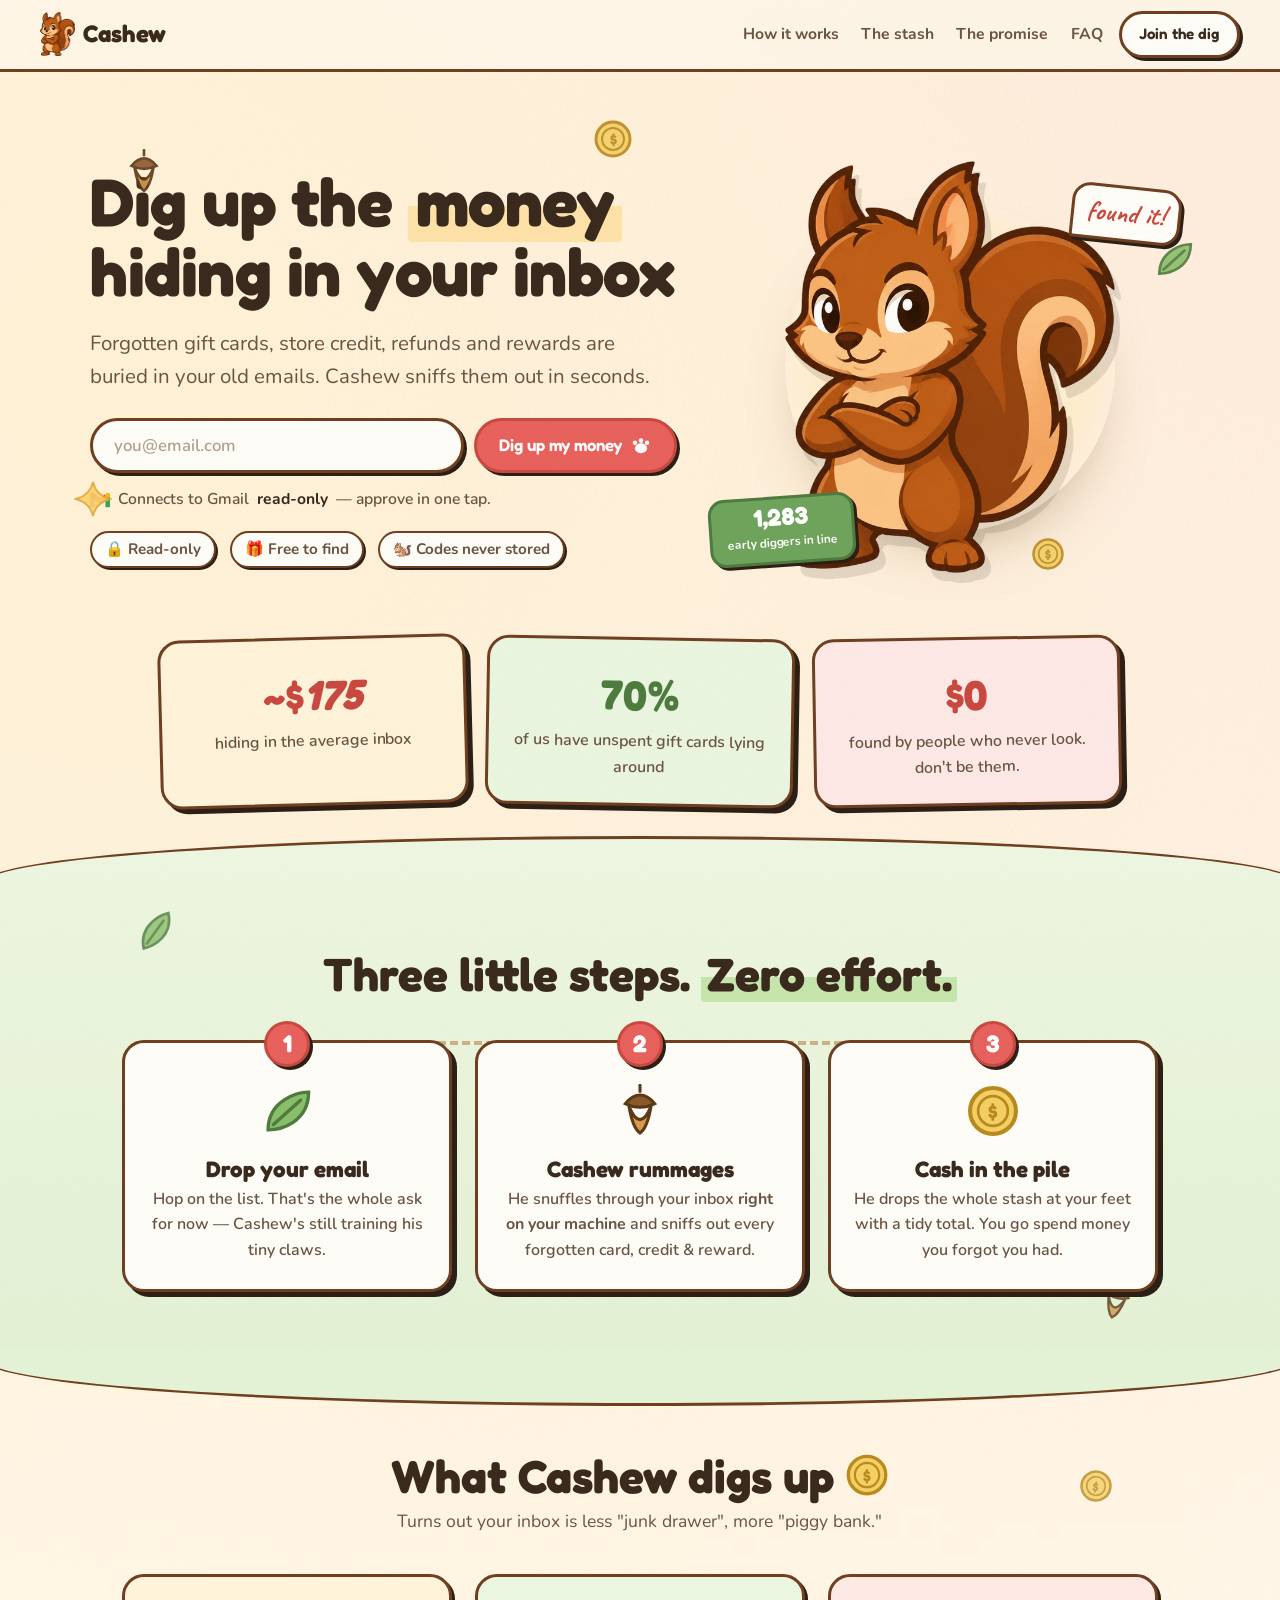
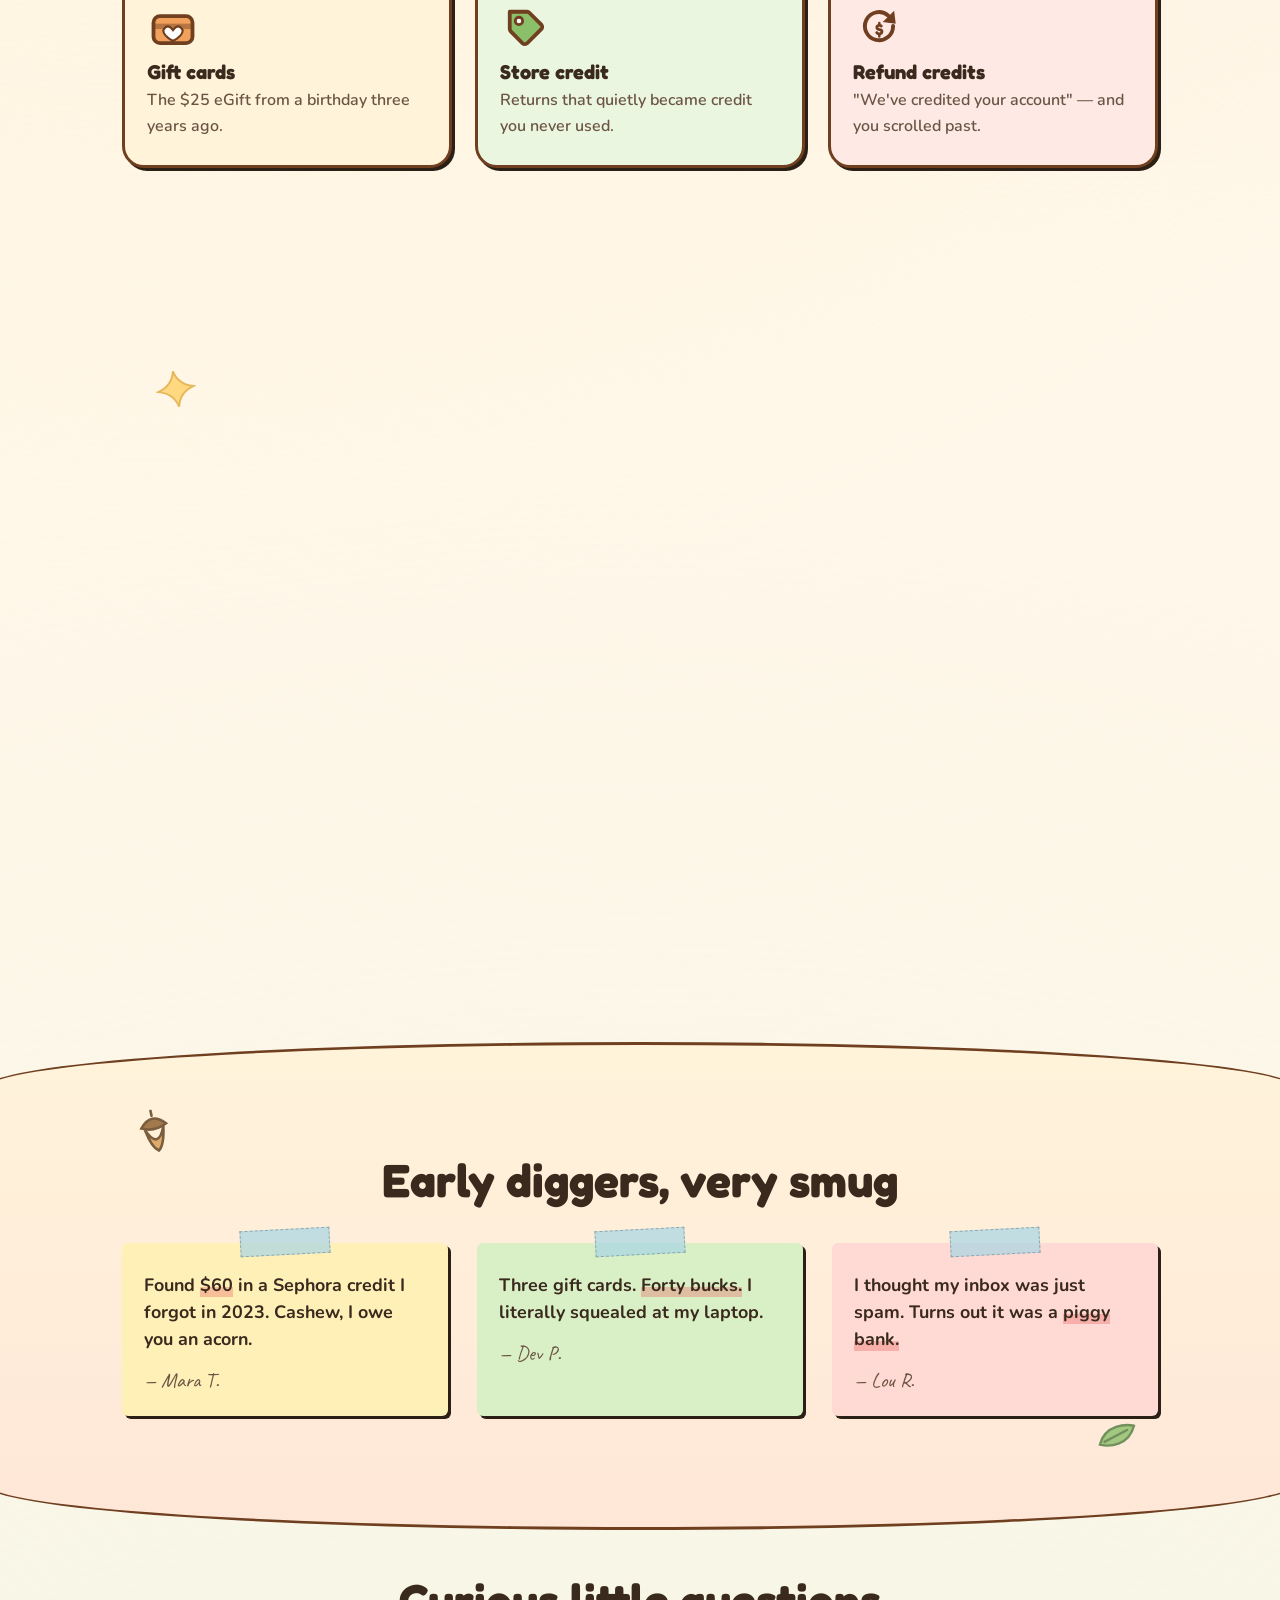
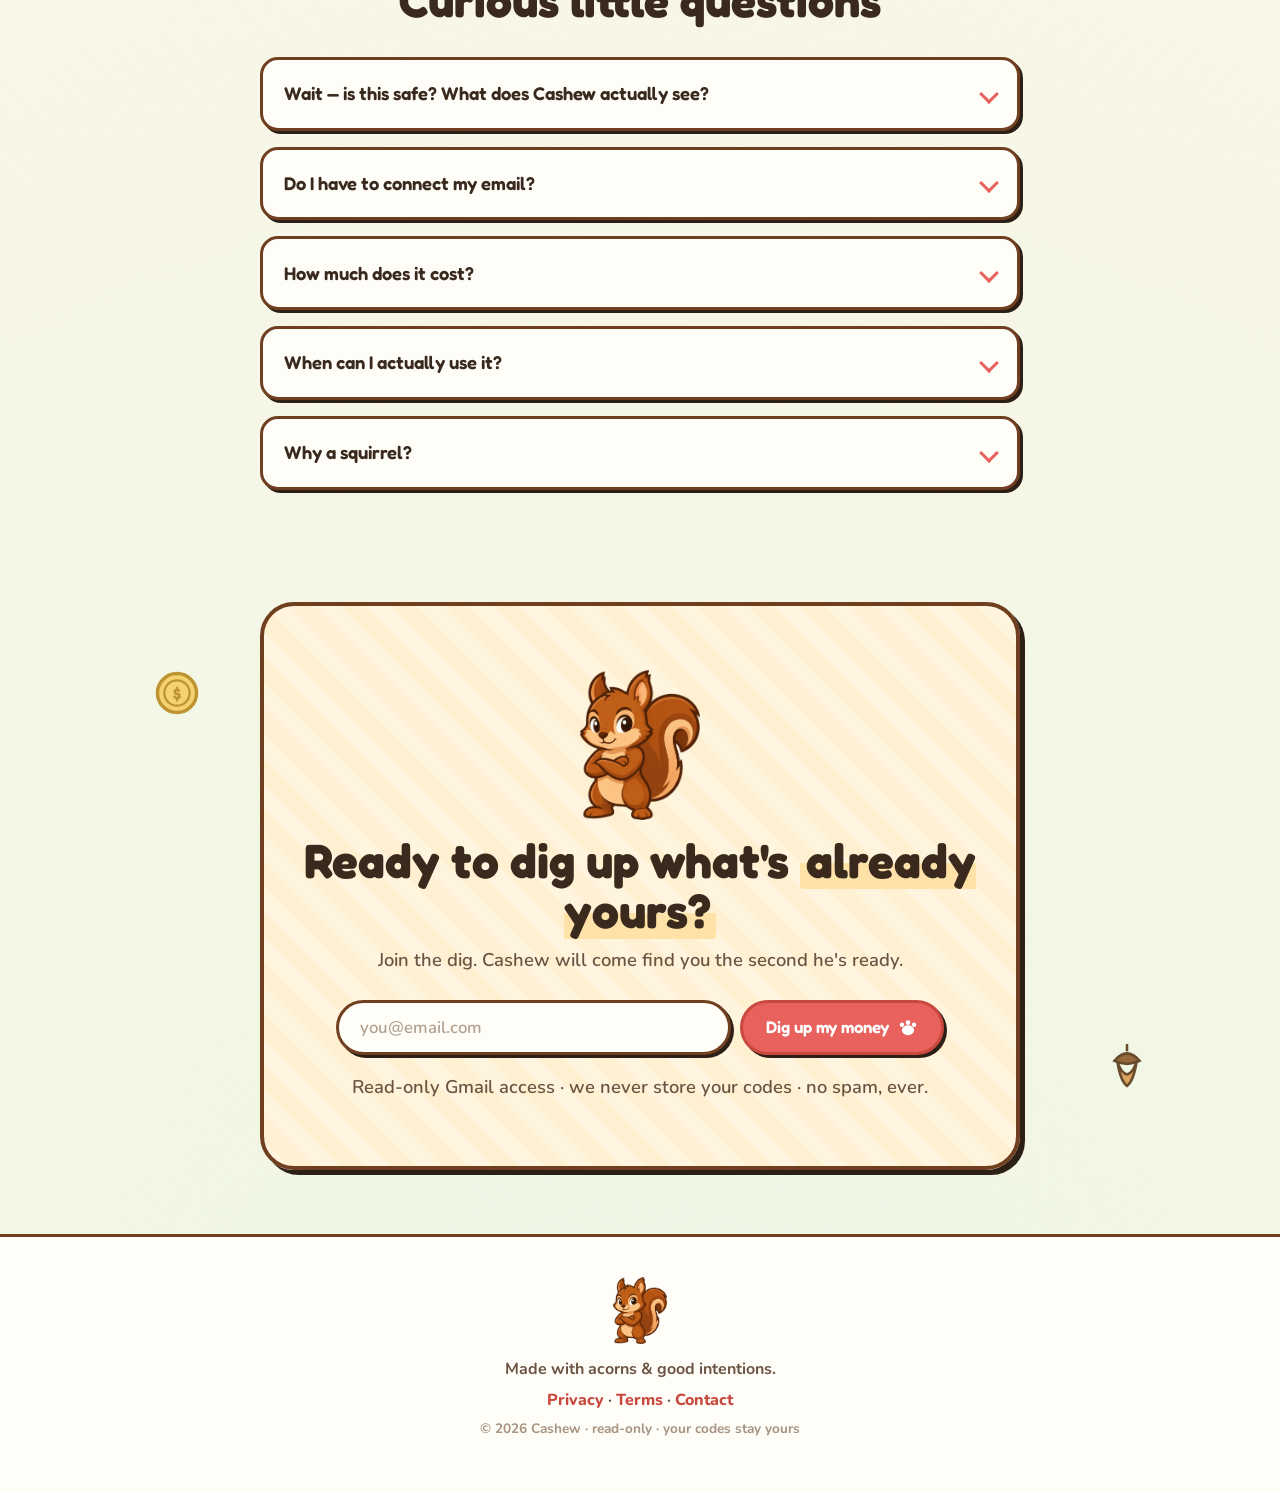
==== commit 2ce82458: "Rebrand Pip -> Cashew (same squirrel mascot) Co-Authored-By: Claude Opus 4.8 <noreply@anthropic.com>" ====
--- a/web/index.html
+++ b/web/index.html
@@ -3,14 +3,14 @@
 <head>
 <meta charset="UTF-8" />
 <meta name="viewport" content="width=device-width, initial-scale=1.0" />
-<title>Pip — dig up the money hiding in your inbox</title>
-<meta name="description" content="Gift cards, store credit, refunds and rewards are napping in your inbox. Pip the squirrel digs them back up — right on your own computer." />
+<title>Cashew — dig up the money hiding in your inbox</title>
+<meta name="description" content="Gift cards, store credit, refunds and rewards are napping in your inbox. Cashew the squirrel digs them back up — right on your own computer." />
 <link rel="preconnect" href="https://fonts.googleapis.com" />
 <link rel="preconnect" href="https://fonts.gstatic.com" crossorigin />
 <link href="https://fonts.googleapis.com/css2?family=Fredoka:wght@400;500;600;700&family=Nunito:wght@400;600;700;800&family=Caveat:wght@600;700&display=swap" rel="stylesheet" />
 <link rel="stylesheet" href="styles.css" />
 <link rel="icon" type="image/png" href="pip.png" />
-<meta property="og:title" content="Pip — dig up the money hiding in your inbox" />
+<meta property="og:title" content="Cashew — dig up the money hiding in your inbox" />
 <meta property="og:image" content="pip.png" />
 </head>
 <body>
@@ -52,7 +52,7 @@
       <path fill="#C5221F" d="M0 49.504 58.182 94.14V18.504l-18.18-13.654C23.512-7.51 0 4.25 0 24.873z"/>
     </symbol>
 
-    <!-- ===== hand-drawn stash icons (match Pip's ink line) ===== -->
+    <!-- ===== hand-drawn stash icons (match Cashew's ink line) ===== -->
     <symbol id="ic-giftcard" viewBox="0 0 48 48">
       <rect x="6" y="13" width="36" height="25" rx="6" fill="#f2a15c" stroke="#6f3f20" stroke-width="3.5"/>
       <rect x="6" y="20" width="36" height="5" fill="#6f3f20" opacity=".45"/>
@@ -95,7 +95,7 @@
 <header class="nav">
   <a class="brand" href="#top">
     <img class="brand-pip" src="pip.png" alt="" />
-    <span>Pip</span>
+    <span>Cashew</span>
   </a>
   <nav class="nav-links">
     <a href="#how">How it works</a>
@@ -118,7 +118,7 @@
 
   <div class="hero-copy">
     <h1 class="reveal d1">Dig up the <span class="hl">money</span> hiding in your inbox</h1>
-    <p class="lead reveal d2">Forgotten gift cards, store credit, refunds and rewards are buried in your old emails. Pip sniffs them out in seconds.</p>
+    <p class="lead reveal d2">Forgotten gift cards, store credit, refunds and rewards are buried in your old emails. Cashew sniffs them out in seconds.</p>
 
     <form class="join-form reveal d3" id="hero-form" novalidate>
       <input type="email" name="email" placeholder="you@email.com" aria-label="Email address" autocomplete="email" />
@@ -139,7 +139,7 @@
 
   <div class="hero-art reveal d2">
     <div class="spotlight"></div>
-    <img class="pip-big" src="pip.png" alt="Pip the squirrel" />
+    <img class="pip-big" src="pip.png" alt="Cashew the squirrel" />
     <div class="speech">found it!</div>
     <div class="ticker-badge">
       <strong id="digger-count">—</strong>
@@ -153,7 +153,7 @@
   <div class="scan-inner">
     <img class="dig-pip" src="pip.png" alt="" />
     <div class="dirt"><span></span><span></span><span></span><span></span><span></span></div>
-    <p class="scan-msg" id="scan-msg">Pip is rummaging…</p>
+    <p class="scan-msg" id="scan-msg">Cashew is rummaging…</p>
     <div class="scan-progress" id="scan-progress" hidden>
       <div class="bar"><div class="bar-fill" id="scan-bar"></div></div>
       <p class="scan-stats" id="scan-stats">Starting…</p>
@@ -165,7 +165,7 @@
 <section id="results" class="results" hidden>
   <div class="results-head reveal in">
     <img class="res-pip" src="pip.png" alt="" />
-    <p class="res-kicker">Pip came back with something! <span class="sample-tag">sample inbox demo</span></p>
+    <p class="res-kicker">Cashew came back with something! <span class="sample-tag">sample inbox demo</span></p>
     <h2>He dug up <span id="res-count">7</span> stashes worth</h2>
     <div class="res-total">$<span id="res-total">245.57</span></div>
     <p class="res-sub" id="res-sub">Here's <b>one on the house</b> 🎁 — the other <span id="res-locked-n">6</span> are buried until you unlock them.</p>
@@ -220,12 +220,12 @@
       <div class="step-num">1</div>
       <svg class="step-ico" viewBox="0 0 40 40"><use href="#leaf"/></svg>
       <h3>Drop your email</h3>
-      <p>Hop on the list. That's the whole ask for now — Pip's still training his tiny claws.</p>
+      <p>Hop on the list. That's the whole ask for now — Cashew's still training his tiny claws.</p>
     </article>
     <article class="step reveal d1">
       <div class="step-num">2</div>
       <svg class="step-ico" viewBox="0 0 40 44"><use href="#acorn"/></svg>
-      <h3>Pip rummages</h3>
+      <h3>Cashew rummages</h3>
       <p>He snuffles through your inbox <b>right on your machine</b> and sniffs out every forgotten card, credit & reward.</p>
     </article>
     <article class="step reveal d2">
@@ -241,7 +241,7 @@
 <section id="stash" class="stash">
   <svg class="sprig s3" viewBox="0 0 40 40"><use href="#coin"/></svg>
   <svg class="sprig s4" viewBox="0 0 40 40"><use href="#sparkle"/></svg>
-  <h2 class="section-title reveal">What Pip digs up <svg class="title-ico" viewBox="0 0 40 40"><use href="#coin"/></svg></h2>
+  <h2 class="section-title reveal">What Cashew digs up <svg class="title-ico" viewBox="0 0 40 40"><use href="#coin"/></svg></h2>
   <p class="section-sub reveal">Turns out your inbox is less "junk drawer", more "piggy bank."</p>
   <div class="tiles">
     <div class="tile reveal"><svg class="tile-ico" viewBox="0 0 48 48"><use href="#ic-giftcard"/></svg><h4>Gift cards</h4><p>The $25 eGift from a birthday three years ago.</p></div>
@@ -249,7 +249,7 @@
     <div class="tile reveal d2"><svg class="tile-ico" viewBox="0 0 48 48"><use href="#ic-refund"/></svg><h4>Refund credits</h4><p>"We've credited your account" — and you scrolled past.</p></div>
     <div class="tile reveal"><svg class="tile-ico" viewBox="0 0 48 48"><use href="#ic-referral"/></svg><h4>Referral rewards</h4><p>Free money for that friend you signed up. Yours.</p></div>
     <div class="tile reveal d1"><svg class="tile-ico" viewBox="0 0 48 48"><use href="#ic-loyalty"/></svg><h4>Loyalty points</h4><p>Points worth real cash, expiring while you sleep.</p></div>
-    <div class="tile reveal d2 alarm"><svg class="tile-ico" viewBox="0 0 48 48"><use href="#ic-expiring"/></svg><h4>Expiring soon!</h4><p>Pip squeaks loudly before a single dollar vanishes.</p></div>
+    <div class="tile reveal d2 alarm"><svg class="tile-ico" viewBox="0 0 48 48"><use href="#ic-expiring"/></svg><h4>Expiring soon!</h4><p>Cashew squeaks loudly before a single dollar vanishes.</p></div>
   </div>
 </section>
 
@@ -262,7 +262,7 @@
       Everything happens on <u>your</u> computer.<br>
       I never upload your emails.<br>
       I never even keep your gift-card codes.<br>
-      <span class="sign">— Pip 🐾</span>
+      <span class="sign">— Cashew 🐾</span>
     </p>
     <p class="promise-note">Gift-card codes are basically cash. So we treat them like it: nothing leaves your machine, nothing is stored, nothing is ours. That's not a feature — it's the whole point.</p>
   </div>
@@ -275,7 +275,7 @@
   <h2 class="section-title reveal">Early diggers, very smug</h2>
   <div class="notes">
     <figure class="note n1 reveal"><span class="tape"></span>
-      <blockquote>Found <b>$60</b> in a Sephora credit I forgot in 2023. Pip, I owe you an acorn.</blockquote>
+      <blockquote>Found <b>$60</b> in a Sephora credit I forgot in 2023. Cashew, I owe you an acorn.</blockquote>
       <figcaption>— Mara T.</figcaption>
     </figure>
     <figure class="note n2 reveal d1"><span class="tape"></span>
@@ -293,16 +293,16 @@
 <section id="faq" class="faq">
   <h2 class="section-title reveal">Curious little questions</h2>
   <div class="faq-list reveal">
-    <details><summary>Wait — is this safe? What does Pip actually see?<span class="chev"></span></summary>
-      <p>Pip does all his sniffing on your own computer. Your emails are never uploaded to us, and your gift-card codes are never stored anywhere — we only ever count them up. The scary part of the internet doesn't get to touch your money.</p></details>
+    <details><summary>Wait — is this safe? What does Cashew actually see?<span class="chev"></span></summary>
+      <p>Cashew does all his sniffing on your own computer. Your emails are never uploaded to us, and your gift-card codes are never stored anywhere — we only ever count them up. The scary part of the internet doesn't get to touch your money.</p></details>
     <details><summary>Do I have to connect my email?<span class="chev"></span></summary>
-      <p>Your choice. You can point Pip at a private export of your mail (fully offline), or give him a read-only peek — he can look, but never send, delete, or change a thing.</p></details>
+      <p>Your choice. You can point Cashew at a private export of your mail (fully offline), or give him a read-only peek — he can look, but never send, delete, or change a thing.</p></details>
     <details><summary>How much does it cost?<span class="chev"></span></summary>
-      <p>Finding your stash is free. If we ever charge, it's a tiny nibble only <em>after</em> Pip has actually dug up money for you. No found money, no fee. Fair's fair.</p></details>
+      <p>Finding your stash is free. If we ever charge, it's a tiny nibble only <em>after</em> Cashew has actually dug up money for you. No found money, no fee. Fair's fair.</p></details>
     <details><summary>When can I actually use it?<span class="chev"></span></summary>
-      <p>Soon! Pip's still in training. Join the list and early diggers get first dibs the moment his claws are sharp enough.</p></details>
+      <p>Soon! Cashew's still in training. Join the list and early diggers get first dibs the moment his claws are sharp enough.</p></details>
     <details><summary>Why a squirrel?<span class="chev"></span></summary>
-      <p>Because squirrels bury their treasure and forget exactly where. Sound like anyone you know? Pip's just better at remembering than the rest of us.</p></details>
+      <p>Because squirrels bury their treasure and forget exactly where. Sound like anyone you know? Cashew's just better at remembering than the rest of us.</p></details>
   </div>
 </section>
 
@@ -313,7 +313,7 @@
   <div class="cta-inner reveal">
     <img class="cta-pip" src="pip.png" alt="" />
     <h2>Ready to dig up what's <span class="hl">already yours?</span></h2>
-    <p>Join the dig. Pip will come find you the second he's ready.</p>
+    <p>Join the dig. Cashew will come find you the second he's ready.</p>
     <form class="join-form big" id="cta-form" novalidate>
       <input type="email" name="email" placeholder="you@email.com" aria-label="Email address" autocomplete="email" />
       <button type="submit" class="btn btn-primary">Dig up my money<svg class="btn-paw" viewBox="0 0 40 40"><use href="#paw"/></svg></button>
@@ -328,7 +328,7 @@
   <img class="foot-pip" src="pip.png" alt="" />
   <p>Made with acorns &amp; good intentions.</p>
   <p class="foot-links"><a href="/privacy">Privacy</a> · <a href="/terms">Terms</a> · <a href="mailto:kris.engelhardt4@gmail.com">Contact</a></p>
-  <p class="fine">© 2026 Pip · read-only · your codes stay yours</p>
+  <p class="fine">© 2026 Cashew · read-only · your codes stay yours</p>
 </footer>
 
 <script src="app.js"></script>
--- a/web/styles.css
+++ b/web/styles.css
@@ -1,5 +1,5 @@
 /* ============================================================
-   Pip — cozy hand-drawn sticker-book
+   Cashew — cozy hand-drawn sticker-book
    ============================================================ */
 :root{
   --cream:#fff7e9;
@@ -493,7 +493,10 @@
 @media (max-width:880px){
   .hero{grid-template-columns:1fr; text-align:center; gap:1rem;
     padding-top:clamp(1.5rem,5vw,3rem);}
-  .hero-copy{display:flex; flex-direction:column; align-items:center;}
+  /* stretch (not center) so children fill the width and text wraps,
+     instead of sizing to content and overflowing the screen */
+  .hero-copy{display:flex; flex-direction:column; align-items:stretch;}
+  .hero-copy h1, .hero-copy .lead{max-width:100%;}
   .hero-copy .join-form,
   .hero-copy .connect-note,
   .hero-copy .trust-row,
@@ -537,7 +540,8 @@
   /* stack the email form into a tidy, full-width pair of controls.
      a 12px rounded rectangle reads as a real input (not a giant pill) */
   .join-form{flex-direction:column; align-items:stretch; max-width:20rem; width:100%; gap:.55rem;}
-  .join-form input{min-width:0; width:100%; text-align:left; font-size:1rem; font-weight:600;
+  /* flex:none stops flex-basis:20rem from becoming the input's HEIGHT in a column */
+  .join-form input{flex:0 0 auto; min-width:0; width:100%; text-align:left; font-size:1rem; font-weight:600;
     padding:.7rem .95rem; border-width:2px; border-radius:12px; box-shadow:none;}
   .join-form .btn-primary{width:100%; justify-content:center; font-size:1.02rem;
     padding:.75rem 1.2rem; border-radius:12px;}
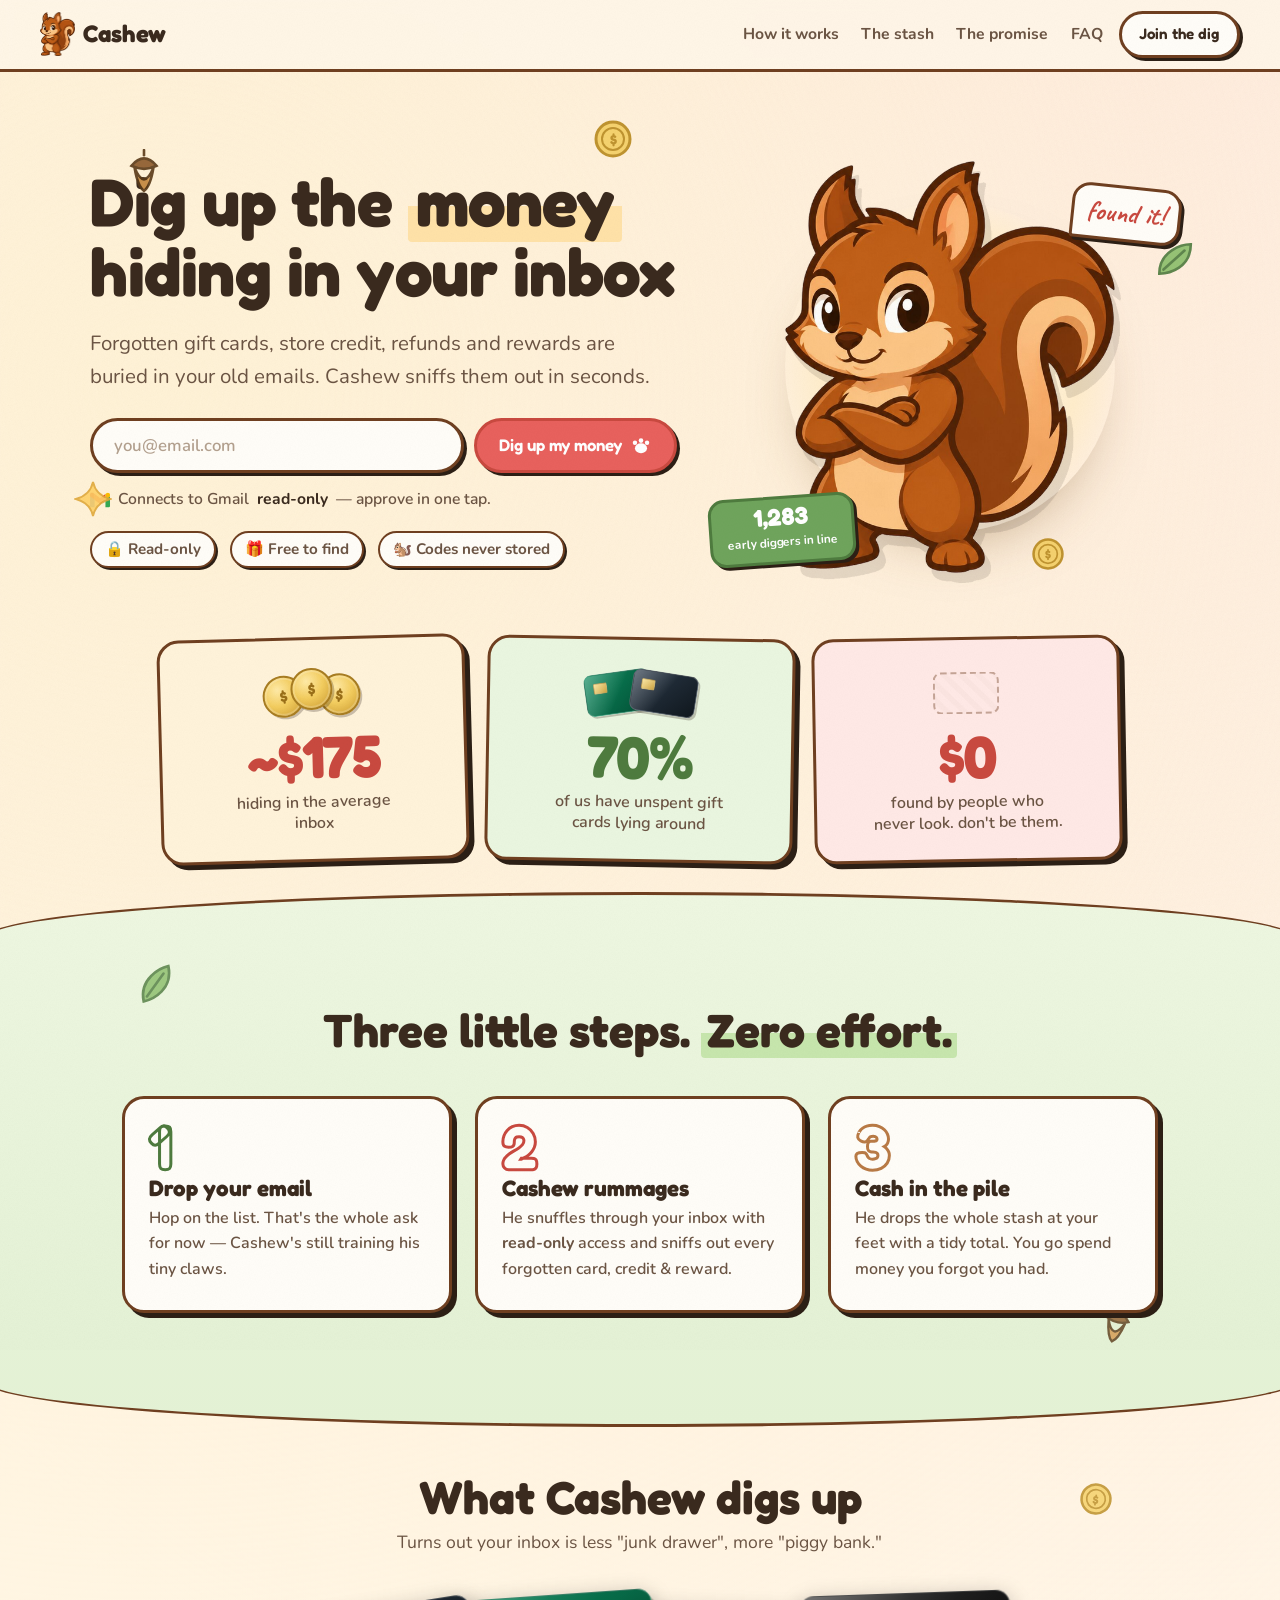
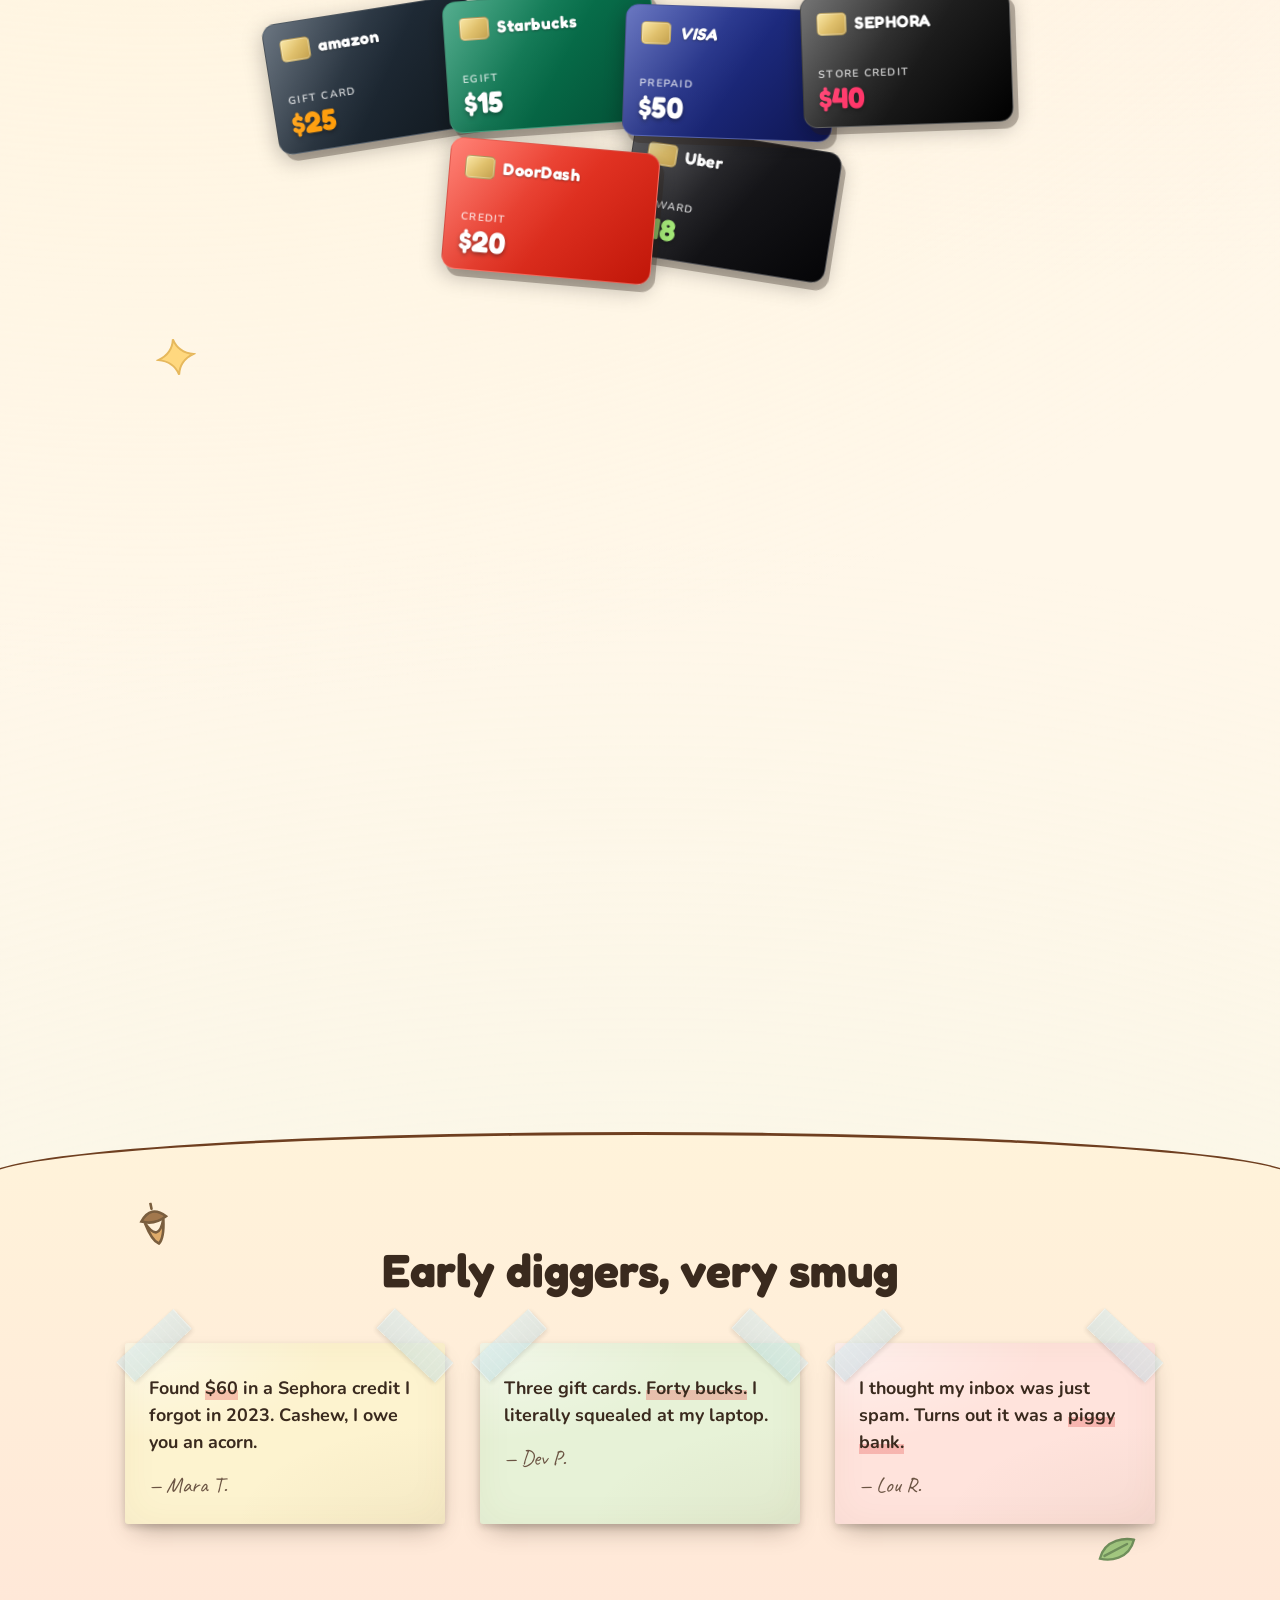
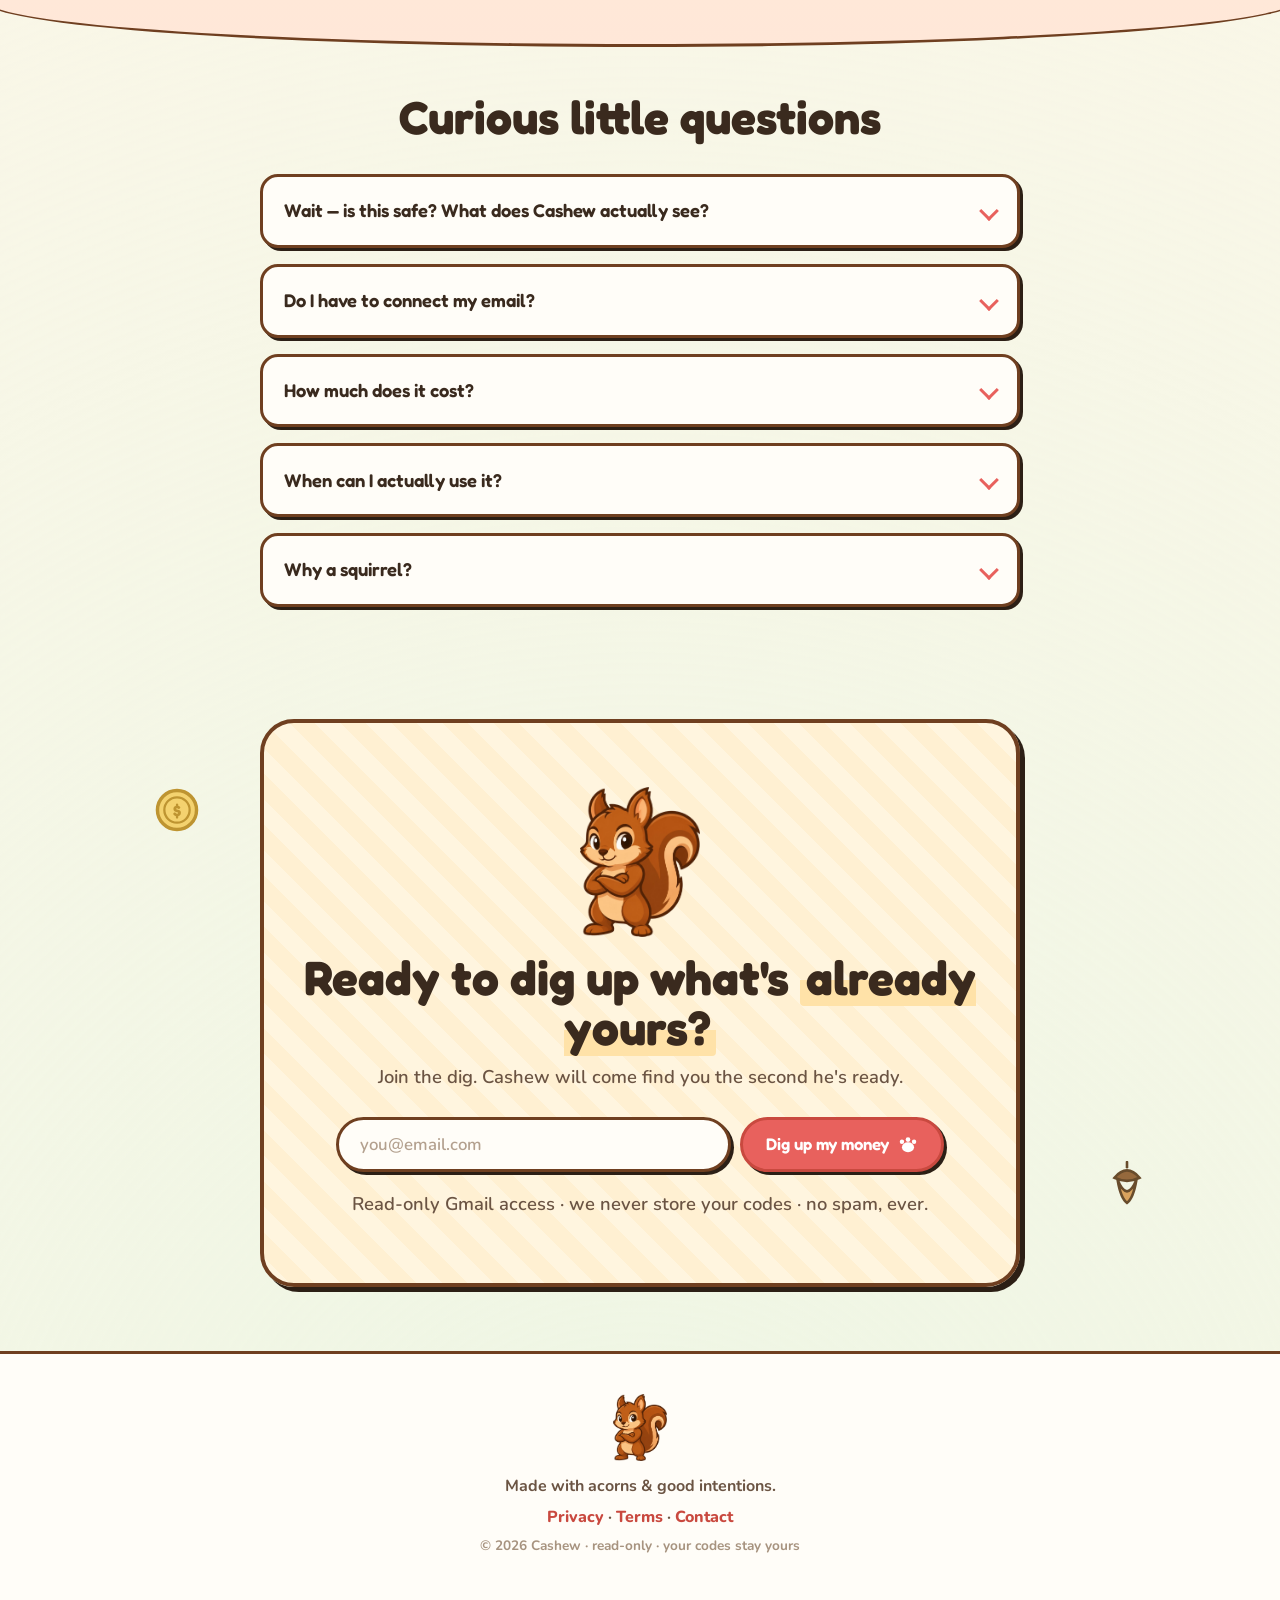
==== commit 4d34c01a: "Redesign results + landing visuals; truthful privacy copy; scan polish Visuals: - Results cards rebu" ====
--- a/web/index.html
+++ b/web/index.html
@@ -4,7 +4,7 @@
 <meta charset="UTF-8" />
 <meta name="viewport" content="width=device-width, initial-scale=1.0" />
 <title>Cashew — dig up the money hiding in your inbox</title>
-<meta name="description" content="Gift cards, store credit, refunds and rewards are napping in your inbox. Cashew the squirrel digs them back up — right on your own computer." />
+<meta name="description" content="Gift cards, store credit, refunds and rewards are napping in your inbox. Cashew the squirrel digs them back up — read-only access, and your codes are never stored." />
 <link rel="preconnect" href="https://fonts.googleapis.com" />
 <link rel="preconnect" href="https://fonts.gstatic.com" crossorigin />
 <link href="https://fonts.googleapis.com/css2?family=Fredoka:wght@400;500;600;700&family=Nunito:wght@400;600;700;800&family=Caveat:wght@600;700&display=swap" rel="stylesheet" />
@@ -155,10 +155,16 @@
     <div class="dirt"><span></span><span></span><span></span><span></span><span></span></div>
     <p class="scan-msg" id="scan-msg">Cashew is rummaging…</p>
     <div class="scan-progress" id="scan-progress" hidden>
+      <div class="scan-tally" id="scan-tally" hidden>
+        <span class="tally-label">unearthed so far</span>
+        <span class="tally-amount" id="scan-tally-amount">$0.00</span>
+      </div>
       <div class="bar"><div class="bar-fill" id="scan-bar"></div></div>
       <p class="scan-stats" id="scan-stats">Starting…</p>
+      <p class="scan-note">Cashew only sniffs out money-related emails — so this is a slice of your inbox, not the whole pile.</p>
     </div>
   </div>
+  <div class="coin-pops" id="coin-pops"></div>
 </div>
 
 <!-- ========================= RESULTS ========================= -->
@@ -180,7 +186,7 @@
       <p class="pw-lead">You've got <strong>$<span id="pw-locked-total">230.57</span></strong> buried across <span id="pw-locked-count">6</span> more stashes. Dig 'em all up:</p>
       <div class="tiers" id="tiers"><!-- tiers injected --></div>
       <button class="btn btn-primary btn-unlock" id="unlock-btn">Unlock everything<svg class="btn-paw" viewBox="0 0 40 40"><use href="#paw"/></svg></button>
-      <p class="pw-fine">🔒 Codes stay on your machine. Cancel anytime. No found money, no charge.</p>
+      <p class="pw-fine">🔒 Read-only access · codes are stripped &amp; never stored. Cancel anytime. No found money, no charge.</p>
     </div>
   </div>
 
@@ -197,14 +203,17 @@
 <!-- ========================= PROOF STRIP ========================= -->
 <section class="proof">
   <div class="proof-card pc1">
+    <div class="proof-vis"><span class="coin c-a">$</span><span class="coin c-b">$</span><span class="coin c-c">$</span></div>
     <span class="big">~$<em id="avg-stash">175</em></span>
     <span class="small">hiding in the average inbox</span>
   </div>
   <div class="proof-card pc2">
+    <div class="proof-vis"><span class="mini-gcard mg-1"></span><span class="mini-gcard mg-2"></span></div>
     <span class="big">70%</span>
     <span class="small">of us have unspent gift cards lying around</span>
   </div>
   <div class="proof-card pc3">
+    <div class="proof-vis"><span class="empty-card"></span></div>
     <span class="big">$0</span>
     <span class="small">found by people who never look. don't be them.</span>
   </div>
@@ -218,19 +227,16 @@
   <div class="steps">
     <article class="step reveal">
       <div class="step-num">1</div>
-      <svg class="step-ico" viewBox="0 0 40 40"><use href="#leaf"/></svg>
       <h3>Drop your email</h3>
       <p>Hop on the list. That's the whole ask for now — Cashew's still training his tiny claws.</p>
     </article>
     <article class="step reveal d1">
       <div class="step-num">2</div>
-      <svg class="step-ico" viewBox="0 0 40 44"><use href="#acorn"/></svg>
       <h3>Cashew rummages</h3>
-      <p>He snuffles through your inbox <b>right on your machine</b> and sniffs out every forgotten card, credit & reward.</p>
+      <p>He snuffles through your inbox with <b>read-only</b> access and sniffs out every forgotten card, credit &amp; reward.</p>
     </article>
     <article class="step reveal d2">
       <div class="step-num">3</div>
-      <svg class="step-ico" viewBox="0 0 40 40"><use href="#coin"/></svg>
       <h3>Cash in the pile</h3>
       <p>He drops the whole stash at your feet with a tidy total. You go spend money you forgot you had.</p>
     </article>
@@ -241,16 +247,17 @@
 <section id="stash" class="stash">
   <svg class="sprig s3" viewBox="0 0 40 40"><use href="#coin"/></svg>
   <svg class="sprig s4" viewBox="0 0 40 40"><use href="#sparkle"/></svg>
-  <h2 class="section-title reveal">What Cashew digs up <svg class="title-ico" viewBox="0 0 40 40"><use href="#coin"/></svg></h2>
+  <h2 class="section-title reveal">What Cashew digs up</h2>
   <p class="section-sub reveal">Turns out your inbox is less "junk drawer", more "piggy bank."</p>
-  <div class="tiles">
-    <div class="tile reveal"><svg class="tile-ico" viewBox="0 0 48 48"><use href="#ic-giftcard"/></svg><h4>Gift cards</h4><p>The $25 eGift from a birthday three years ago.</p></div>
-    <div class="tile reveal d1"><svg class="tile-ico" viewBox="0 0 48 48"><use href="#ic-credit"/></svg><h4>Store credit</h4><p>Returns that quietly became credit you never used.</p></div>
-    <div class="tile reveal d2"><svg class="tile-ico" viewBox="0 0 48 48"><use href="#ic-refund"/></svg><h4>Refund credits</h4><p>"We've credited your account" — and you scrolled past.</p></div>
-    <div class="tile reveal"><svg class="tile-ico" viewBox="0 0 48 48"><use href="#ic-referral"/></svg><h4>Referral rewards</h4><p>Free money for that friend you signed up. Yours.</p></div>
-    <div class="tile reveal d1"><svg class="tile-ico" viewBox="0 0 48 48"><use href="#ic-loyalty"/></svg><h4>Loyalty points</h4><p>Points worth real cash, expiring while you sleep.</p></div>
-    <div class="tile reveal d2 alarm"><svg class="tile-ico" viewBox="0 0 48 48"><use href="#ic-expiring"/></svg><h4>Expiring soon!</h4><p>Cashew squeaks loudly before a single dollar vanishes.</p></div>
-  </div>
+  <div class="stash-pile reveal">
+    <div class="gcard gc-amazon"><div class="gc-row"><span class="gc-chip"></span><span class="gc-brand">amazon</span></div><span class="gc-type">Gift card</span><span class="gc-amount">$25</span></div>
+    <div class="gcard gc-starbucks"><div class="gc-row"><span class="gc-chip"></span><span class="gc-brand">Starbucks</span></div><span class="gc-type">eGift</span><span class="gc-amount">$15</span></div>
+    <div class="gcard gc-visa"><div class="gc-row"><span class="gc-chip"></span><span class="gc-brand">VISA</span></div><span class="gc-type">Prepaid</span><span class="gc-amount">$50</span></div>
+    <div class="gcard gc-sephora"><div class="gc-row"><span class="gc-chip"></span><span class="gc-brand">SEPHORA</span></div><span class="gc-type">Store credit</span><span class="gc-amount">$40</span></div>
+    <div class="gcard gc-doordash"><div class="gc-row"><span class="gc-chip"></span><span class="gc-brand">DoorDash</span></div><span class="gc-type">Credit</span><span class="gc-amount">$20</span></div>
+    <div class="gcard gc-uber"><div class="gc-row"><span class="gc-chip"></span><span class="gc-brand">Uber</span></div><span class="gc-type">Reward</span><span class="gc-amount">$18</span></div>
+  </div>
+  <p class="stash-foot reveal">…gift cards, store credit, refunds, referral rewards & loyalty points — all quietly piling up in your inbox.</p>
 </section>
 
 <!-- ========================= PROMISE ========================= -->
@@ -259,12 +266,12 @@
     <img class="promise-pip" src="pip.png" alt="" />
     <h2>The pinky promise <svg class="paw-ink" viewBox="0 0 40 40"><use href="#paw"/></svg></h2>
     <p class="handwriting">
-      Everything happens on <u>your</u> computer.<br>
-      I never upload your emails.<br>
-      I never even keep your gift-card codes.<br>
+      I only ever <u>look</u> — never send, delete, or change a thing.<br>
+      Your codes get stripped out before anything else sees them.<br>
+      I keep your stash list — never your emails.<br>
       <span class="sign">— Cashew 🐾</span>
     </p>
-    <p class="promise-note">Gift-card codes are basically cash. So we treat them like it: nothing leaves your machine, nothing is stored, nothing is ours. That's not a feature — it's the whole point.</p>
+    <p class="promise-note">Read-only access, always. Gift-card codes are basically cash — so we redact them before any processing and never store them. We hold onto what you found (the brand and amount), not your inbox, and we never sell a thing. That's not a feature — it's the whole point.</p>
   </div>
 </section>
 
@@ -294,9 +301,9 @@
   <h2 class="section-title reveal">Curious little questions</h2>
   <div class="faq-list reveal">
     <details><summary>Wait — is this safe? What does Cashew actually see?<span class="chev"></span></summary>
-      <p>Cashew does all his sniffing on your own computer. Your emails are never uploaded to us, and your gift-card codes are never stored anywhere — we only ever count them up. The scary part of the internet doesn't get to touch your money.</p></details>
+      <p>Cashew connects with <b>read-only</b> access — he can look, but can never send, delete, or change anything. We scan your inbox only to find your money, then discard the email content and keep just the results (brand + amount), never your emails. Your gift-card codes are stripped out before any processing and are never stored.</p></details>
     <details><summary>Do I have to connect my email?<span class="chev"></span></summary>
-      <p>Your choice. You can point Cashew at a private export of your mail (fully offline), or give him a read-only peek — he can look, but never send, delete, or change a thing.</p></details>
+      <p>That's how Cashew digs — and it's always <b>read-only</b>. He can look, but never send, delete, or change a thing, and you can disconnect in one tap whenever you like.</p></details>
     <details><summary>How much does it cost?<span class="chev"></span></summary>
       <p>Finding your stash is free. If we ever charge, it's a tiny nibble only <em>after</em> Cashew has actually dug up money for you. No found money, no fee. Fair's fair.</p></details>
     <details><summary>When can I actually use it?<span class="chev"></span></summary>
--- a/web/styles.css
+++ b/web/styles.css
@@ -177,15 +177,41 @@
   max-width:1000px; margin:1rem auto 4rem; padding:0 1.2rem;
 }
 .proof-card{
-  flex:1 1 240px; background:var(--paper); border:3px solid var(--line); border-radius:var(--r);
-  padding:1.4rem 1.2rem; text-align:center; box-shadow:var(--pop);
+  flex:1 1 240px; position:relative; background:var(--paper);
+  border:3px solid var(--line); border-radius:var(--r);
+  padding:1.7rem 1.3rem 1.5rem; text-align:center; box-shadow:var(--pop);
+  transition:transform .18s ease, box-shadow .18s ease;
 }
 .pc1{transform:rotate(-1.5deg); background:#fff3da;}
 .pc2{transform:rotate(1deg); background:#eaf6e0;}
 .pc3{transform:rotate(-1deg); background:#ffe9e6;}
-.proof-card .big{display:block; font-family:var(--font-disp); font-weight:700; font-size:2.6rem; color:var(--berry-dark);}
+/* straighten + lift on hover — playful, matches the result cards */
+.proof-card:hover{transform:rotate(0deg) translateY(-4px); box-shadow:6px 9px 0 var(--shadow);}
+/* tangible visual above each stat — coins / mini cards / empty card */
+.proof-vis{height:52px; display:flex; align-items:center; justify-content:center; margin-bottom:.7rem;}
+.coin{width:42px; height:42px; border-radius:50%; margin:0 -7px; display:grid; place-items:center;
+  font-family:var(--font-disp); font-weight:800; font-size:1.05rem; color:#9a6f18;
+  background:radial-gradient(circle at 36% 30%,#ffeaa6,#f3cd5f 46%,#c9982c 100%);
+  border:2px solid #a87d22; box-shadow:2px 2px 0 rgba(44,31,21,.25), inset 0 0 0 2px rgba(255,255,255,.2);}
+.coin.c-a{transform:translateY(3px) rotate(-9deg);}
+.coin.c-b{transform:translateY(-4px); z-index:3;}
+.coin.c-c{transform:translateY(2px) rotate(9deg); z-index:2;}
+.mini-gcard{width:66px; height:42px; border-radius:8px; margin:0 -10px; position:relative; overflow:hidden;
+  border:1px solid rgba(255,255,255,.28); box-shadow:2px 2px 0 rgba(44,31,21,.25);}
+.mini-gcard::after{content:""; position:absolute; inset:0; background:linear-gradient(120deg,rgba(255,255,255,.32),transparent 52%);}
+.mini-gcard::before{content:""; position:absolute; top:8px; left:8px; width:12px; height:9px; border-radius:2px;
+  background:linear-gradient(135deg,#f9e08a,#c79a2e); border:1px solid rgba(0,0,0,.2);}
+.mg-1{background:linear-gradient(135deg,#0c8a5e,#024d33); transform:rotate(-9deg);}
+.mg-2{background:linear-gradient(135deg,#2b3a4a,#10171d); transform:rotate(8deg); z-index:2;}
+.empty-card{width:66px; height:42px; border-radius:8px; border:2px dashed var(--line); opacity:.4;
+  background:repeating-linear-gradient(45deg,transparent 0 6px,rgba(111,63,32,.06) 6px 12px);}
+
+.proof-card .big{display:block; font-family:var(--font-disp); font-weight:700;
+  font-size:clamp(3rem,5.4vw,3.7rem); line-height:.9; letter-spacing:-.025em; color:var(--berry-dark);}
+.proof-card .big em{font-style:normal;}
 .pc2 .big{color:var(--leaf-dark);}
-.proof-card .small{color:var(--ink-soft); font-weight:600;}
+.proof-card .small{display:block; margin:.5rem auto 0; max-width:19ch;
+  color:var(--ink-soft); font-weight:600; font-size:1rem; line-height:1.35;}
 
 /* ---------- section shells ---------- */
 section{position:relative;}
@@ -215,50 +241,85 @@
 @media (max-width:620px){ .sprig{display:none;} }
 
 /* ---------- steps ---------- */
-.steps{position:relative; display:grid; grid-template-columns:repeat(3,1fr); gap:1.4rem; margin-top:2.6rem;}
-/* dashed squirrel trail linking the three step badges */
-.steps::before{
-  content:""; position:absolute; z-index:0;
-  top:1px; left:16.6%; right:16.6%;
-  border-top:4px dashed var(--acorn); opacity:.55;
-}
+.steps{display:grid; grid-template-columns:repeat(3,1fr); gap:1.4rem; margin-top:2.6rem;}
 .step{
   position:relative; background:var(--paper); border:3px solid var(--line); border-radius:var(--r);
-  padding:2.2rem 1.4rem 1.6rem; box-shadow:var(--pop); text-align:center;
-  transition:transform .15s;
+  padding:1.4rem 1.5rem 1.7rem; box-shadow:var(--pop); text-align:left; overflow:hidden;
+  transition:transform .15s, box-shadow .15s;
 }
 .step:nth-child(1){transform:rotate(-1.5deg);}
 .step:nth-child(2){transform:rotate(1deg);}
 .step:nth-child(3){transform:rotate(-1deg);}
-.step:hover{transform:rotate(0) translateY(-4px);}
+.step:hover{transform:rotate(0) translateY(-5px); box-shadow:6px 9px 0 var(--shadow);}
+/* big outlined numeral as the design element — no cartoon badge */
 .step-num{
-  position:absolute; top:-22px; left:50%; transform:translateX(-50%);
-  width:46px; height:46px; display:grid; place-items:center;
-  font-family:var(--font-disp); font-weight:700; font-size:1.5rem; color:#fff;
-  background:var(--berry); border:3px solid var(--berry-dark); border-radius:50%; box-shadow:var(--pop-sm);
-}
-.step-ico{width:54px; height:54px; margin:.4rem 0 .6rem;}
+  display:block; font-family:var(--font-disp); font-weight:800; font-size:3.9rem; line-height:.78;
+  color:transparent; -webkit-text-stroke:3px var(--leaf-dark); margin-bottom:.35rem;
+}
+.step:nth-child(2) .step-num{-webkit-text-stroke-color:var(--berry-dark);}
+.step:nth-child(3) .step-num{-webkit-text-stroke-color:var(--acorn);}
 .step h3{font-size:1.4rem; margin-bottom:.4rem;}
-.step p{color:var(--ink-soft); font-weight:600; margin:0;}
-
-/* ---------- stash tiles ---------- */
-/* scattered stickers, not a rigid grid: each tile gets its own tint + tilt */
-.tiles{display:grid; grid-template-columns:repeat(3,1fr); gap:1.4rem;}
-.tile{
-  background:var(--paper); border:3px solid var(--line); border-radius:var(--r);
-  padding:1.6rem 1.4rem; box-shadow:var(--pop-sm);
-  transition:transform .15s, box-shadow .15s;
-}
-.tile-ico{width:52px; height:52px; display:block; margin-bottom:.2rem;}
-.tile:nth-child(1){background:#fff3da; transform:rotate(-1.6deg);}
-.tile:nth-child(2){background:#eaf6e0; transform:rotate(1.2deg);}
-.tile:nth-child(3){background:#ffe9e5; transform:rotate(-0.8deg);}
-.tile:nth-child(4){background:#eef3ff; transform:rotate(1.4deg);}
-.tile:nth-child(5){background:#f6efff; transform:rotate(-1.2deg);}
-.tile:hover{transform:translateY(-6px) rotate(0); box-shadow:var(--pop); z-index:2;}
-.tile h4{font-size:1.25rem; margin:.5rem 0 .3rem;}
-.tile p{font-size:1rem; font-weight:600; color:var(--ink-soft); margin:0;}
-.tile.alarm{background:#fff0d6; border-color:var(--pumpkin); transform:rotate(1deg);}
+.step p{color:var(--ink-soft); font-weight:600; margin:0; font-size:1rem;}
+
+/* ---------- stash: a dug-up pile of real-looking gift cards ---------- */
+.stash-pile{
+  display:flex; flex-wrap:wrap; justify-content:center; align-items:center;
+  gap:.5rem 0; margin:2.8rem auto 1.4rem; max-width:880px; perspective:1200px;
+}
+.stash-foot{text-align:center; max-width:46ch; margin:.6rem auto 0; color:var(--ink-soft);
+  font-weight:600; font-size:1.02rem;}
+
+.gcard{
+  position:relative; width:clamp(170px,23vw,210px); aspect-ratio:1.586; flex:none;
+  margin:0 -16px; border-radius:14px; padding:14px 15px;
+  display:flex; flex-direction:column; color:#fff; overflow:hidden;
+  border:1px solid rgba(255,255,255,.22);
+  box-shadow:5px 7px 0 rgba(44,31,21,.30), 0 6px 22px rgba(0,0,0,.28);
+  transition:transform .2s ease, box-shadow .2s ease, z-index 0s;
+  will-change:transform;
+}
+/* diagonal gloss sweep so they read as glossy plastic */
+.gcard::after{
+  content:""; position:absolute; inset:0; pointer-events:none;
+  background:linear-gradient(122deg, rgba(255,255,255,.30) 0%, rgba(255,255,255,.05) 38%, rgba(255,255,255,0) 55%);
+}
+.gcard:nth-child(1){transform:rotate(-9deg) translateY(8px);}
+.gcard:nth-child(2){transform:rotate(-4deg) translateY(-6px); z-index:2;}
+.gcard:nth-child(3){transform:rotate(2deg)  translateY(6px);  z-index:3;}
+.gcard:nth-child(4){transform:rotate(-2deg) translateY(-8px); z-index:4;}
+.gcard:nth-child(5){transform:rotate(5deg)  translateY(4px);  z-index:3;}
+.gcard:nth-child(6){transform:rotate(9deg)  translateY(-4px); z-index:2;}
+.gcard:hover{transform:rotate(0) translateY(-16px) scale(1.06); z-index:20;
+  box-shadow:7px 10px 0 rgba(44,31,21,.34), 0 16px 36px rgba(0,0,0,.34);}
+
+.gc-row{display:flex; align-items:center; gap:.5rem;}
+.gc-chip{width:30px; height:23px; border-radius:5px; flex:none;
+  background:linear-gradient(135deg,#f9e08a 0%,#d9b24a 50%,#b88f2e 100%);
+  border:1px solid rgba(0,0,0,.25); box-shadow:inset 0 0 0 1px rgba(255,255,255,.25);}
+.gc-brand{font-family:var(--font-disp); font-weight:700; font-size:1.05rem; letter-spacing:.03em;
+  text-shadow:0 1px 2px rgba(0,0,0,.35);}
+.gc-type{margin-top:auto; font-size:.66rem; font-weight:700; letter-spacing:.12em;
+  text-transform:uppercase; opacity:.72;}
+.gc-amount{font-family:var(--font-disp); font-weight:800; font-size:1.85rem; line-height:1;
+  text-shadow:0 2px 4px rgba(0,0,0,.4);}
+
+/* brand finishes — gradients + a faint sheen, no logos (trademark-safe) */
+.gc-amazon{background:linear-gradient(135deg,#2b3a4a,#10171d);}
+.gc-amazon .gc-amount{color:#ff9900;}
+.gc-starbucks{background:linear-gradient(135deg,#0c8a5e,#024d33);}
+.gc-visa{background:linear-gradient(135deg,#2a3da6,#0e1551);}
+.gc-visa .gc-brand{font-style:italic;}
+.gc-sephora{background:linear-gradient(135deg,#3a3a3a,#000);}
+.gc-sephora .gc-amount{color:#ff2e63;}
+.gc-doordash{background:linear-gradient(135deg,#ff4c3b,#c01608);}
+.gc-uber{background:linear-gradient(135deg,#26262b,#050507);}
+.gc-uber .gc-amount{color:#9fe870;}
+
+@media (max-width:760px){
+  .stash-pile{gap:.6rem; max-width:440px;}
+  .gcard{margin:0 -10px; width:clamp(150px,42vw,180px);}
+}
+@media (prefers-reduced-motion:reduce){ .gcard{transition:none;} }
 
 /* ---------- promise ---------- */
 .promise{padding:clamp(2.5rem,6vw,4.5rem) 1.2rem;}
@@ -286,21 +347,33 @@
 /* ---------- testimonials ---------- */
 .notes{display:grid; grid-template-columns:repeat(3,1fr); gap:1.8rem; margin-top:2.4rem;}
 .note{
-  position:relative; margin:0; padding:1.8rem 1.4rem 1.2rem;
-  background:var(--butter); border-radius:6px; box-shadow:var(--pop-sm);
-  font-family:var(--font-body);
-}
-.n1{transform:rotate(-2deg); background:#fff0b8;}
-.n2{transform:rotate(1.5deg); background:#d9efc6;}
-.n3{transform:rotate(-1deg); background:#ffd9d3;}
-.note .tape{
-  position:absolute; top:-14px; left:50%; transform:translateX(-50%) rotate(-3deg);
-  width:90px; height:26px; background:rgba(168,214,229,.7);
-  border:1px dashed rgba(60,90,100,.4);
-}
-.note blockquote{margin:0; font-size:1.12rem; font-weight:700; color:var(--ink); line-height:1.5;}
+  position:relative; margin:.6rem .2rem; padding:2rem 1.5rem 1.3rem;
+  border-radius:3px; font-family:var(--font-body);
+  /* soft paper: subtle grain + a floating drop shadow (not a hard sticker edge) */
+  background-color:#fdf3cf;
+  background-image:
+    radial-gradient(120% 100% at 0% 0%, rgba(255,255,255,.5), transparent 55%),
+    radial-gradient(120% 100% at 100% 100%, rgba(120,80,40,.06), transparent 55%);
+  box-shadow:0 12px 24px -10px rgba(44,31,21,.42), 0 3px 6px rgba(44,31,21,.16),
+    inset 0 0 38px rgba(120,80,40,.05);
+}
+.n1{transform:rotate(-2deg); background-color:#fdf3cf;}
+.n2{transform:rotate(1.5deg); background-color:#e7f2d7;}
+.n3{transform:rotate(-1deg); background-color:#ffe3dc;}
+/* two translucent washi-tape strips across the top corners */
+.note .tape, .note::after{
+  content:""; position:absolute; top:-11px; width:78px; height:27px; z-index:3;
+  background:
+    repeating-linear-gradient(90deg, transparent 0 7px, rgba(255,255,255,.16) 7px 8px),
+    linear-gradient(180deg, rgba(206,232,240,.62), rgba(178,214,229,.5));
+  box-shadow:0 2px 5px rgba(0,0,0,.14); opacity:.8;
+  border-left:1px solid rgba(255,255,255,.4); border-right:1px solid rgba(255,255,255,.4);
+}
+.note .tape{left:-10px; transform:rotate(-43deg);}
+.note::after{right:-10px; transform:rotate(43deg);}
+.note blockquote{position:relative; z-index:1; margin:0; font-size:1.12rem; font-weight:700; color:var(--ink); line-height:1.5;}
 .note b{background:linear-gradient(transparent 60%, rgba(232,97,93,.35) 60%);}
-.note figcaption{margin-top:.7rem; font-family:var(--font-hand); font-size:1.3rem; color:var(--ink-soft);}
+.note figcaption{margin-top:.8rem; font-family:var(--font-hand); font-size:1.35rem; color:var(--ink-soft);}
 
 /* ---------- faq ---------- */
 .faq-list{max-width:760px; margin:2rem auto 0; display:flex; flex-direction:column; gap:1rem;}
@@ -379,7 +452,11 @@
 .dirt span:nth-child(3){animation-delay:.2s;background:var(--leaf-dark);}
 .dirt span:nth-child(4){animation-delay:.3s;background:var(--acorn);}
 .dirt span:nth-child(5){animation-delay:.4s;background:var(--acorn-dark);}
-.scan-msg{font-family:var(--font-disp); font-weight:600; font-size:1.5rem; margin-top:1.2rem; color:var(--ink);}
+.scan-msg{font-family:var(--font-disp); font-weight:600; font-size:1.5rem; margin-top:1.2rem; color:var(--ink);
+  transition:opacity .22s ease, transform .22s ease; min-height:1.5em;}
+.scan-msg.dim{opacity:0; transform:translateY(7px);}
+.scan-note{font-size:.82rem; font-weight:600; color:var(--ink-soft); opacity:.78;
+  margin:.55rem auto 0; max-width:42ch; line-height:1.4;}
 .scan-progress{margin:1.2rem auto 0; width:min(420px,82vw);}
 .scan-progress .bar{height:18px; background:var(--paper); border:3px solid var(--line);
   border-radius:999px; overflow:hidden; box-shadow:var(--pop-sm);}
@@ -387,6 +464,26 @@
   border-radius:999px; transition:width .5s ease;}
 .scan-stats{margin:.7rem 0 0; font-weight:700; color:var(--ink-soft); font-size:1rem;}
 .scan-stats b{color:var(--leaf-dark);}
+
+/* live "unearthed so far" tally — the climbing number is the reward */
+.scan-tally{display:flex; flex-direction:column; align-items:center; margin-bottom:1rem;}
+.scan-tally .tally-label{font-size:.78rem; letter-spacing:.04em; text-transform:uppercase;
+  color:var(--ink-soft); font-weight:700;}
+.scan-tally .tally-amount{font-family:var(--font-disp); font-weight:700; font-size:2.1rem;
+  color:var(--leaf-dark); line-height:1.1;}
+
+/* coin pops: one coin floats up per stash found. No confetti — that's for unlock. */
+.coin-pops{position:absolute; inset:0; pointer-events:none; overflow:hidden;}
+.coin-pop{position:absolute; bottom:34%; display:flex; align-items:center; gap:.3rem;
+  font-family:var(--font-disp); font-weight:700; color:var(--leaf-dark);
+  animation:coinrise 1.5s ease-out forwards;}
+.coin-pop span{font-size:1.15rem;}
+@keyframes coinrise{
+  0%{opacity:0; transform:translateY(10px) scale(.7);}
+  20%{opacity:1; transform:translateY(0) scale(1);}
+  100%{opacity:0; transform:translateY(-90px) scale(1);}
+}
+@media (prefers-reduced-motion:reduce){.coin-pop{animation-duration:.01ms;}}
 @keyframes dig{0%,100%{transform:rotate(-6deg) translateY(0);}50%{transform:rotate(6deg) translateY(6px);}}
 @keyframes dirtpop{0%,100%{transform:translateY(0); opacity:.4;}50%{transform:translateY(-14px); opacity:1;}}
 
@@ -401,37 +498,58 @@
   color:var(--leaf-dark); line-height:1; margin:.3rem 0;}
 .res-sub{color:var(--ink-soft); font-weight:600; font-size:1.1rem;}
 
-.result-grid{display:grid; grid-template-columns:repeat(auto-fill,minmax(220px,1fr)); gap:1.1rem;}
+.result-grid{display:grid; grid-template-columns:repeat(auto-fill,minmax(240px,1fr)); gap:1.2rem;}
 .rcard{
-  position:relative; background:var(--paper); border:3px solid var(--line); border-radius:18px;
-  padding:1.2rem 1.1rem; box-shadow:var(--pop-sm); overflow:hidden; transition:transform .15s;
-}
-.rcard:hover{transform:translateY(-3px);}
-.rcard .rc-kind{font-family:var(--font-disp); font-weight:600; font-size:.78rem; text-transform:uppercase;
-  letter-spacing:.04em; color:var(--ink-soft);}
-.rcard .rc-amount{font-family:var(--font-disp); font-weight:700; font-size:2rem; color:var(--berry-dark); line-height:1.1; margin:.1rem 0;}
-.rcard .rc-brand{font-weight:800; font-size:1.15rem;}
-.rcard .rc-redeem{font-size:.9rem; color:var(--ink-soft); font-weight:600; margin-top:.5rem;}
-.rcard .rc-code{display:inline-block; margin-top:.5rem; font-size:.8rem; font-weight:700;
-  background:var(--butter); border:2px solid var(--line); border-radius:999px; padding:.1rem .6rem;}
-.rcard.free{border-color:var(--leaf-dark); background:#f3fae9;}
-.rcard .free-flag{position:absolute; top:10px; right:10px; font-family:var(--font-disp); font-weight:700;
-  font-size:.7rem; background:var(--leaf); color:#fff; border:2px solid var(--leaf-dark);
-  border-radius:999px; padding:.1rem .5rem; transform:rotate(4deg);}
+  position:relative; display:flex; flex-direction:column; gap:.55rem;
+  background:var(--paper); border:3px solid var(--line); border-radius:20px;
+  padding:1.15rem 1.2rem 1.25rem; box-shadow:var(--pop-sm); overflow:hidden;
+  transition:transform .15s, box-shadow .15s;
+}
+.rcard:hover{transform:translateY(-3px); box-shadow:var(--pop);}
+
+/* header row: type tag on the left, flag / lock on the right */
+.rc-top{display:flex; align-items:center; justify-content:space-between; gap:.5rem; min-height:24px;}
+.rcard .rc-kind{font-family:var(--font-disp); font-weight:600; font-size:.7rem; text-transform:uppercase;
+  letter-spacing:.05em; color:var(--ink-soft); background:var(--cream); border:2px solid var(--line);
+  border-radius:999px; padding:.1rem .55rem;}
+.rcard .free-flag{font-family:var(--font-disp); font-weight:700; font-size:.68rem; letter-spacing:.03em;
+  background:var(--leaf); color:#fff; border:2px solid var(--leaf-dark); border-radius:999px; padding:.1rem .5rem;}
+.lock-chip{width:26px; height:26px; display:grid; place-items:center; flex:none;
+  background:var(--pumpkin); border:2px solid var(--line); border-radius:50%;}
+.lock-chip svg{width:13px; height:13px;}
+
+/* amount + brand, tightly grouped */
+.rcard .rc-amount{font-family:var(--font-disp); font-weight:700; font-size:2.35rem;
+  color:var(--berry-dark); line-height:1; letter-spacing:-.01em;}
+.rcard .rc-brand{font-weight:800; font-size:1.2rem; line-height:1.15;}
+
+/* meta chips (code / expiry) */
+.rc-meta{display:flex; flex-wrap:wrap; gap:.4rem;}
+.rc-chip{display:inline-flex; align-items:center; gap:.25rem; font-size:.73rem; font-weight:700;
+  border:2px solid var(--line); border-radius:999px; padding:.1rem .55rem;}
+.rc-chip.code{background:var(--butter); color:var(--acorn-dark);}
+.rc-chip.exp{background:#ffe0d6; color:var(--berry-dark);}
+
+.rcard .rc-redeem{font-size:.86rem; color:var(--ink-soft); font-weight:600; line-height:1.35; margin:0;}
+
+/* action footer */
+.rc-actions{display:flex; gap:.5rem; margin-top:auto; padding-top:.85rem; border-top:2px dashed #e7d6ba;}
+.rc-btn{flex:1; text-align:center; font-family:var(--font-disp); font-weight:600; font-size:.84rem;
+  text-decoration:none; border-radius:999px; padding:.42rem .5rem; border:2px solid var(--berry-dark);
+  box-shadow:2px 2px 0 var(--shadow); transition:transform .12s, background .12s;}
+.rc-btn.primary{background:var(--berry); color:#fff;}
+.rc-btn.primary:hover{background:#ef6f6a; transform:translate(-1px,-1px);}
+.rc-btn.ghost{background:#fff; color:var(--berry-dark);}
+.rc-btn.ghost:hover{background:#fff4f3; transform:translate(-1px,-1px);}
+
+.rcard.free{border-color:var(--leaf-dark); background:#f4fbec;}
 
 /* locked card */
 .rcard.locked{background:#fdf4e6;}
-.rcard.locked .rc-brand-blur{
-  height:18px; width:70%; margin:.3rem 0 .2rem; border-radius:6px;
-  background:repeating-linear-gradient(90deg,#d9c3a4 0 12px,#e9d9bf 12px 24px);
-  filter:blur(2px);
-}
-.rcard.locked .rc-redeem-blur{height:11px; width:90%; margin-top:.6rem; border-radius:5px;
-  background:#e3d2b6; filter:blur(2px);}
-.rcard.locked .rc-redeem-blur.short{width:60%; margin-top:.35rem;}
-.lock-chip{position:absolute; top:10px; right:10px; width:30px; height:30px; display:grid; place-items:center;
-  background:var(--pumpkin); border:2px solid var(--line); border-radius:50%; box-shadow:var(--pop-sm);}
-.lock-chip svg{width:15px;height:15px;}
+.rcard.locked .rc-brand-blur{height:20px; width:72%; border-radius:6px; margin:0;
+  background:repeating-linear-gradient(90deg,#d9c3a4 0 12px,#e9d9bf 12px 24px); filter:blur(2px);}
+.rcard.locked .rc-redeem-blur{height:11px; width:92%; border-radius:5px; margin:0; background:#e7d6ba; filter:blur(2px);}
+.rcard.locked .rc-redeem-blur.short{width:55%;}
 
 /* paywall */
 .paywall{margin:2.2rem auto 0; max-width:760px;}
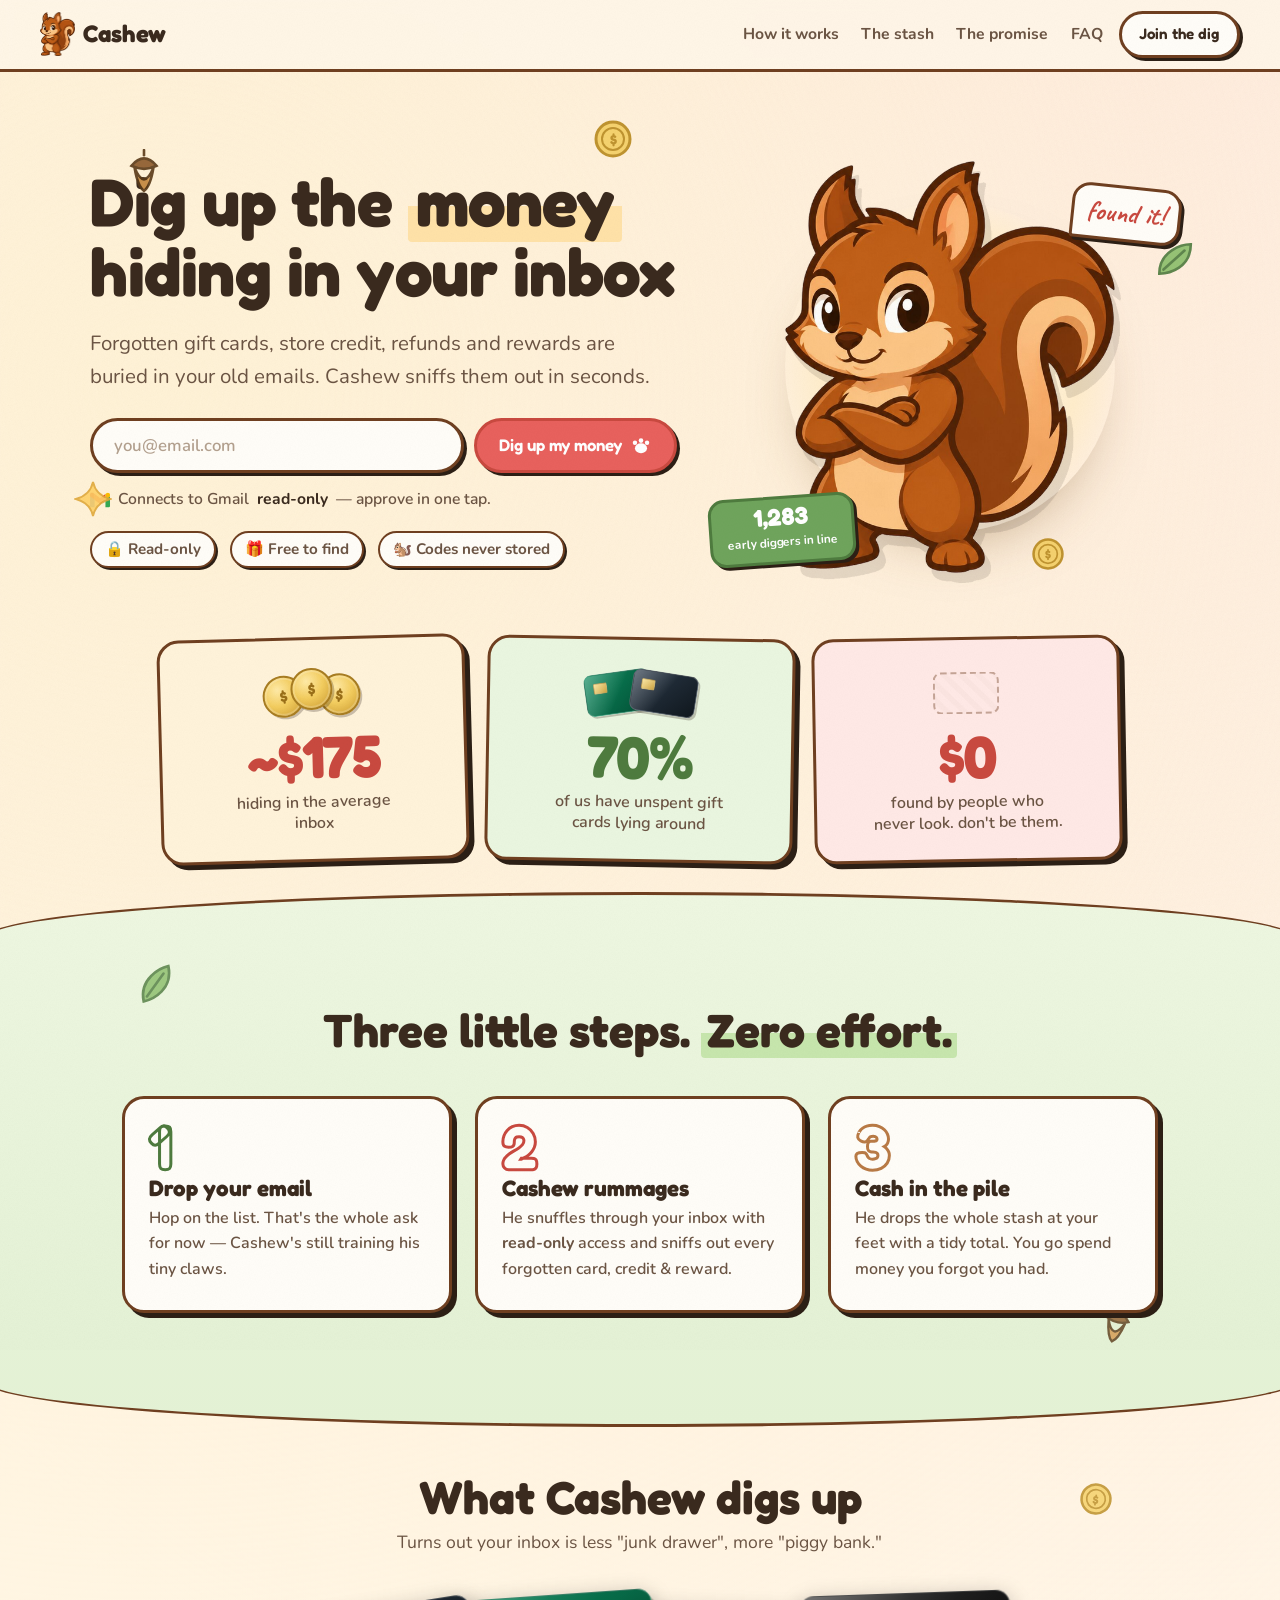
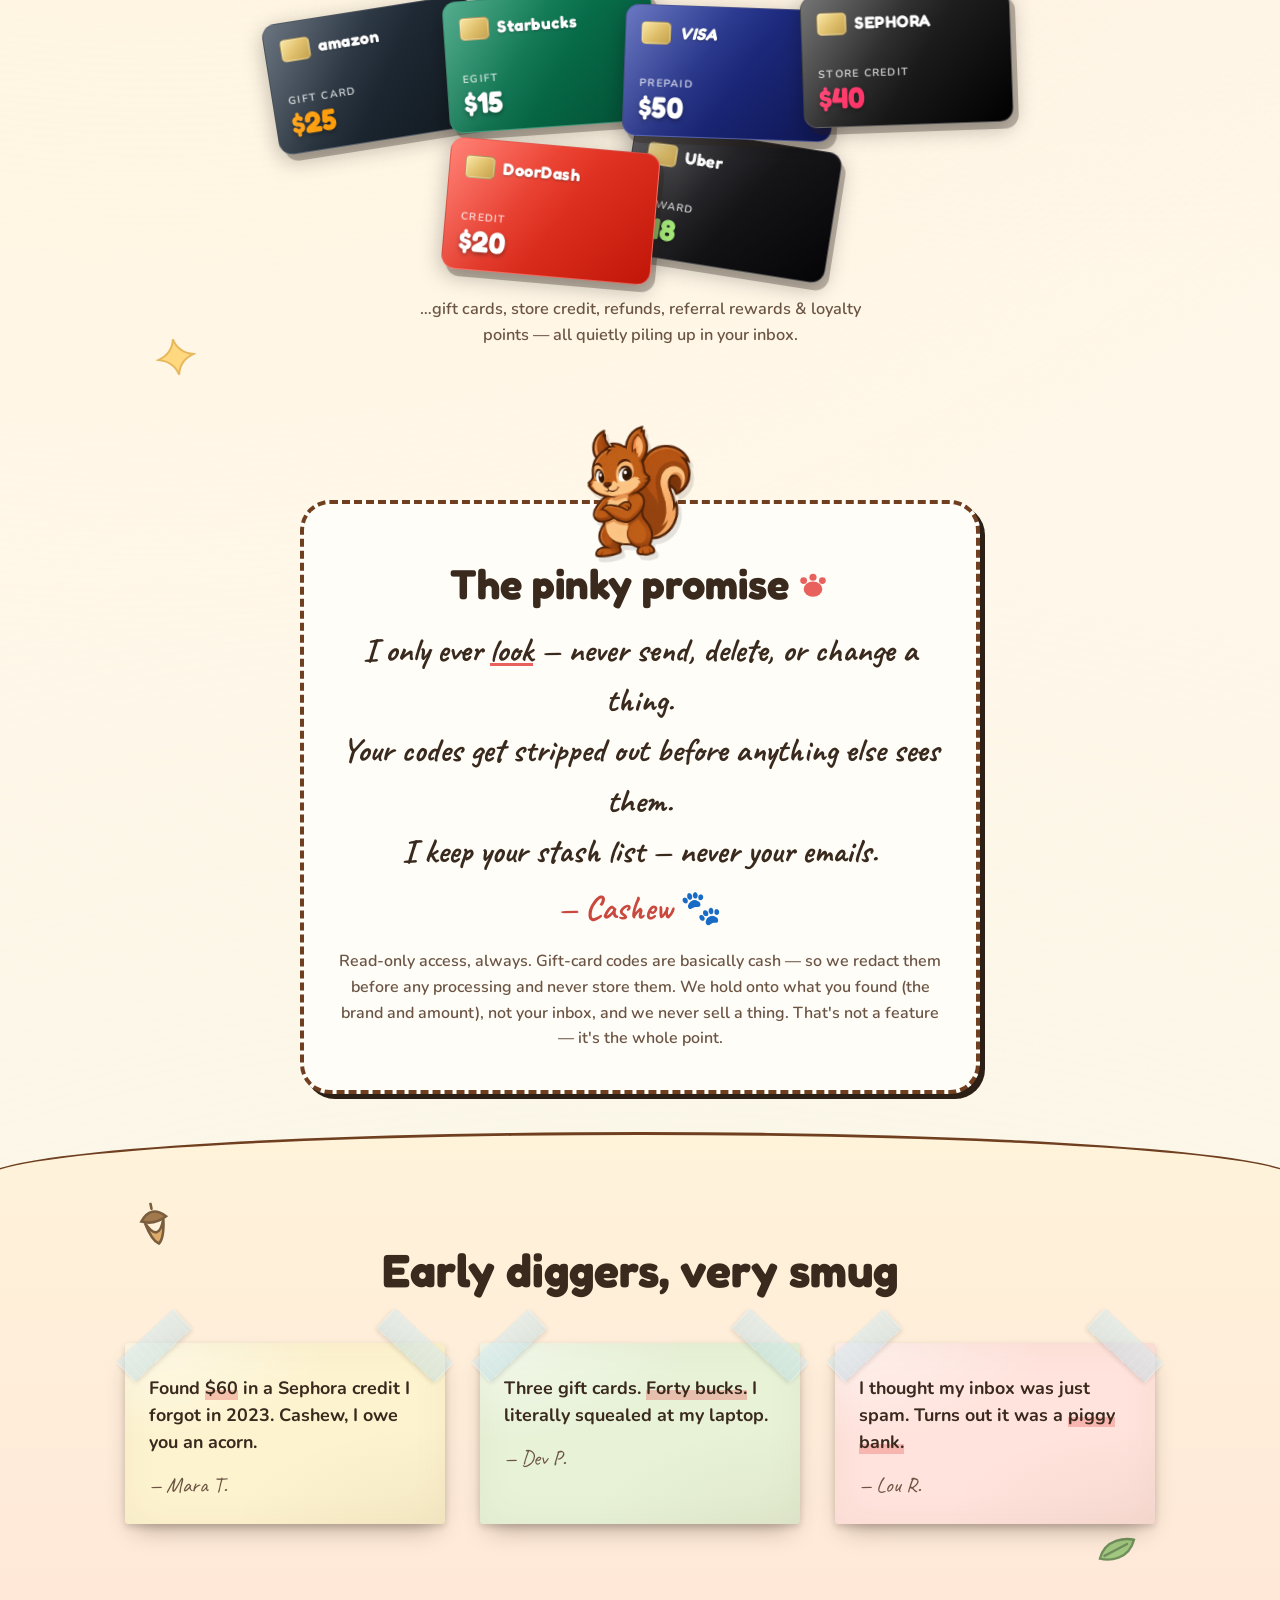
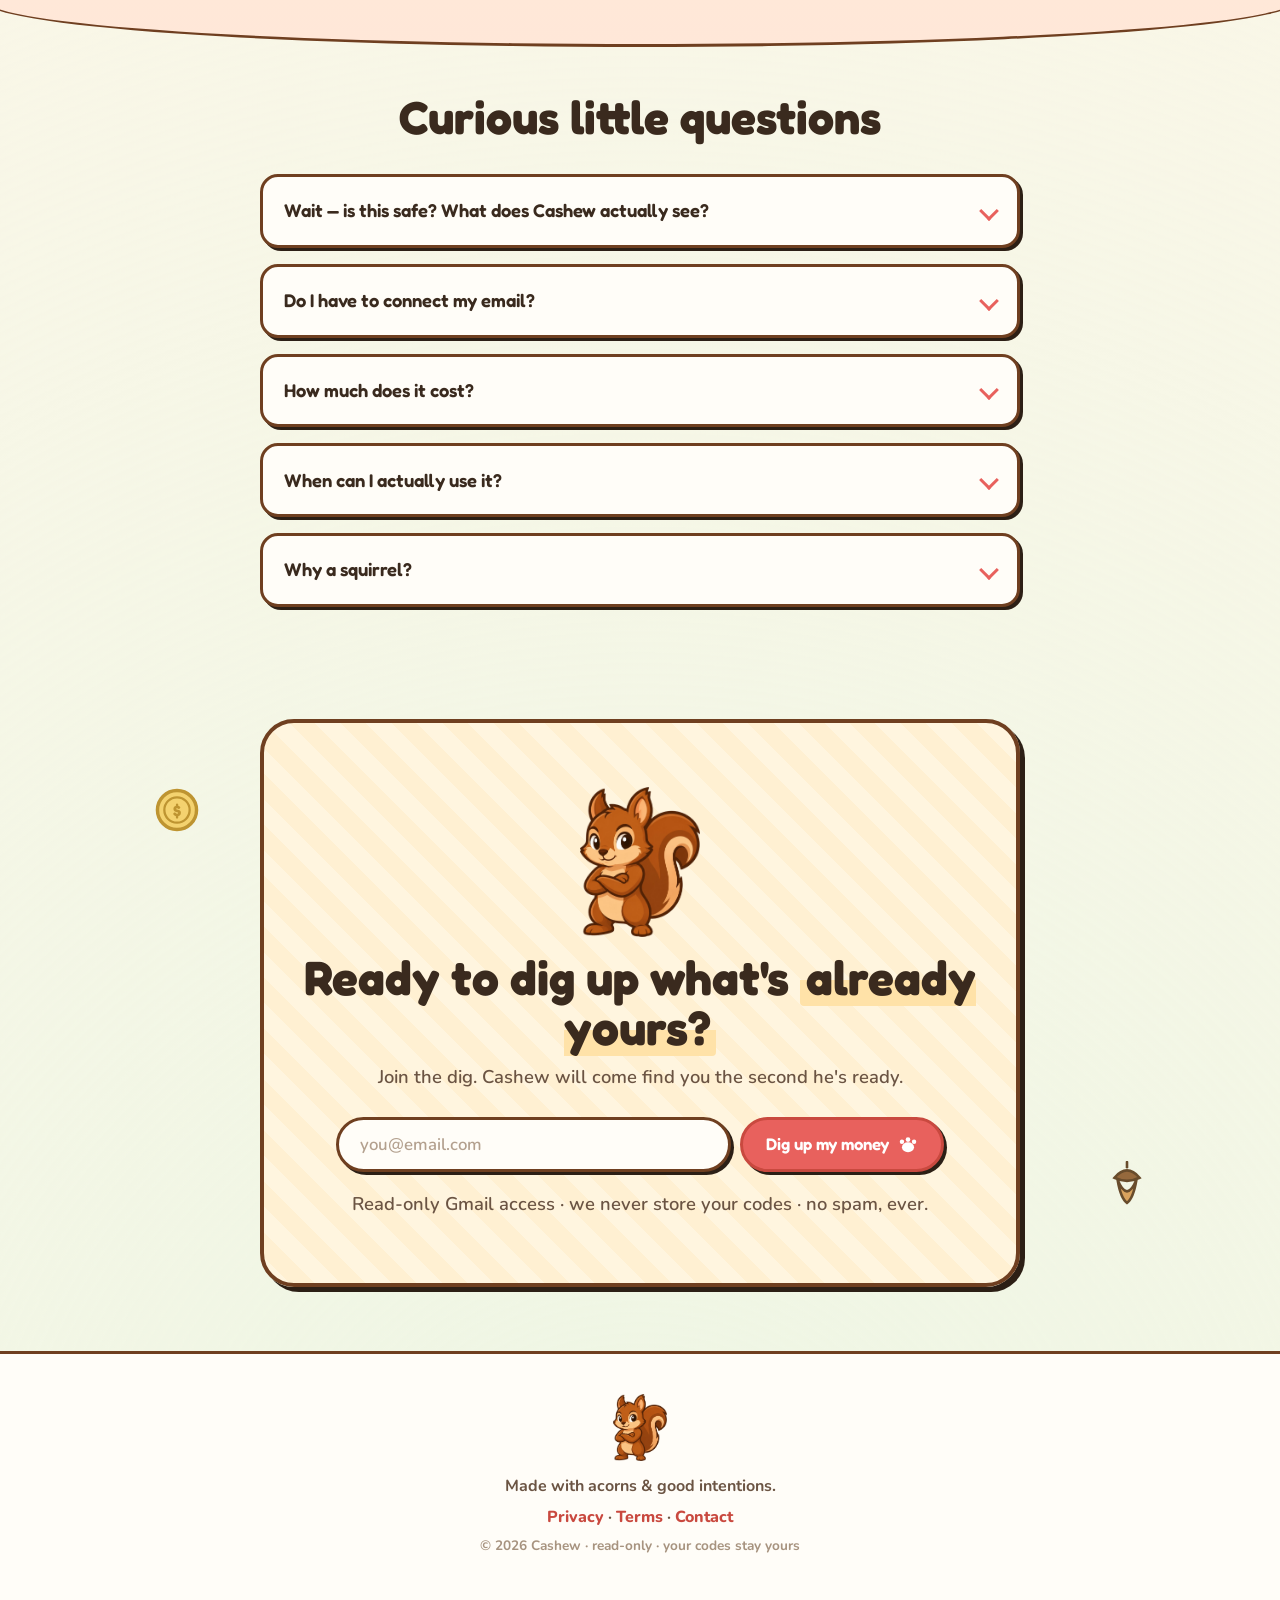
==== commit b818aa2d: "Empty results: add 'Dig a different Gmail' button + swap in empty mascot On a no-stash real-inbox re" ====
--- a/web/index.html
+++ b/web/index.html
@@ -175,6 +175,7 @@
     <h2>He dug up <span id="res-count">7</span> stashes worth</h2>
     <div class="res-total">$<span id="res-total">245.57</span></div>
     <p class="res-sub" id="res-sub">Here's <b>one on the house</b> 🎁 — the other <span id="res-locked-n">6</span> are buried until you unlock them.</p>
+    <button id="try-another" class="btn btn-primary" hidden>Dig a different Gmail<svg class="btn-paw" viewBox="0 0 40 40"><use href="#paw"/></svg></button>
   </div>
 
   <div class="result-grid" id="result-grid"><!-- cards injected --></div>
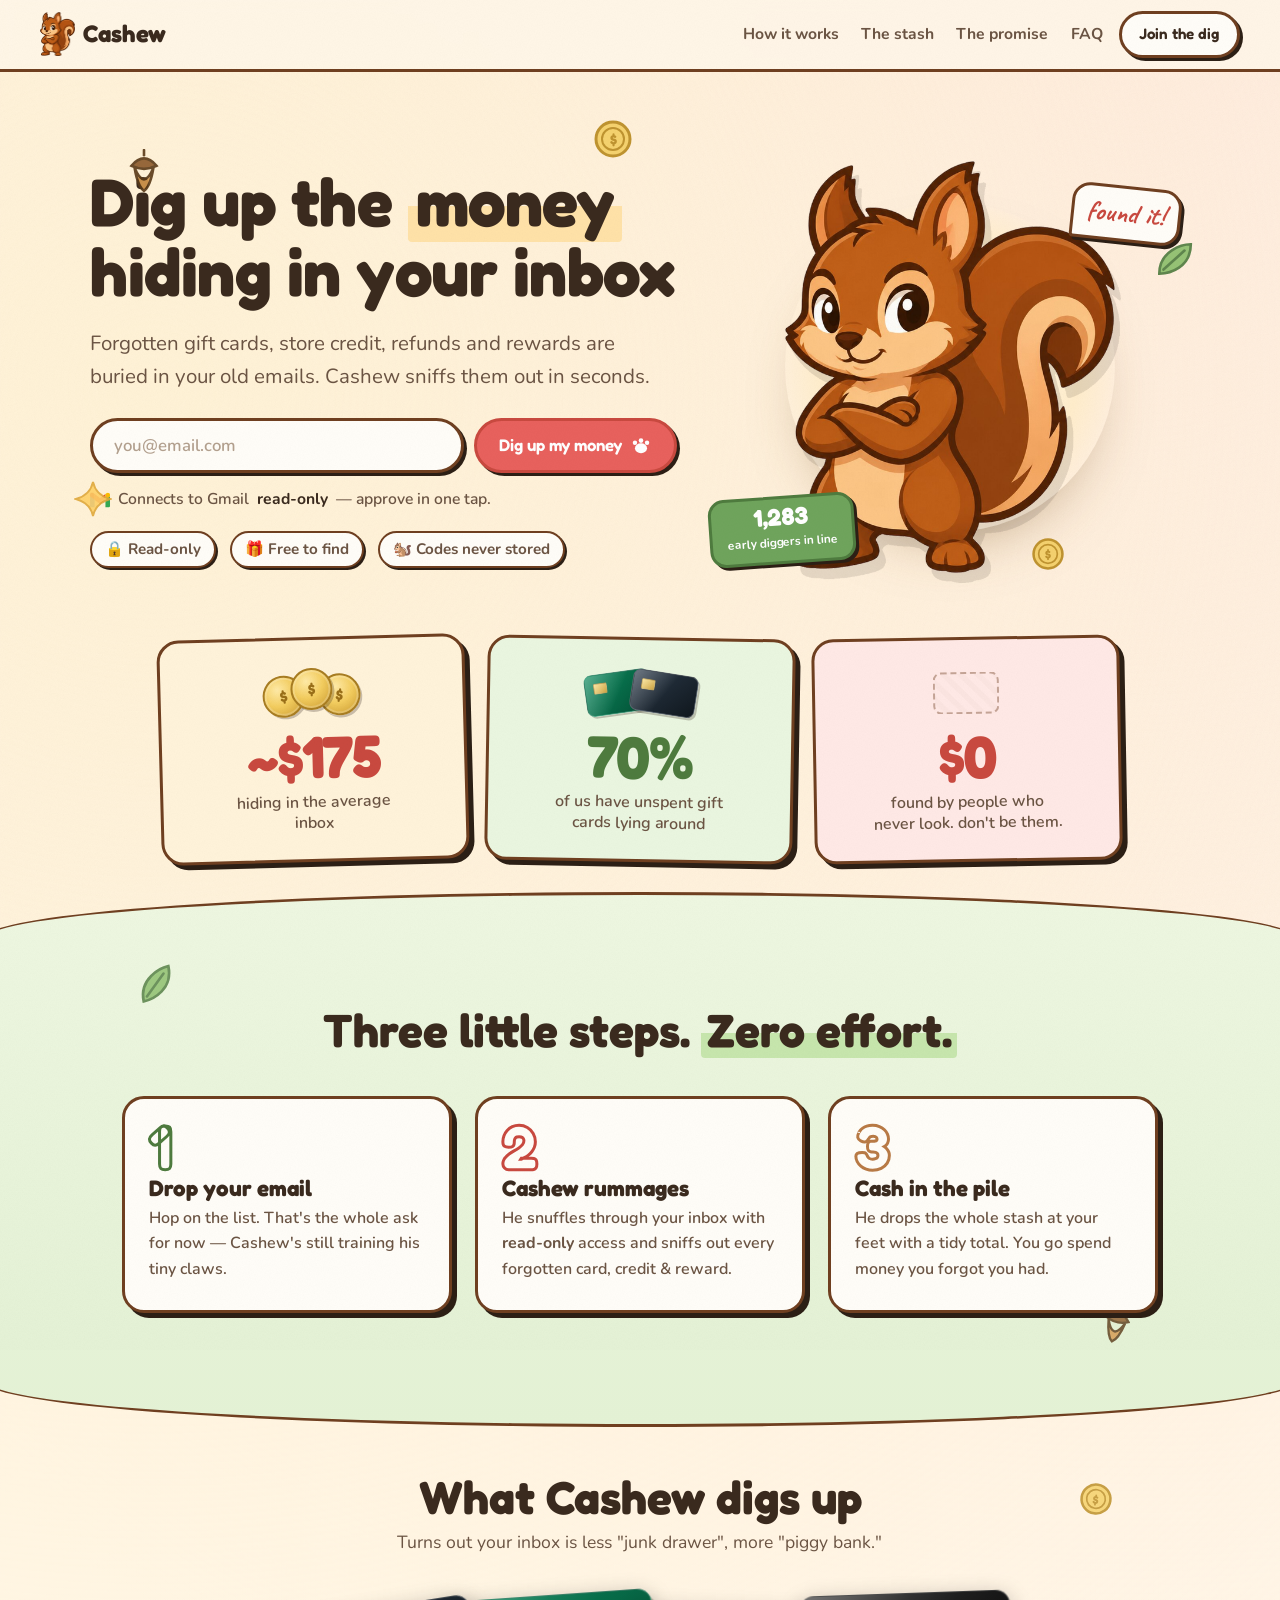
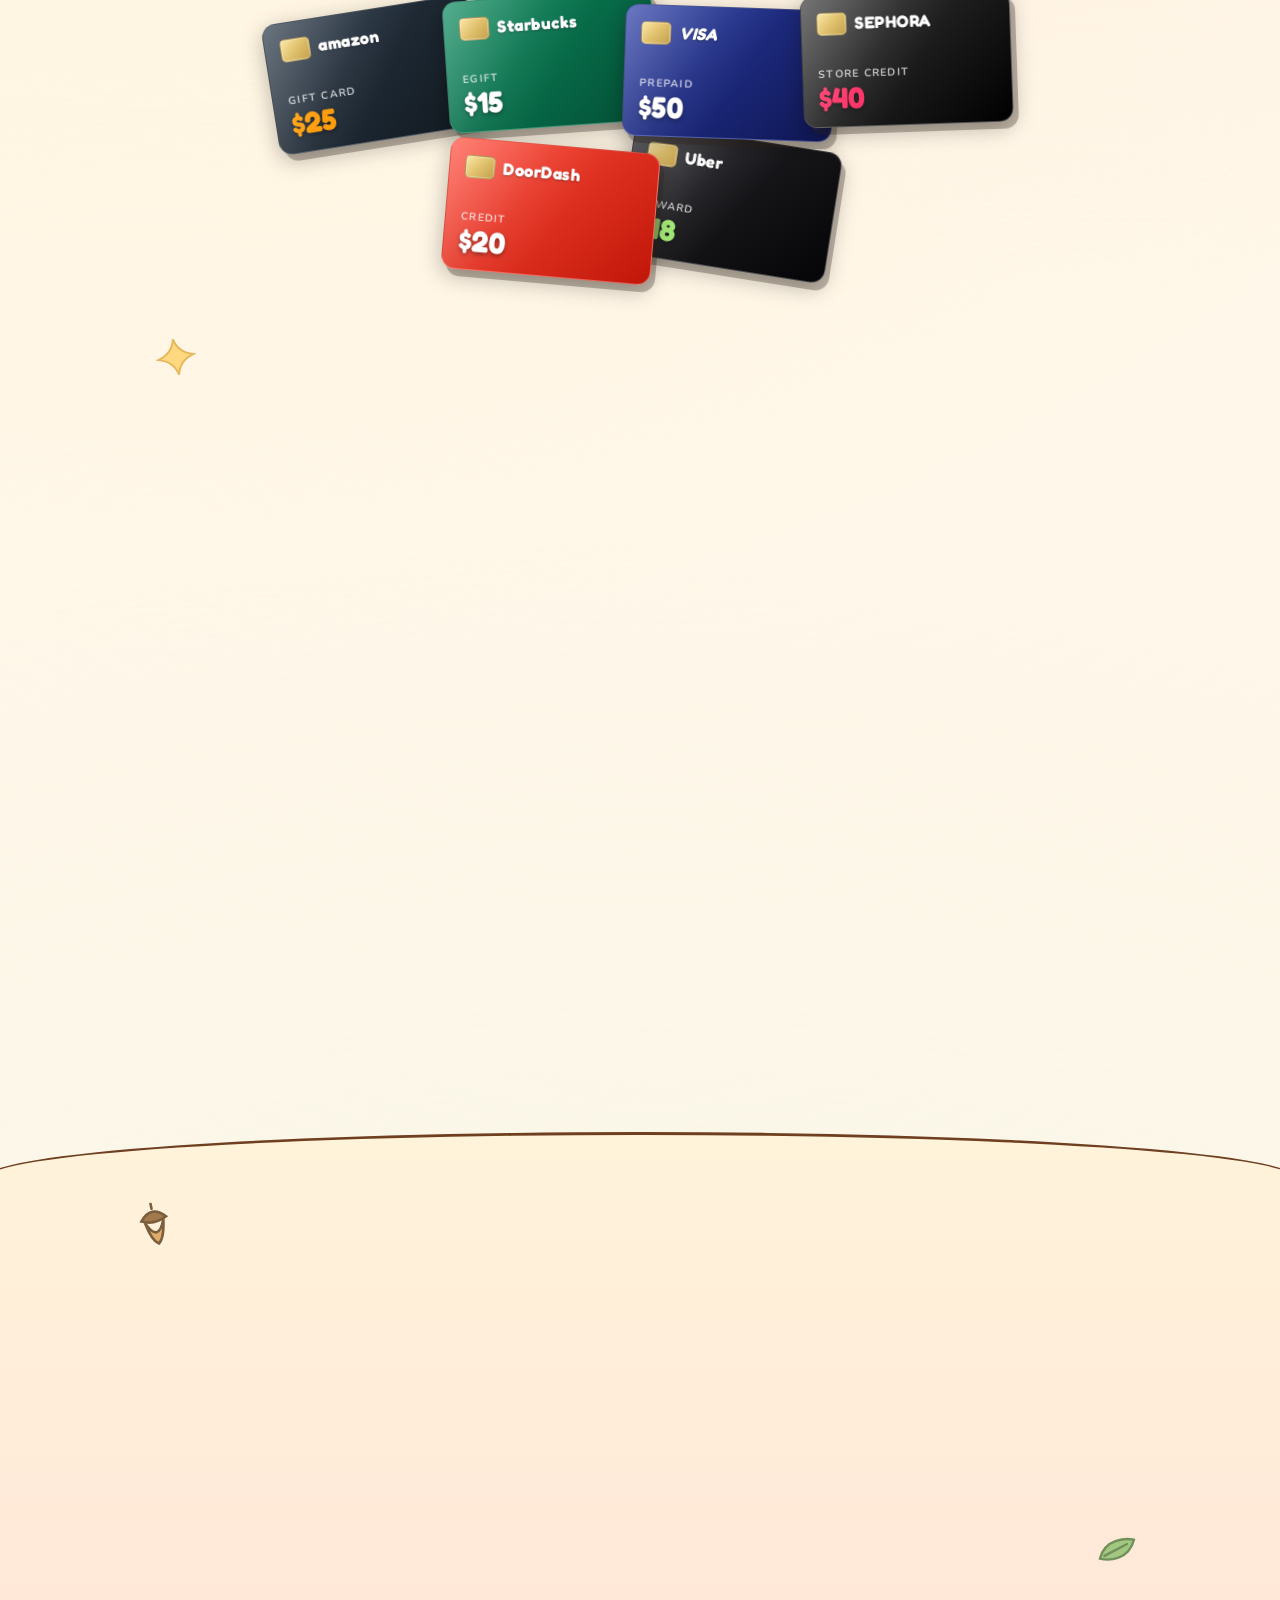
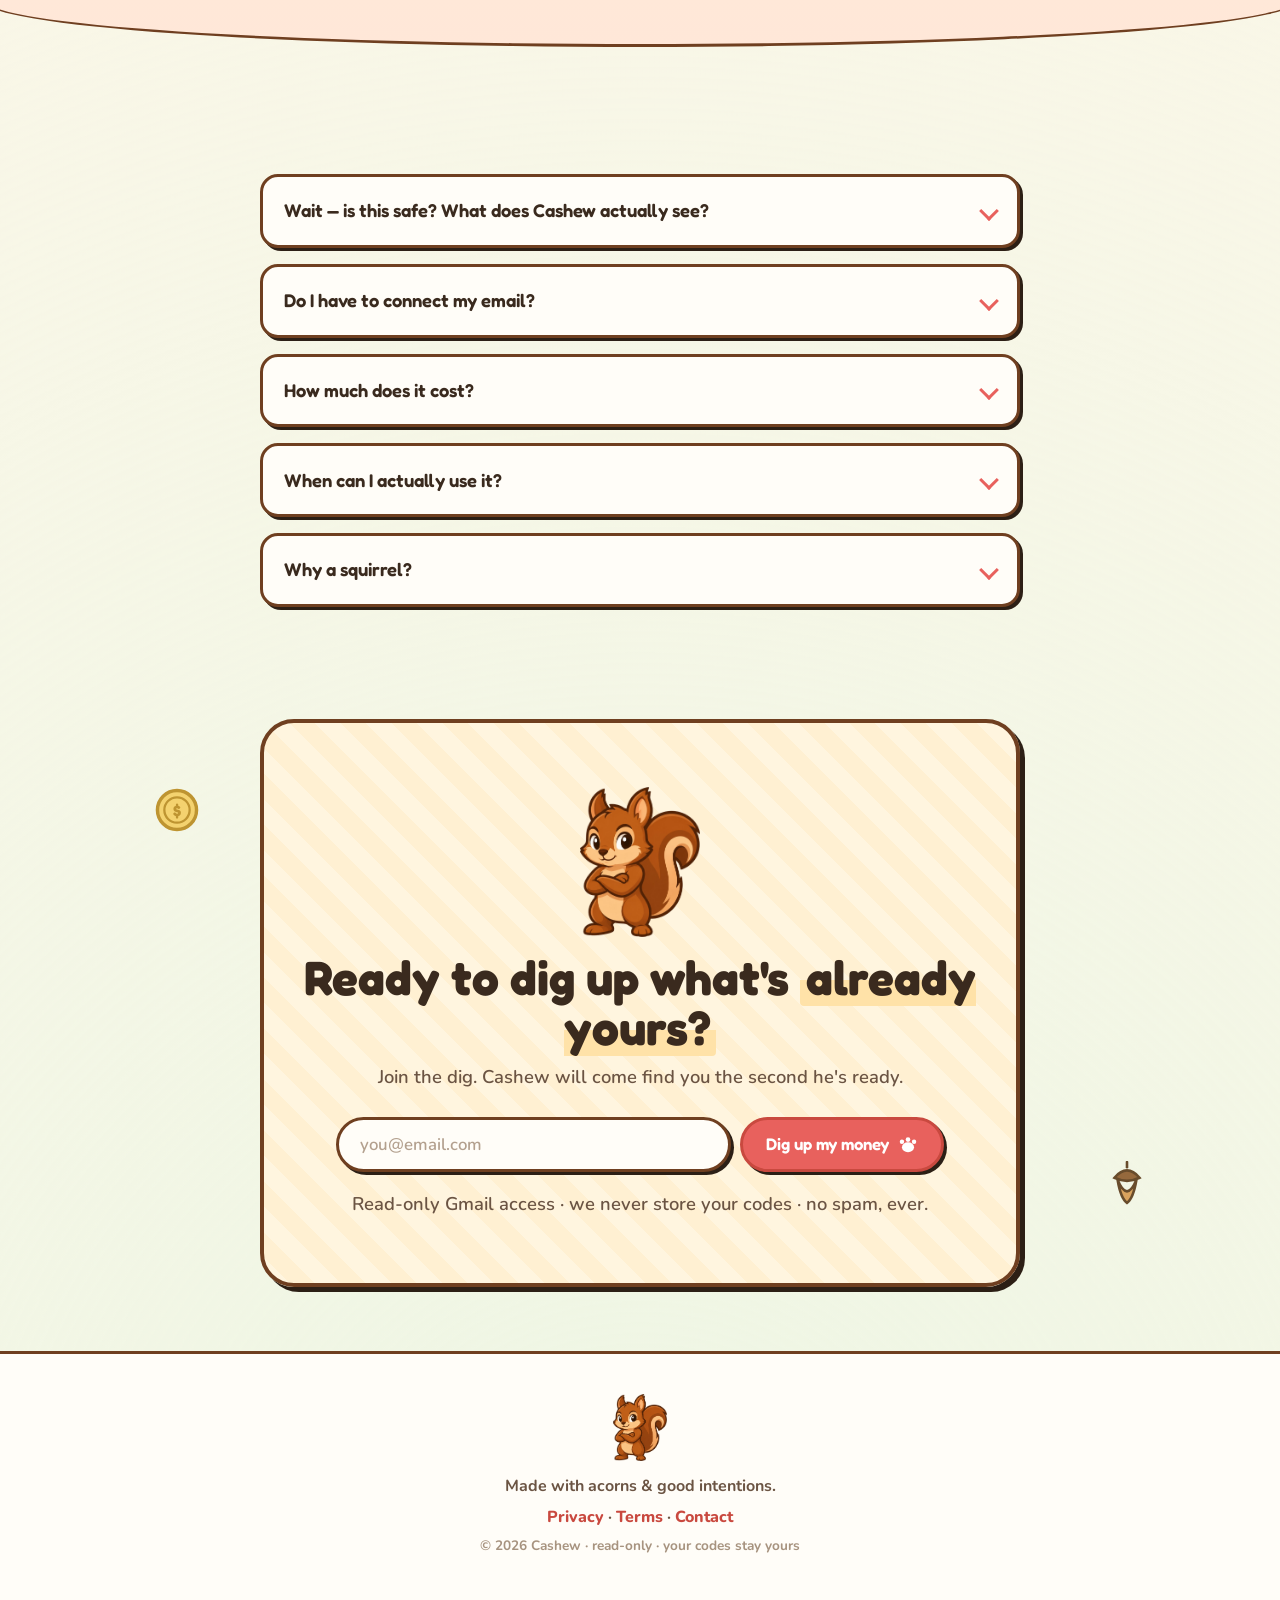
==== commit 87b21d19: "Graceful fallback to pip.png if pip-empty.png is missing" ====
--- a/web/index.html
+++ b/web/index.html
@@ -170,7 +170,7 @@
 <!-- ========================= RESULTS ========================= -->
 <section id="results" class="results" hidden>
   <div class="results-head reveal in">
-    <img class="res-pip" src="pip.png" alt="" />
+    <img class="res-pip" src="pip.png" alt="" onerror="this.onerror=null;this.src='pip.png'" />
     <p class="res-kicker">Cashew came back with something! <span class="sample-tag">sample inbox demo</span></p>
     <h2>He dug up <span id="res-count">7</span> stashes worth</h2>
     <div class="res-total">$<span id="res-total">245.57</span></div>
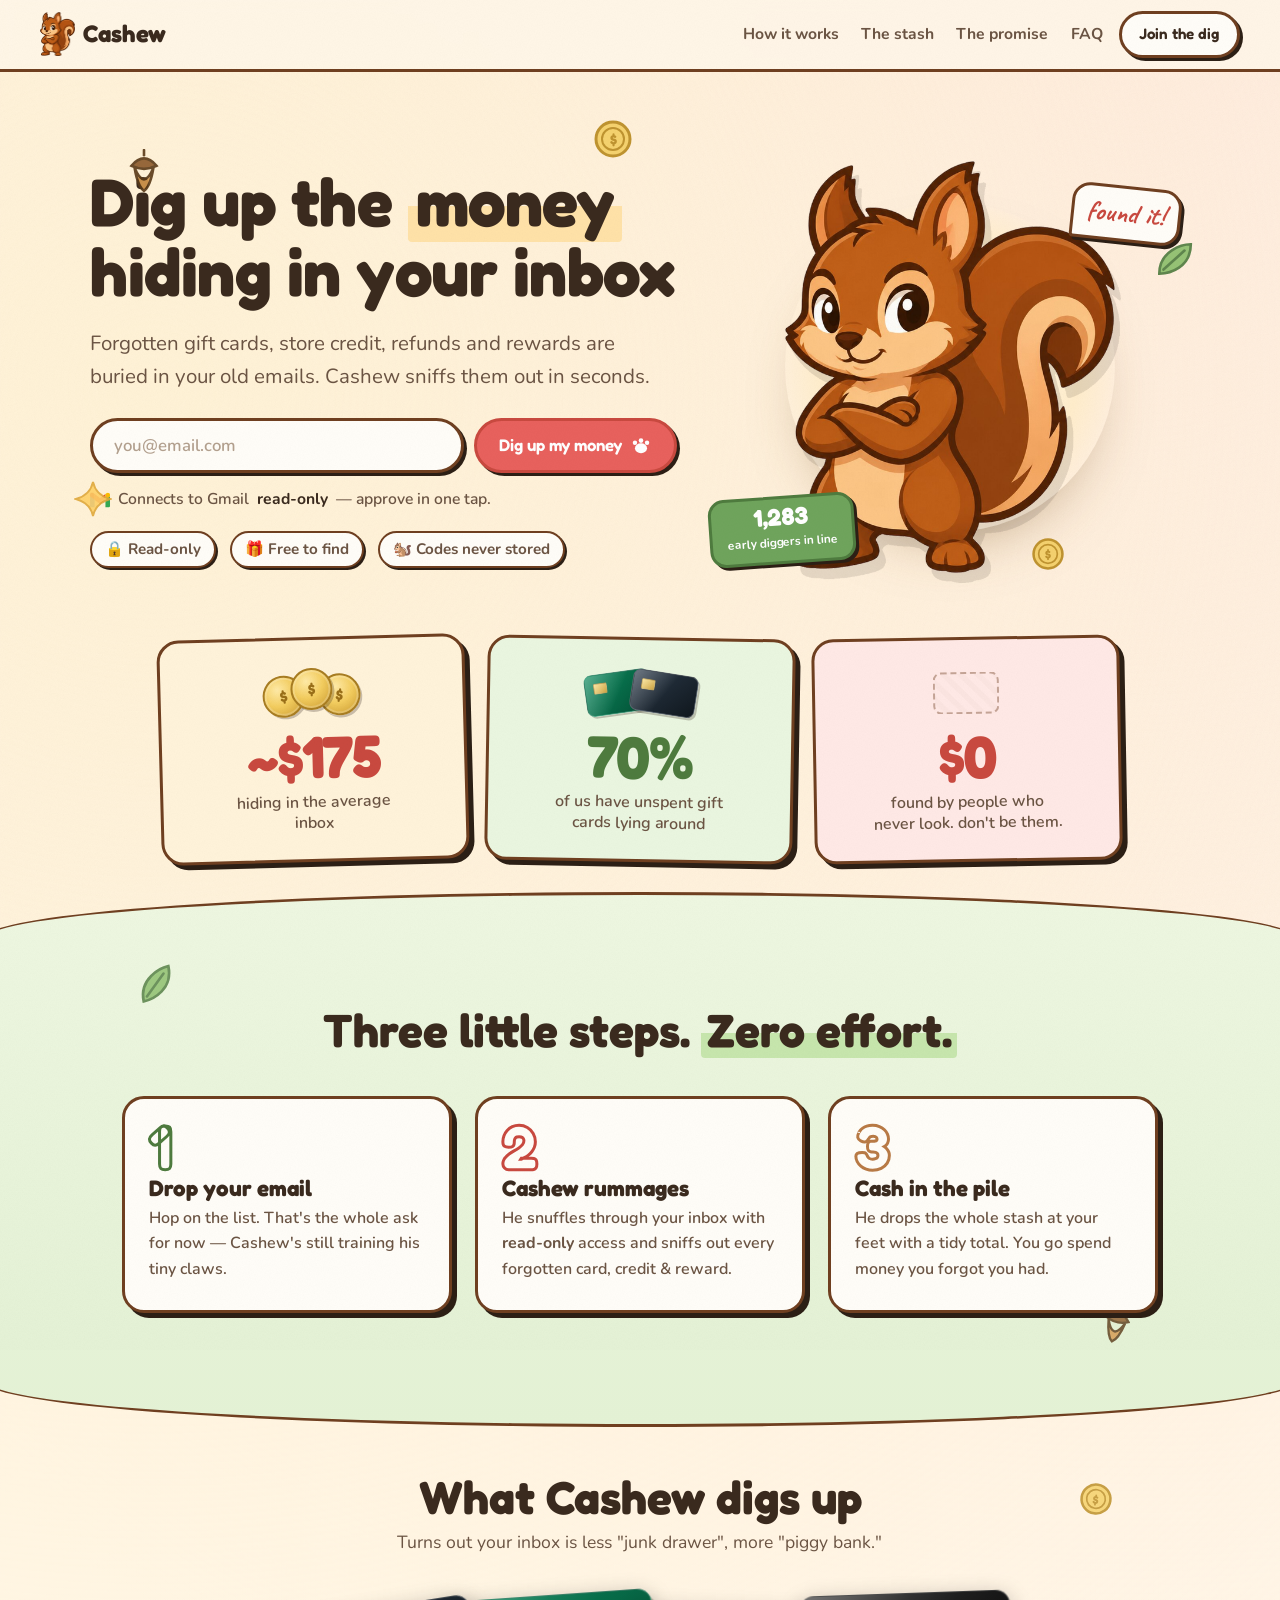
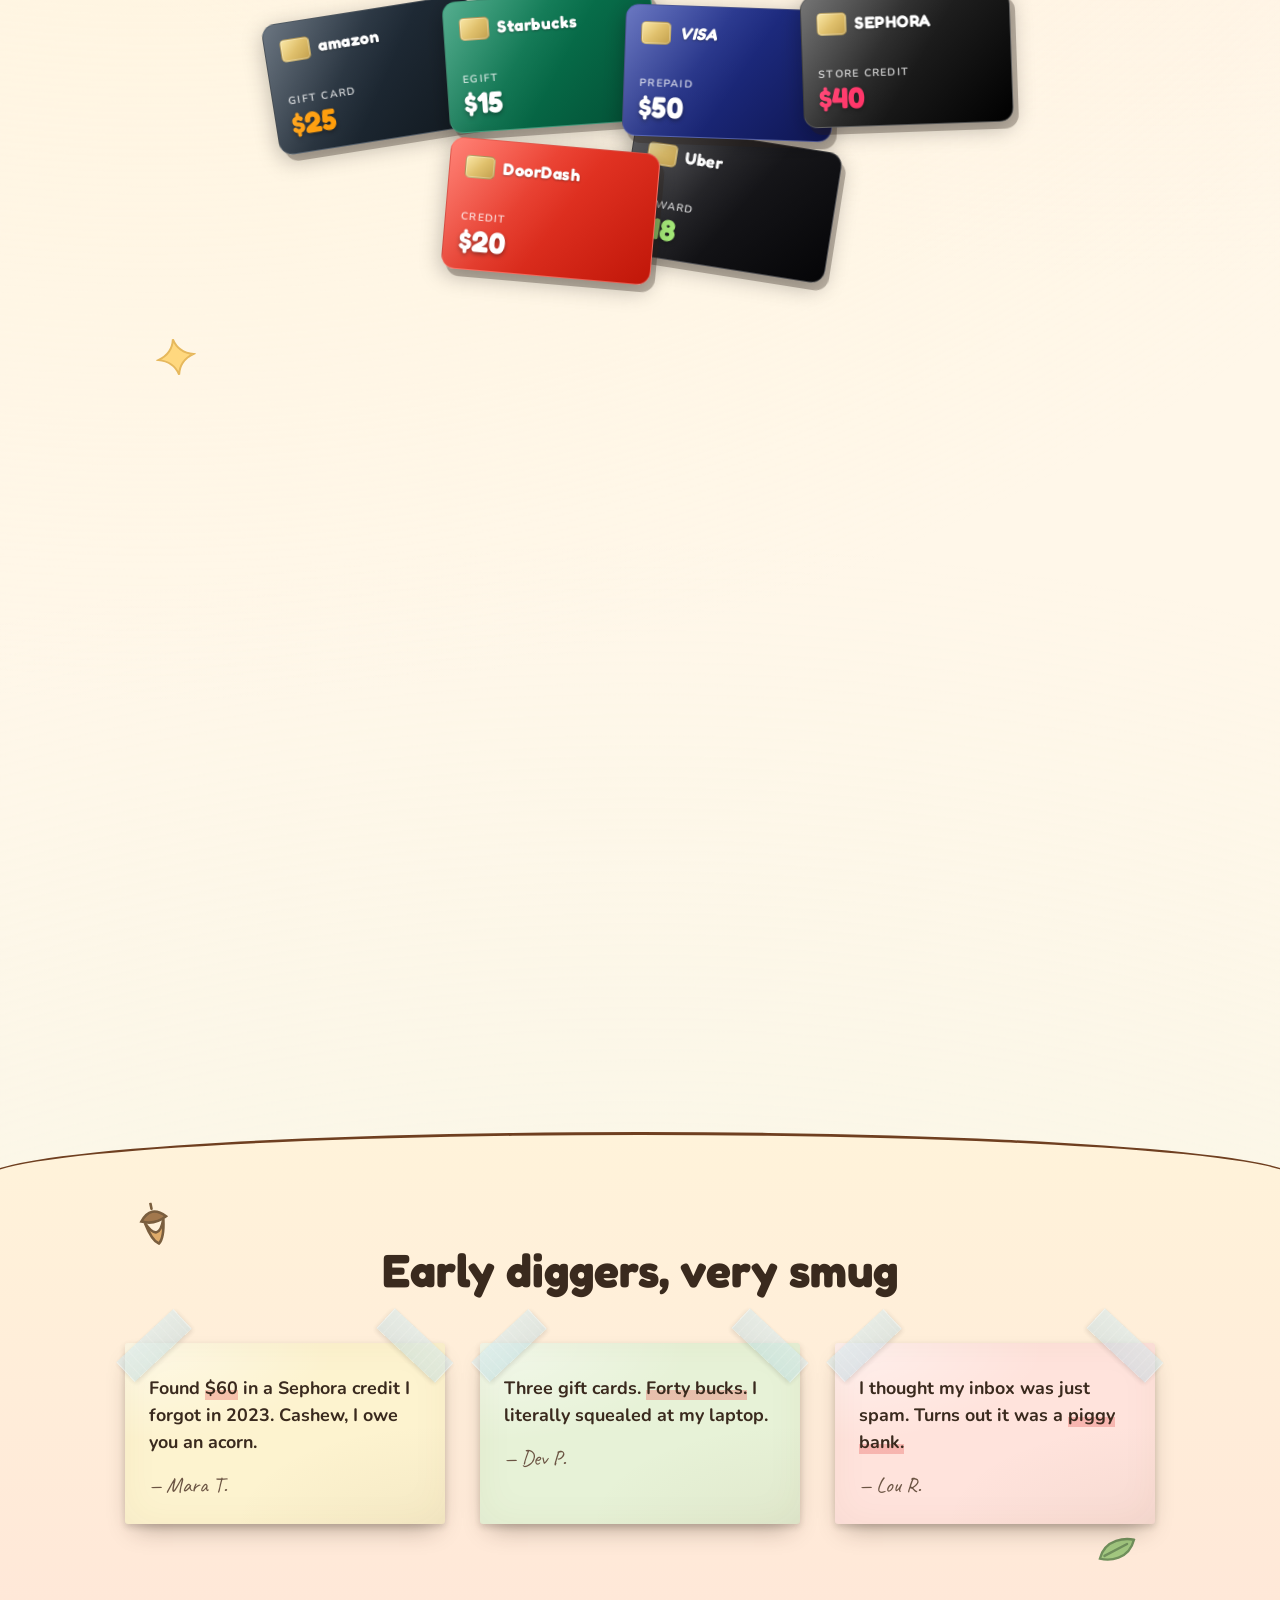
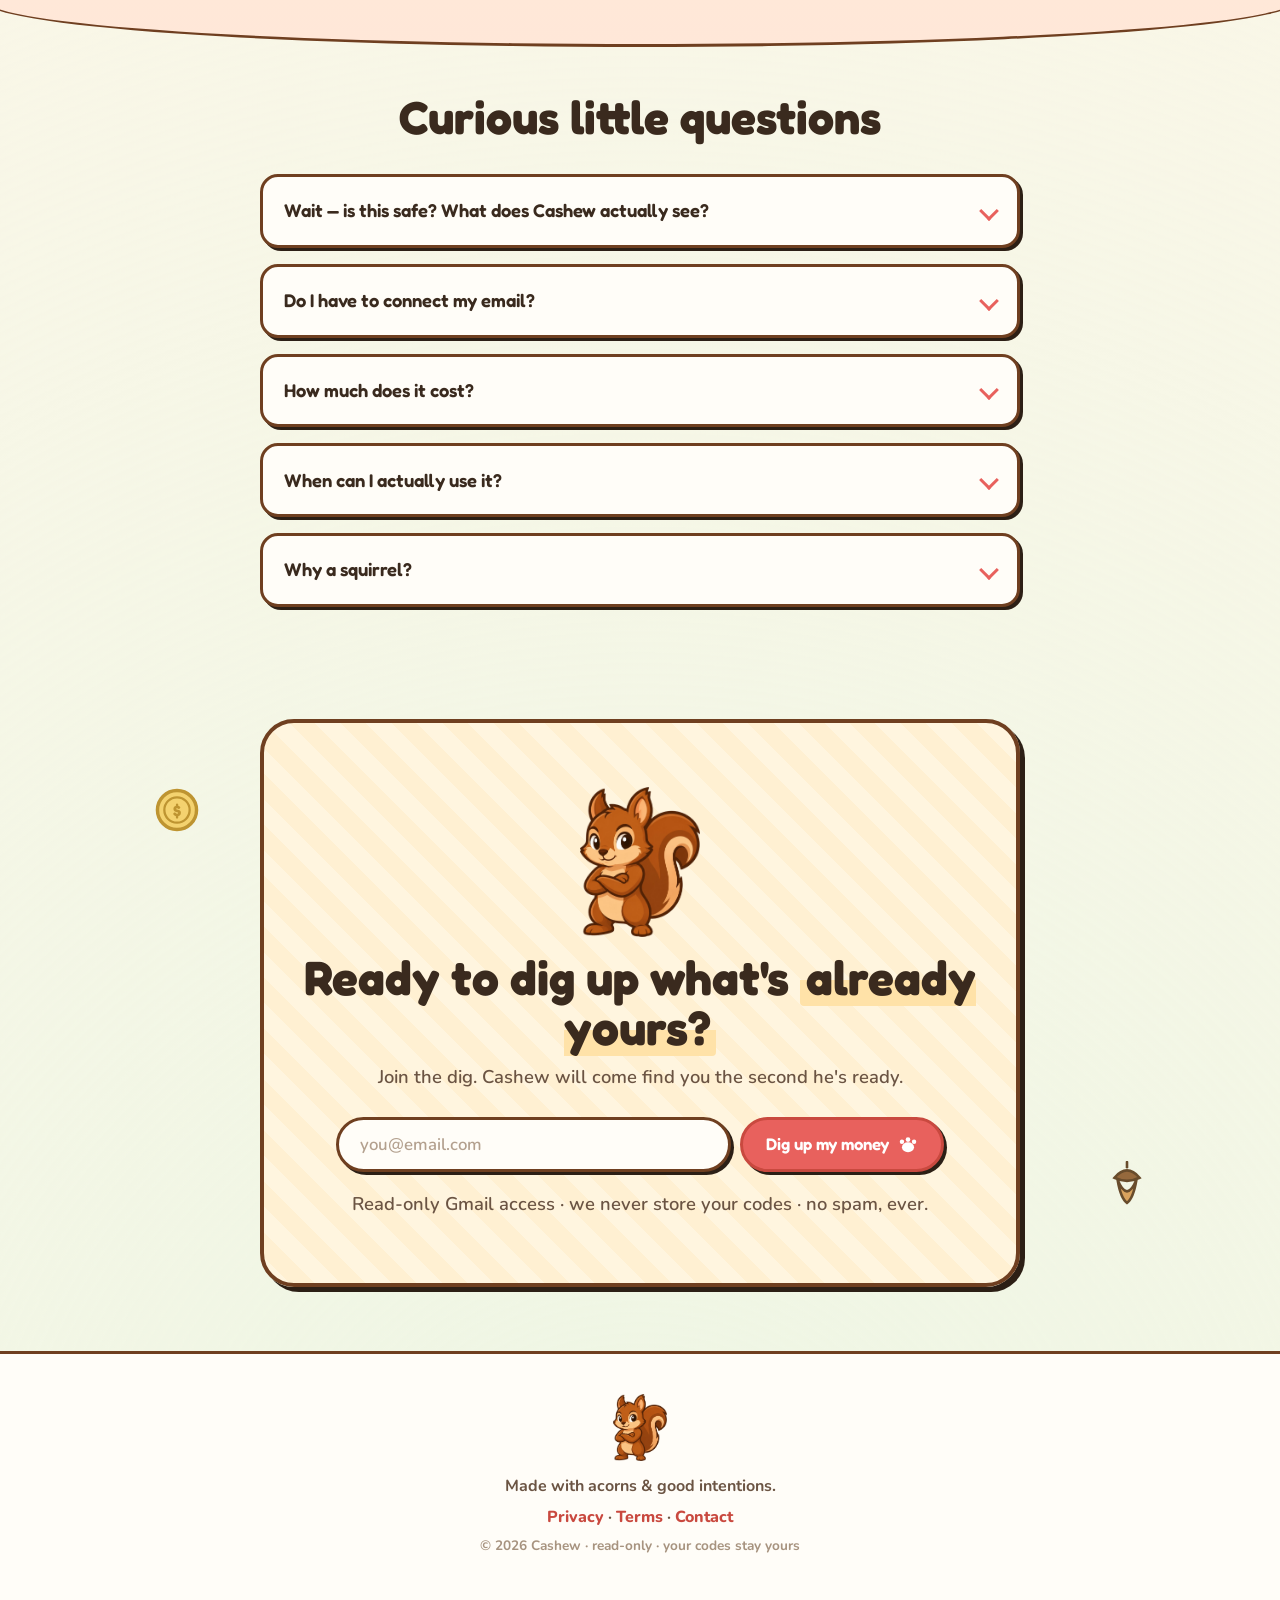
==== commit cfd8d4b5: "Drop subscription tiers — single one-time unlock only Remove Cashew Pro ($9/mo) and Forever ($49) ti" ====
--- a/web/index.html
+++ b/web/index.html
@@ -187,7 +187,7 @@
       <p class="pw-lead">You've got <strong>$<span id="pw-locked-total">230.57</span></strong> buried across <span id="pw-locked-count">6</span> more stashes. Dig 'em all up:</p>
       <div class="tiers" id="tiers"><!-- tiers injected --></div>
       <button class="btn btn-primary btn-unlock" id="unlock-btn">Unlock everything<svg class="btn-paw" viewBox="0 0 40 40"><use href="#paw"/></svg></button>
-      <p class="pw-fine">🔒 Read-only access · codes are stripped &amp; never stored. Cancel anytime. No found money, no charge.</p>
+      <p class="pw-fine">🔒 Read-only access · codes are stripped &amp; never stored · one-time payment, no subscription. No found money, no charge.</p>
     </div>
   </div>
 
